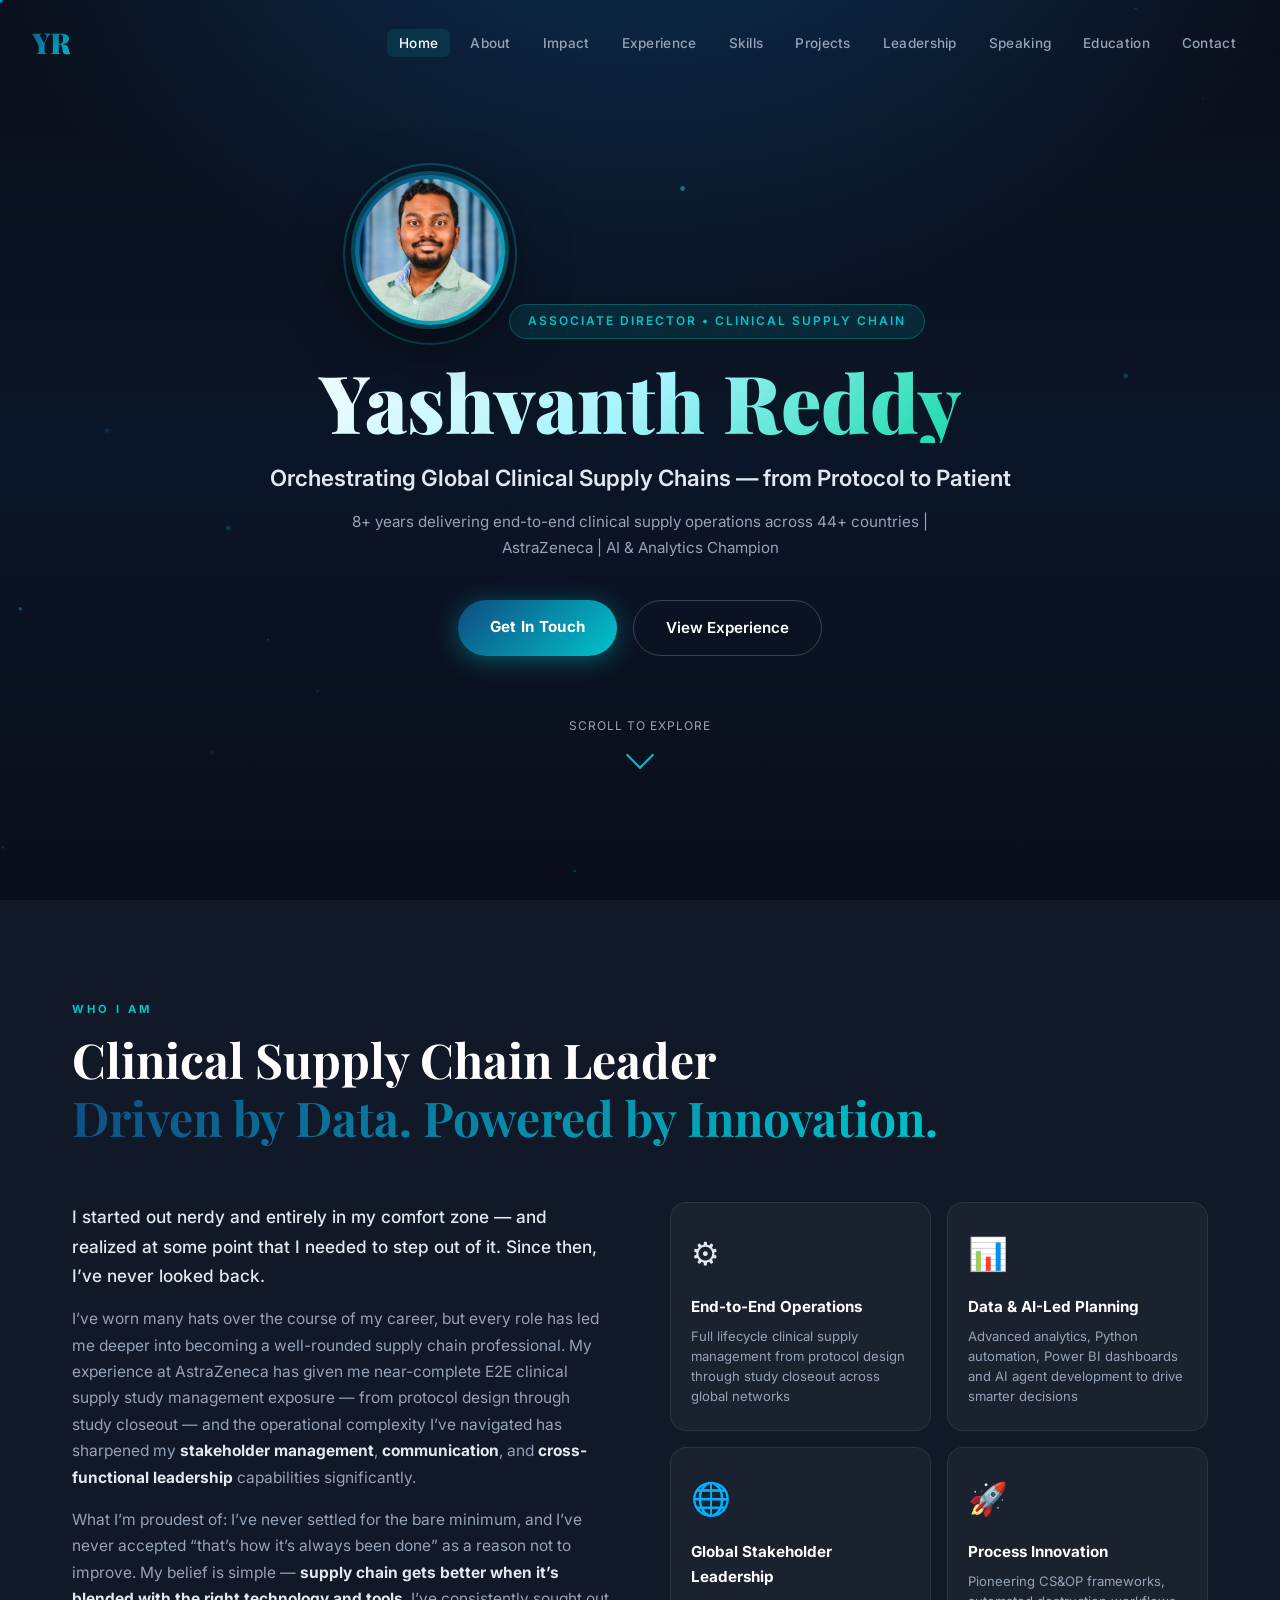
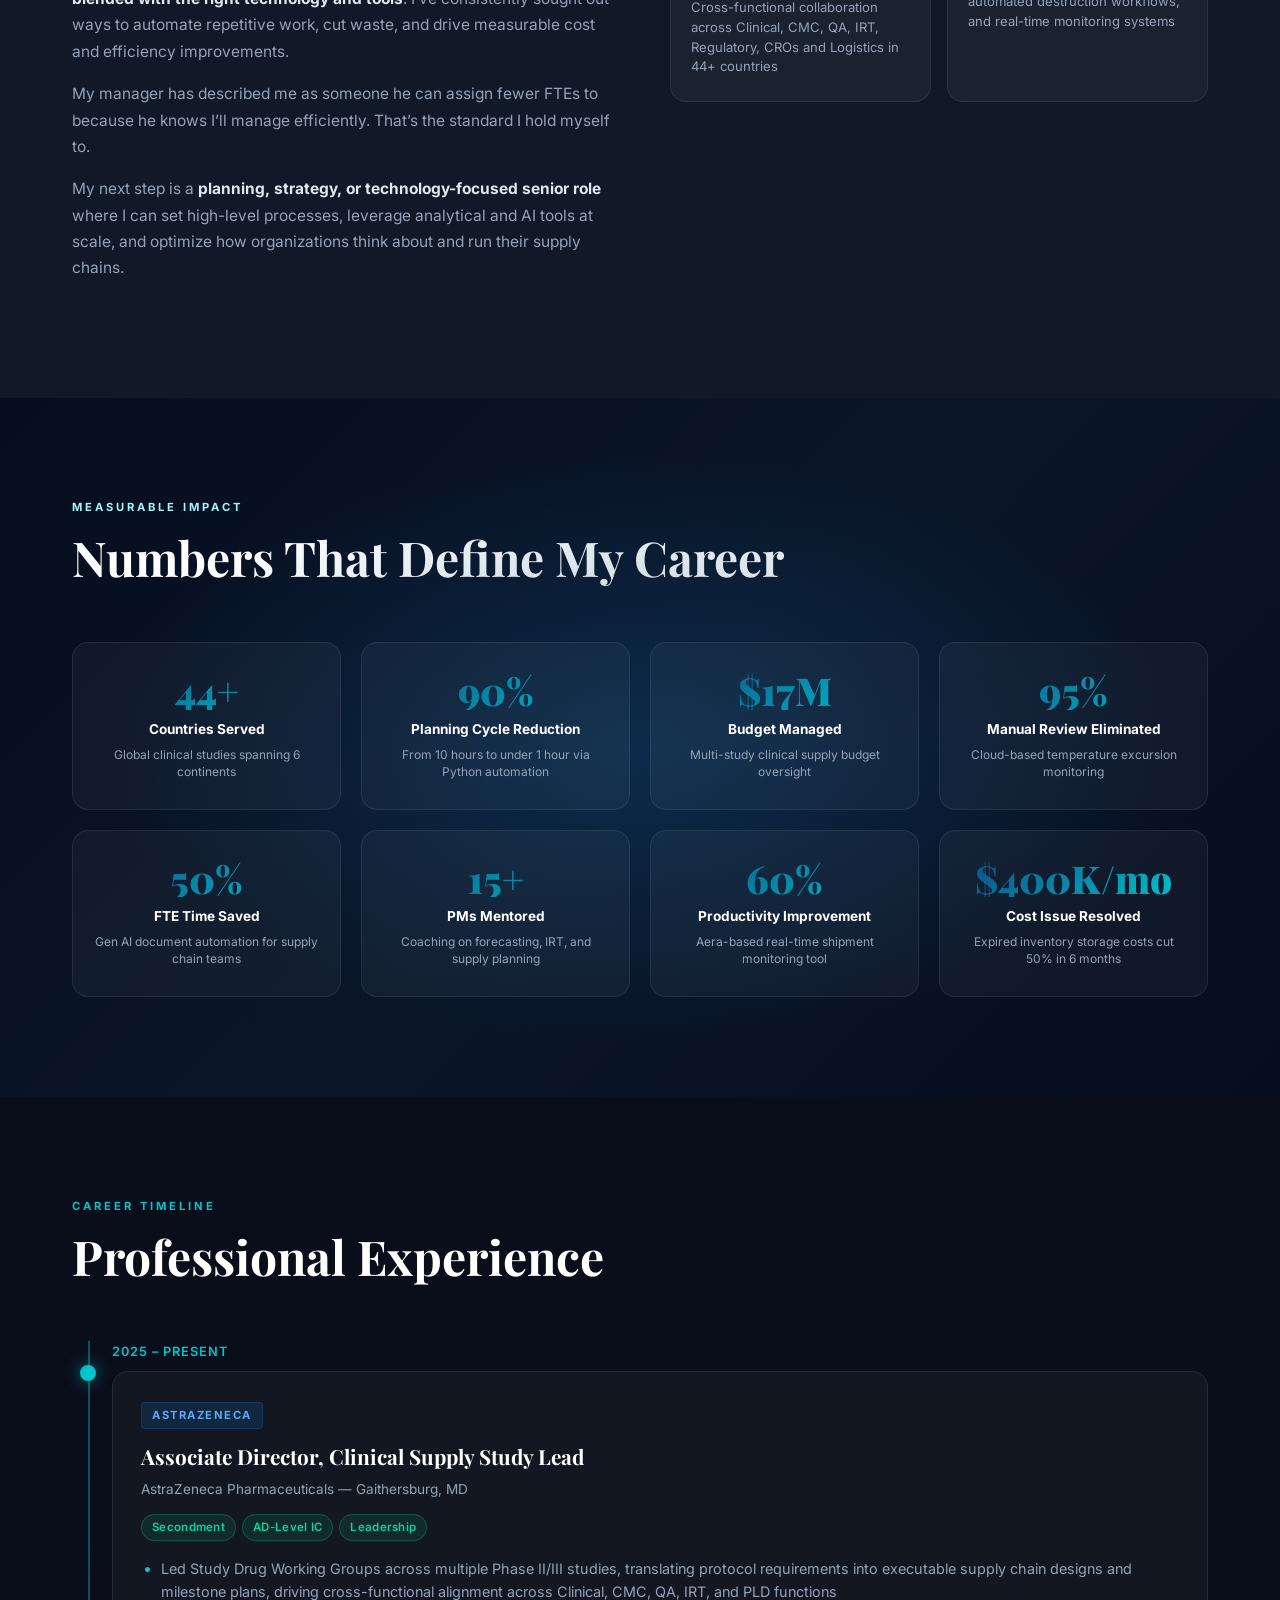
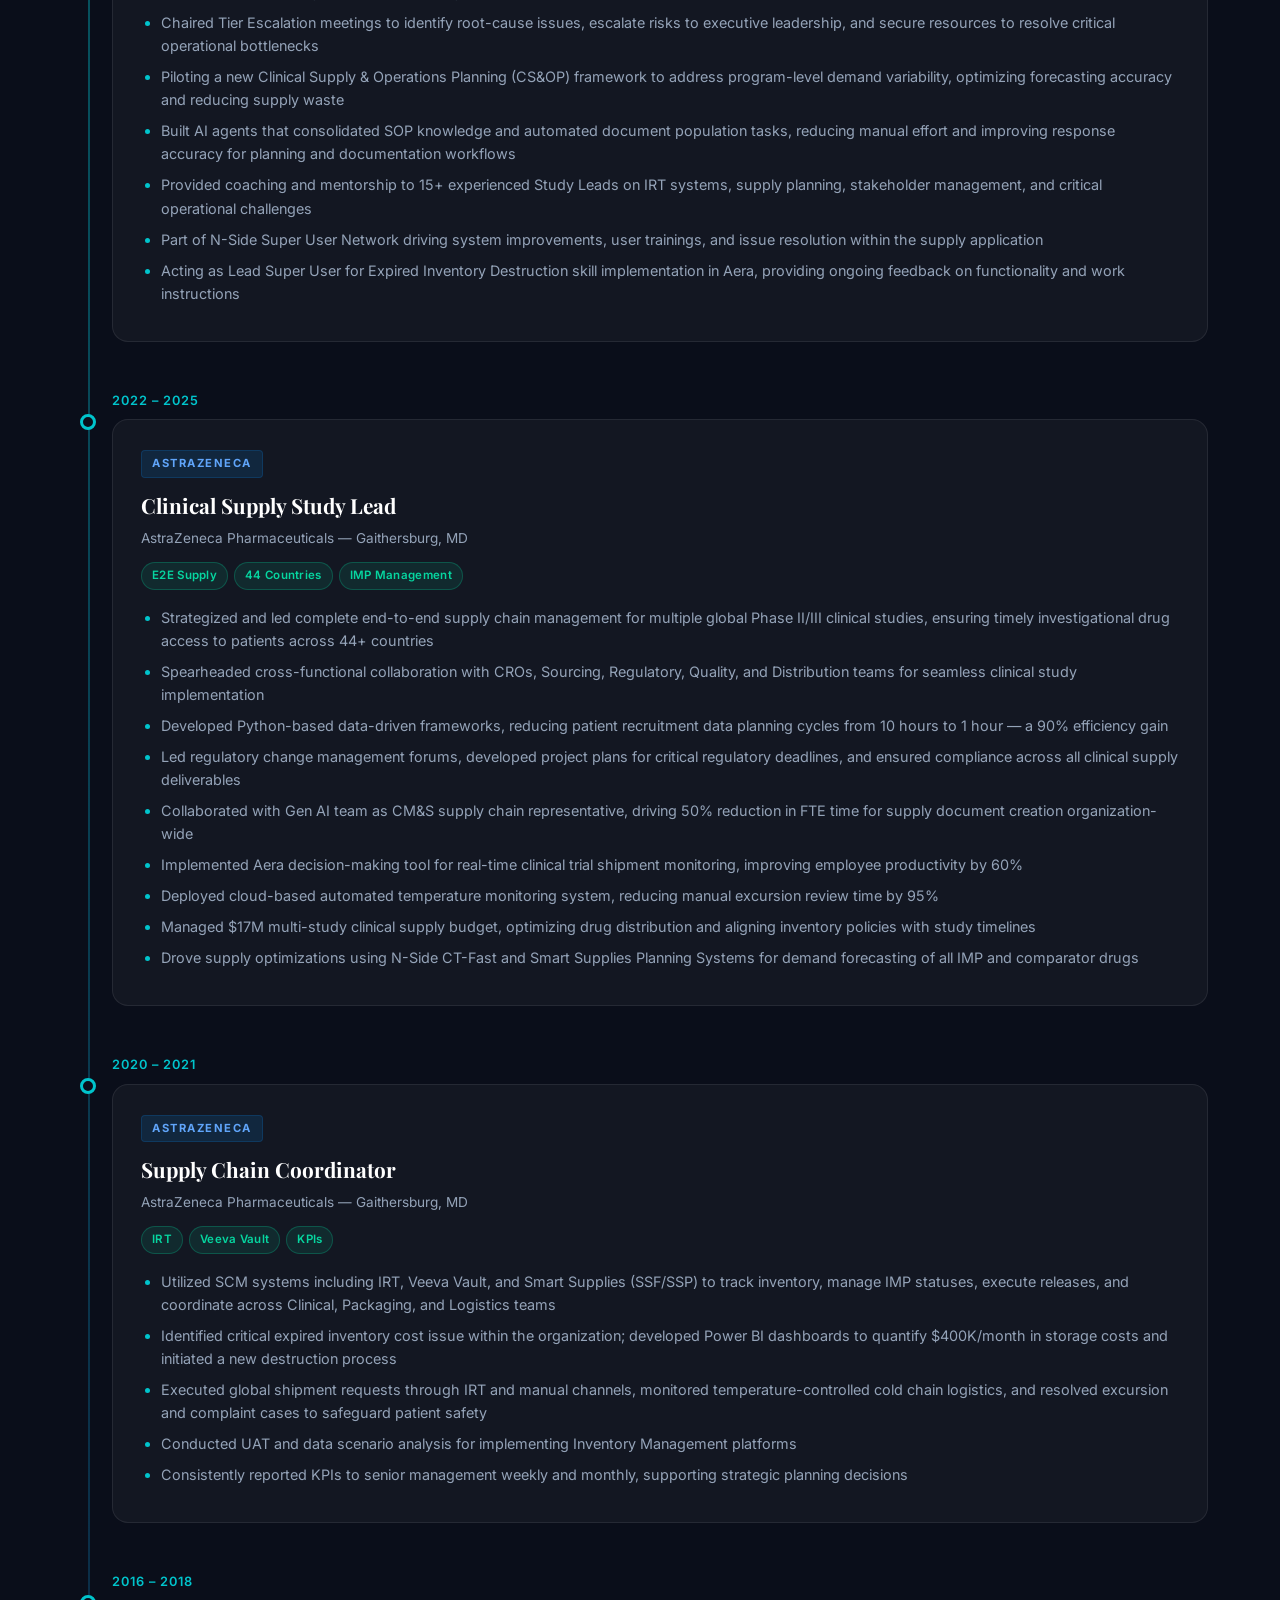
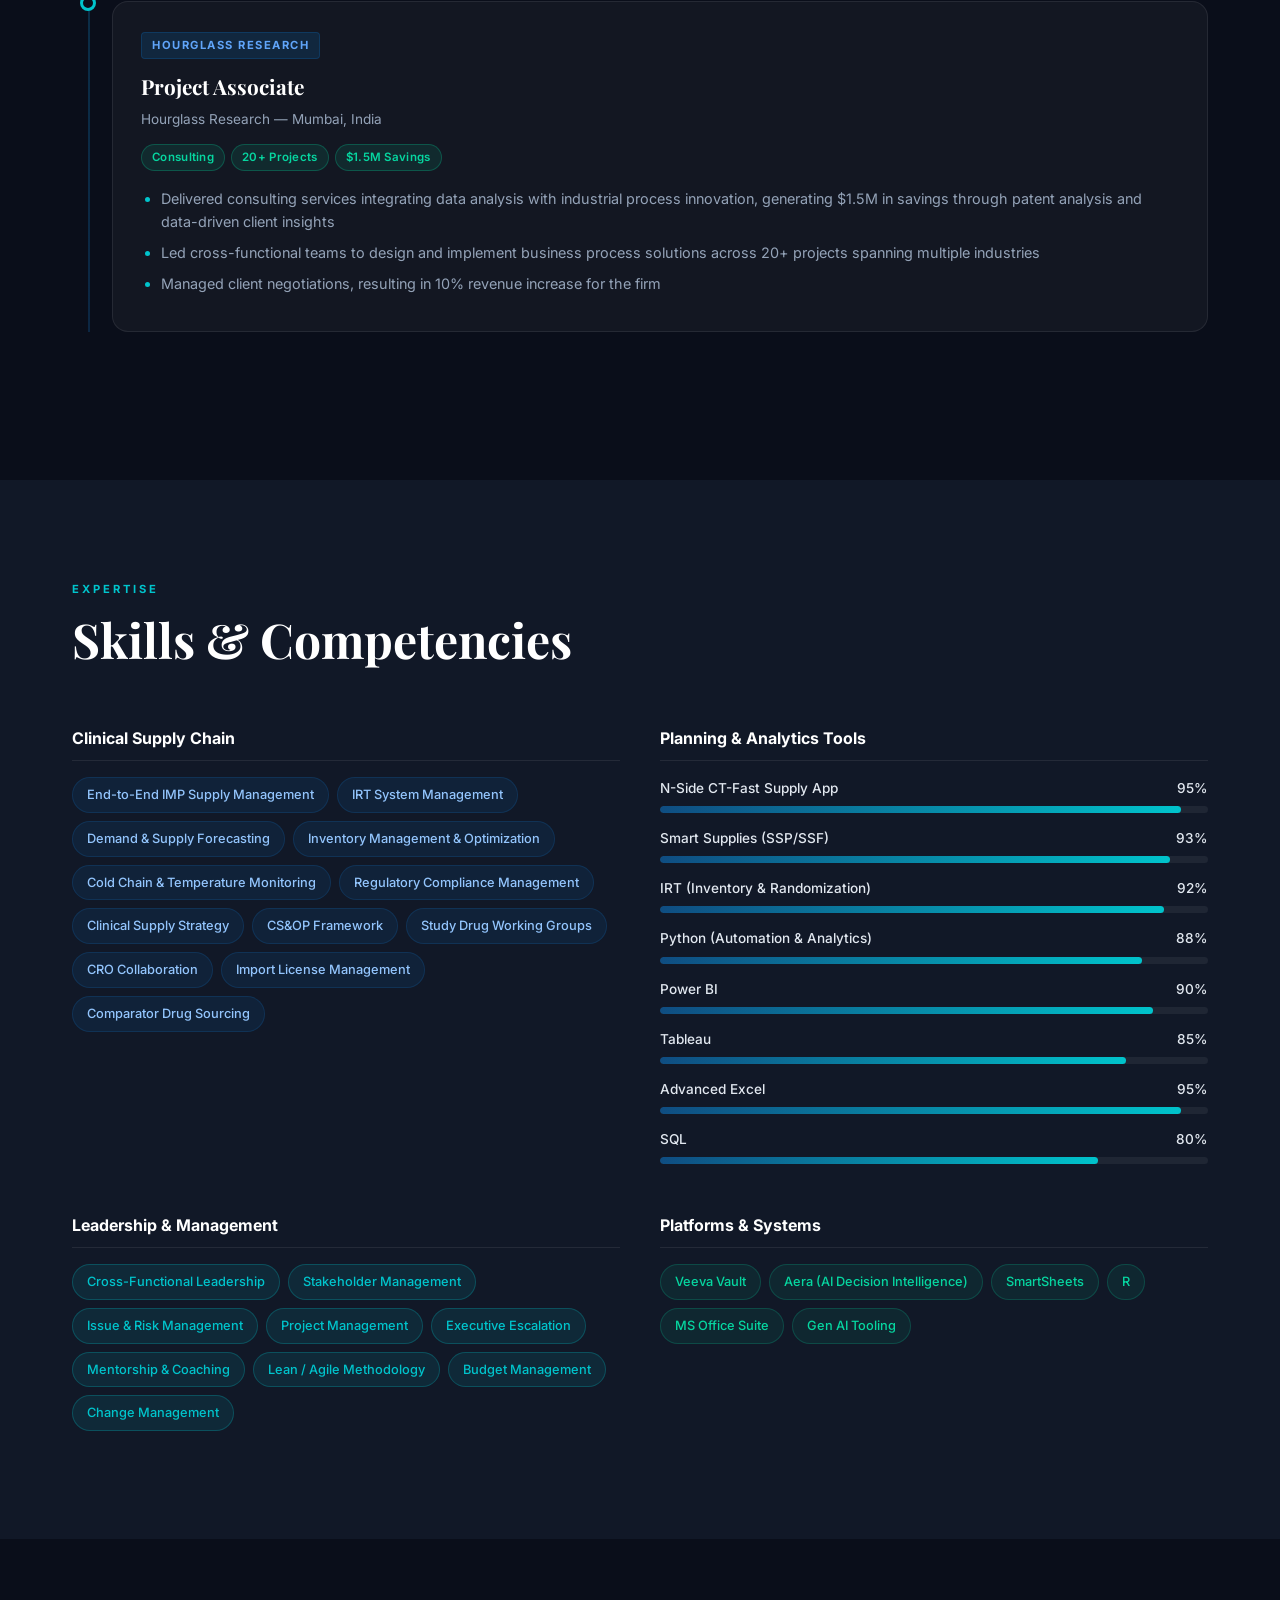
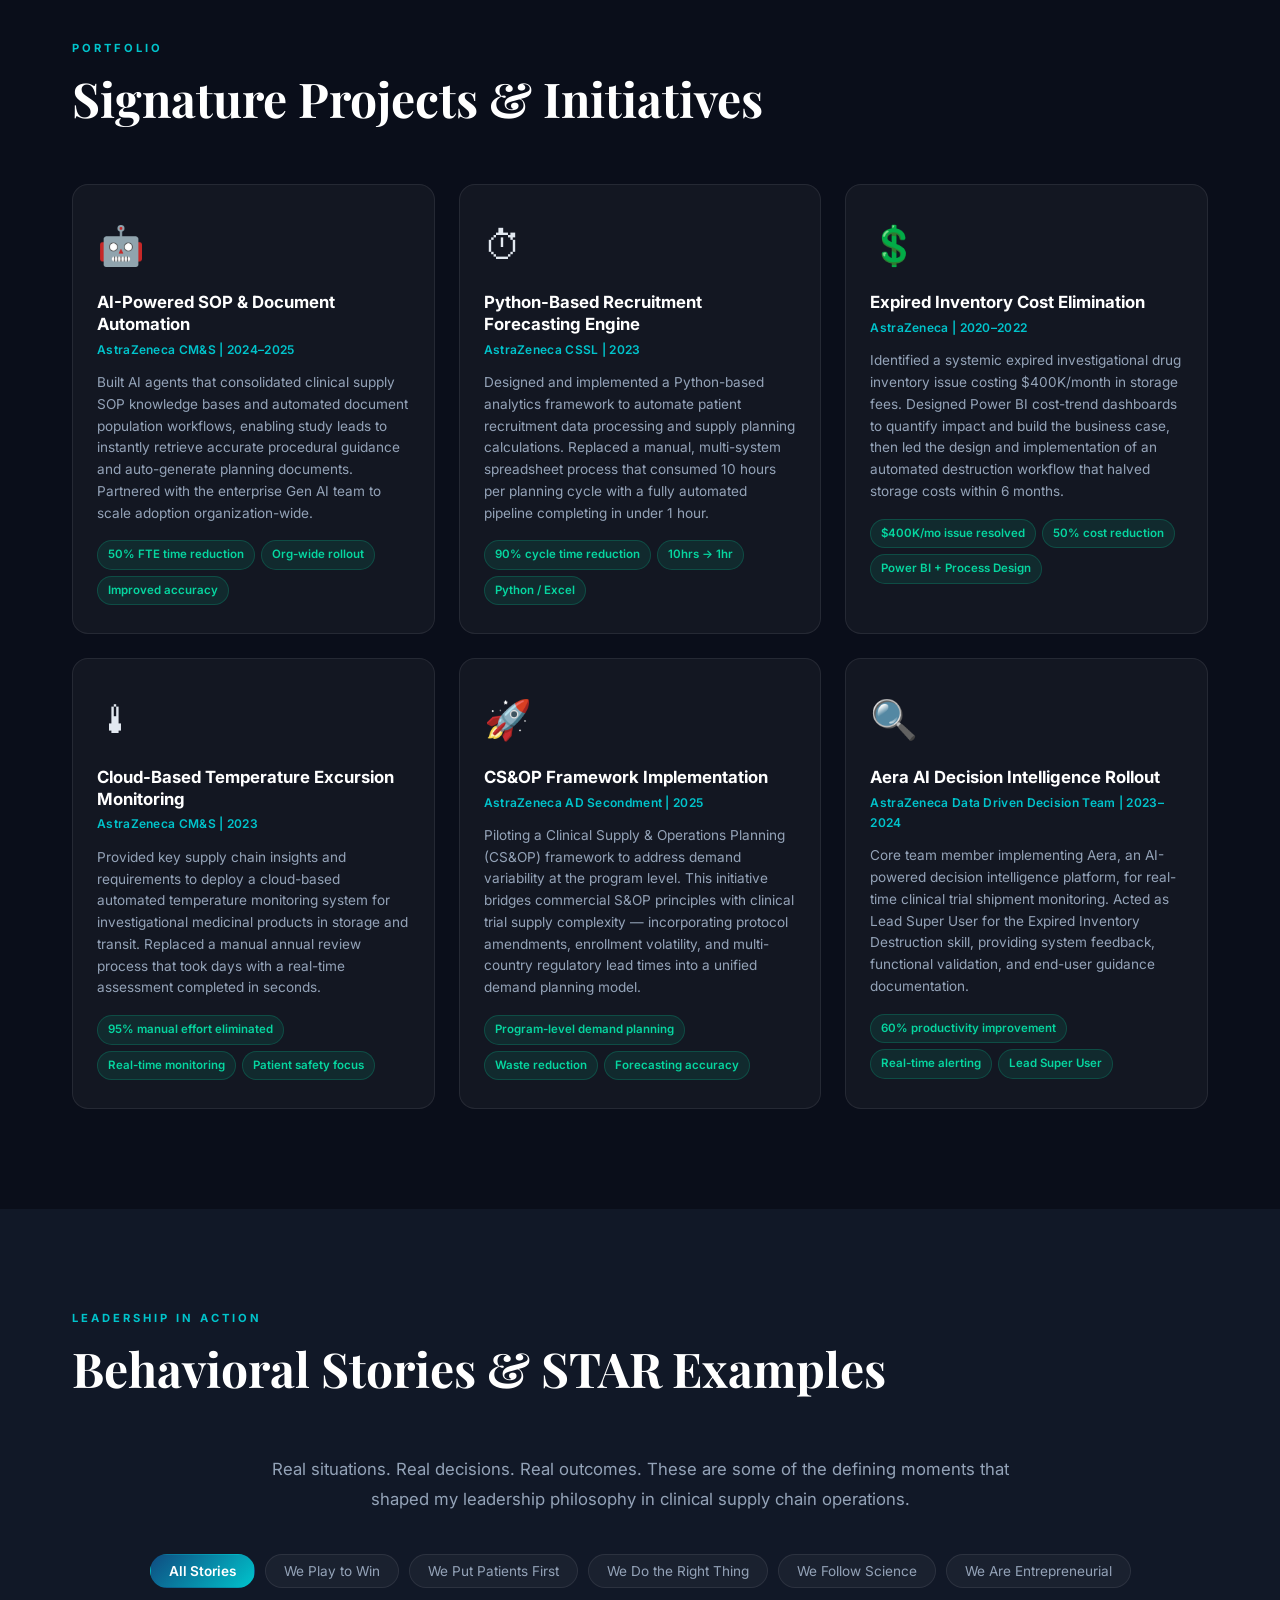
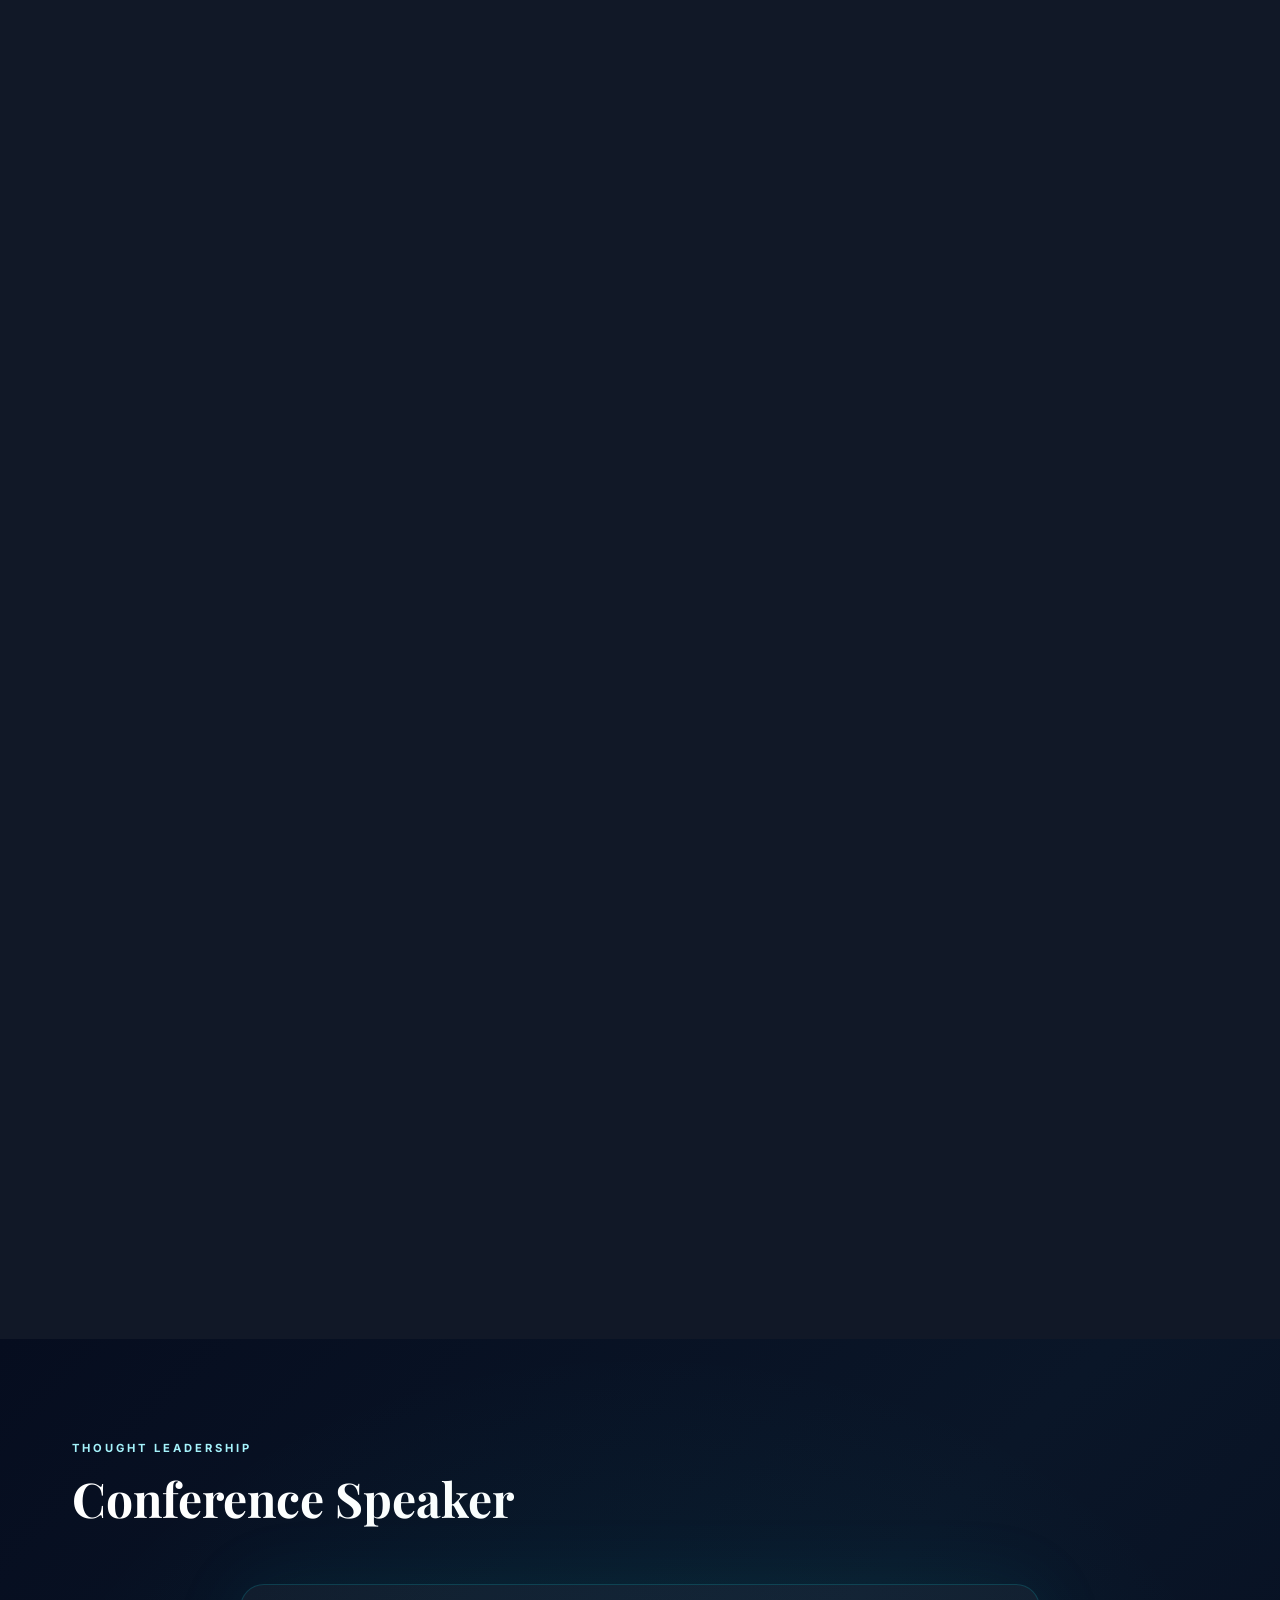
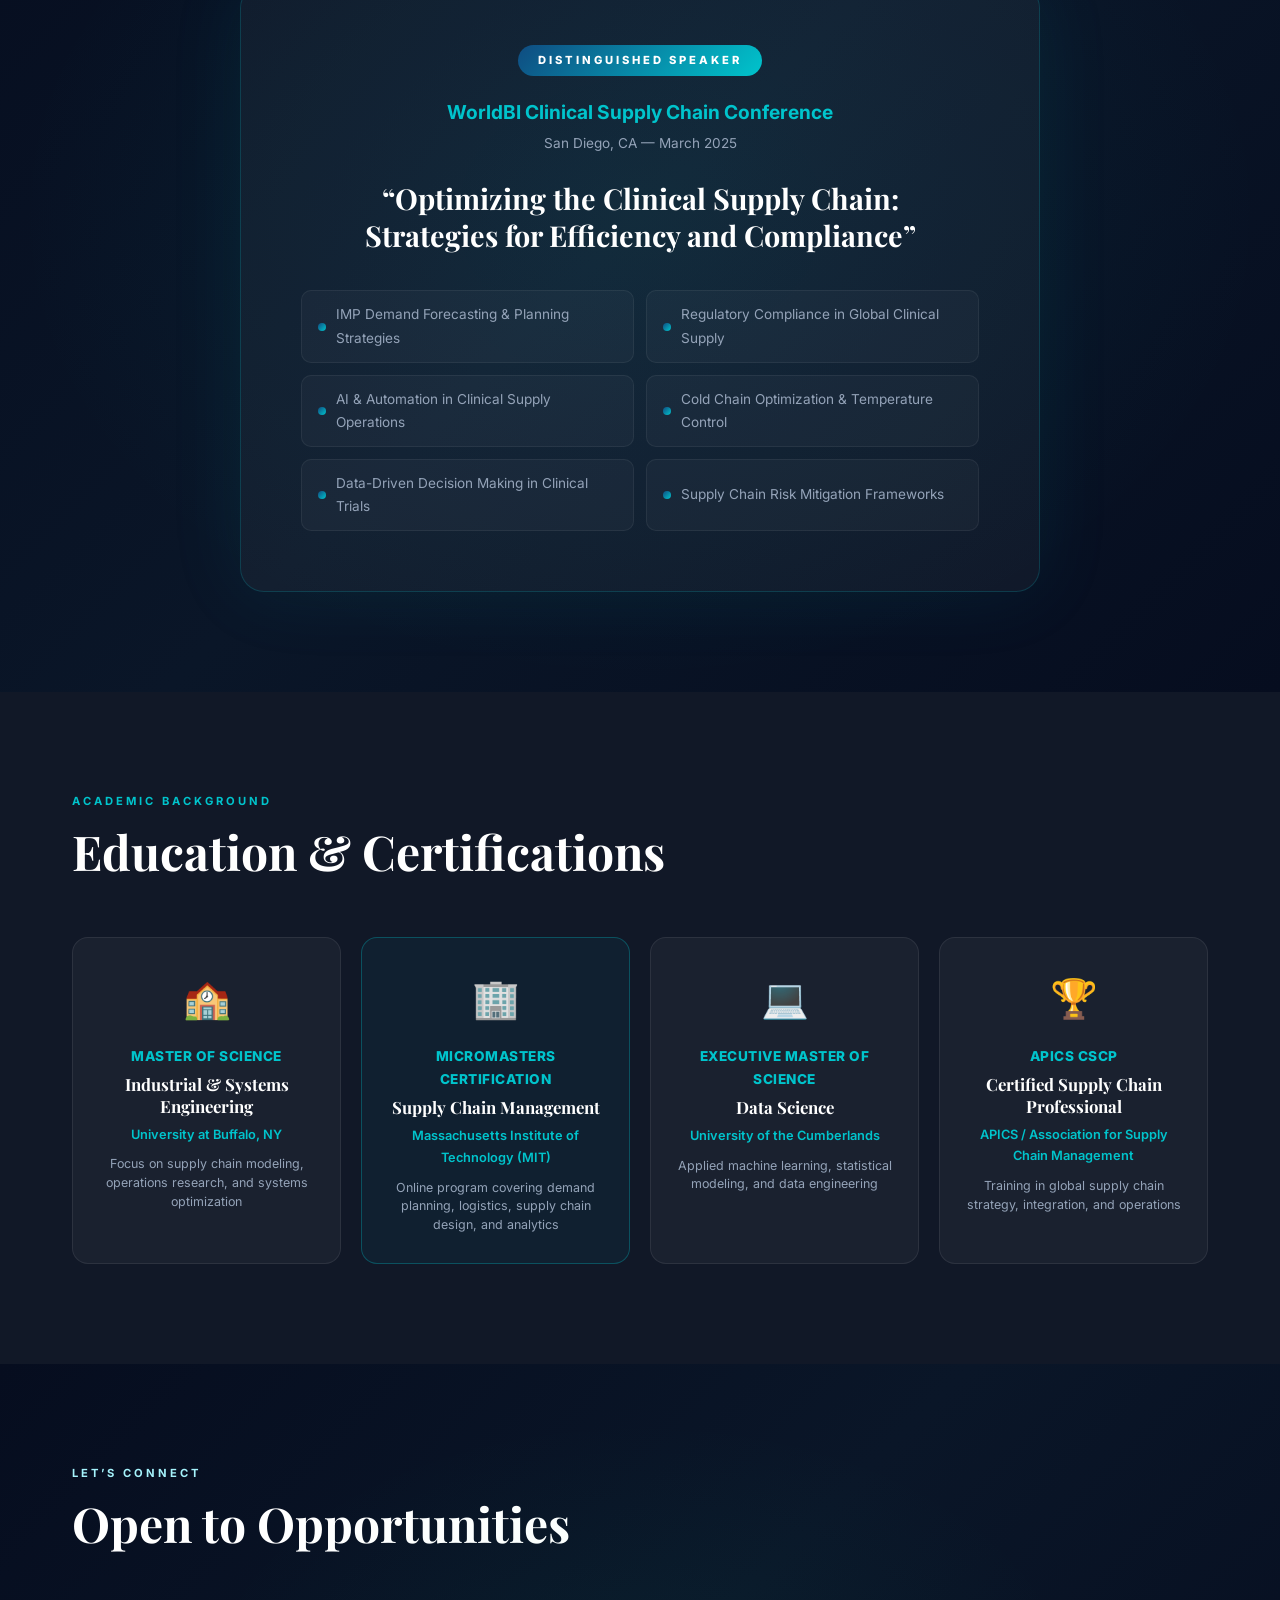
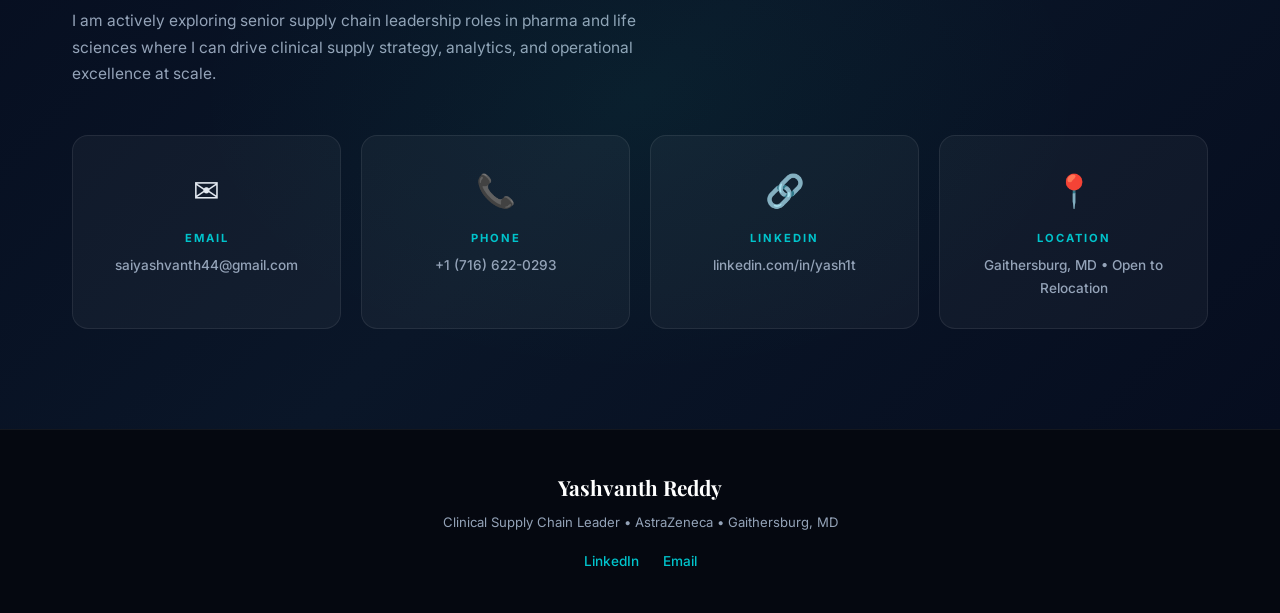
==== index.html @ c94b465d "Initial portfolio deployment" ====
<!DOCTYPE html>
<html lang="en">
<head>
  <meta charset="UTF-8" />
  <meta name="viewport" content="width=device-width, initial-scale=1.0" />
  <title>Yashvanth Reddy | Clinical Supply Chain Leader</title>
  <link rel="preconnect" href="https://fonts.googleapis.com" />
  <link href="https://fonts.googleapis.com/css2?family=Inter:wght@300;400;500;600;700;800;900&family=Playfair+Display:wght@700;900&display=swap" rel="stylesheet" />
  <link rel="stylesheet" href="style.css" />
  <link rel="stylesheet" href="stories_extra.css" />
</head>
<body>

<!-- ===================== NAVIGATION ===================== -->
<nav id="navbar">
  <div class="nav-container">
    <div class="nav-logo">YR</div>
    <ul class="nav-links">
      <li><a href="#hero">Home</a></li>
      <li><a href="#about">About</a></li>
      <li><a href="#impact">Impact</a></li>
      <li><a href="#experience">Experience</a></li>
      <li><a href="#skills">Skills</a></li>
      <li><a href="#projects">Projects</a></li>
      <li><a href="#stories">Leadership</a></li>
      <li><a href="#speaking">Speaking</a></li>
      <li><a href="#education">Education</a></li>
      <li><a href="#contact">Contact</a></li>
    </ul>
    <div class="nav-toggle" id="navToggle">
      <span></span><span></span><span></span>
    </div>
  </div>
</nav>

<!-- ===================== HERO ===================== -->
<section id="hero">
  <div class="hero-particles" id="particles"></div>
  <div class="hero-content">
    <div class="hero-photo-wrap">
      <img src="profile.jpg" alt="Yashvanth Reddy" class="hero-photo" />
      <div class="hero-photo-ring"></div>
    </div>
    <div class="hero-badge">Associate Director &bull; Clinical Supply Chain</div>
    <h1 class="hero-name">Yashvanth Reddy</h1>
    <p class="hero-tagline">Orchestrating Global Clinical Supply Chains &mdash; from Protocol to Patient</p>
    <p class="hero-sub">8+ years delivering end-to-end clinical supply operations across 44+ countries | AstraZeneca | AI &amp; Analytics Champion</p>
    <div class="hero-cta-wrap">
      <a href="#contact" class="btn-primary">Get In Touch</a>
      <a href="#experience" class="btn-outline">View Experience</a>
    </div>
    <div class="hero-scroll-hint">
      <span>Scroll to explore</span>
      <div class="scroll-arrow"></div>
    </div>
  </div>
</section>

<!-- ===================== ABOUT ===================== -->
<section id="about">
  <div class="section-container">
    <div class="section-label">Who I Am</div>
    <h2 class="section-title">Clinical Supply Chain Leader<br/><span class="gradient-text">Driven by Data. Powered by Innovation.</span></h2>
    <div class="about-grid">
      <div class="about-text">
        <p class="about-intro">I started out nerdy and entirely in my comfort zone &mdash; and realized at some point that I needed to step out of it. Since then, I&rsquo;ve never looked back.</p>
        <p>I&rsquo;ve worn many hats over the course of my career, but every role has led me deeper into becoming a well-rounded supply chain professional. My experience at AstraZeneca has given me near-complete E2E clinical supply study management exposure &mdash; from protocol design through study closeout &mdash; and the operational complexity I&rsquo;ve navigated has sharpened my <strong>stakeholder management</strong>, <strong>communication</strong>, and <strong>cross-functional leadership</strong> capabilities significantly.</p>
        <p>What I&rsquo;m proudest of: I&rsquo;ve never settled for the bare minimum, and I&rsquo;ve never accepted &ldquo;that&rsquo;s how it&rsquo;s always been done&rdquo; as a reason not to improve. My belief is simple &mdash; <strong>supply chain gets better when it&rsquo;s blended with the right technology and tools</strong>. I&rsquo;ve consistently sought out ways to automate repetitive work, cut waste, and drive measurable cost and efficiency improvements.</p>
        <p>My manager has described me as someone he can assign fewer FTEs to because he knows I&rsquo;ll manage efficiently. That&rsquo;s the standard I hold myself to.</p>
        <p>My next step is a <strong>planning, strategy, or technology-focused senior role</strong> where I can set high-level processes, leverage analytical and AI tools at scale, and optimize how organizations think about and run their supply chains.</p>
      </div>
      <div class="about-pillars">
        <div class="pillar-card">
          <div class="pillar-icon">&#9881;</div>
          <div class="pillar-title">End-to-End Operations</div>
          <div class="pillar-desc">Full lifecycle clinical supply management from protocol design through study closeout across global networks</div>
        </div>
        <div class="pillar-card">
          <div class="pillar-icon">&#128202;</div>
          <div class="pillar-title">Data &amp; AI-Led Planning</div>
          <div class="pillar-desc">Advanced analytics, Python automation, Power BI dashboards and AI agent development to drive smarter decisions</div>
        </div>
        <div class="pillar-card">
          <div class="pillar-icon">&#127760;</div>
          <div class="pillar-title">Global Stakeholder Leadership</div>
          <div class="pillar-desc">Cross-functional collaboration across Clinical, CMC, QA, IRT, Regulatory, CROs and Logistics in 44+ countries</div>
        </div>
        <div class="pillar-card">
          <div class="pillar-icon">&#128640;</div>
          <div class="pillar-title">Process Innovation</div>
          <div class="pillar-desc">Pioneering CS&amp;OP frameworks, automated destruction workflows, and real-time monitoring systems</div>
        </div>
      </div>
    </div>
  </div>
</section>

<!-- ===================== IMPACT METRICS ===================== -->
<section id="impact">
  <div class="impact-bg"></div>
  <div class="section-container">
    <div class="section-label" style="color:#a5f3fc;">Measurable Impact</div>
    <h2 class="section-title" style="color:#fff;">Numbers That Define My Career</h2>
    <div class="metrics-grid">
      <div class="metric-card">
        <div class="metric-number" data-target="44" data-suffix="+">0</div>
        <div class="metric-label">Countries Served</div>
        <div class="metric-desc">Global clinical studies spanning 6 continents</div>
      </div>
      <div class="metric-card">
        <div class="metric-number" data-target="90" data-suffix="%">0</div>
        <div class="metric-label">Planning Cycle Reduction</div>
        <div class="metric-desc">From 10 hours to under 1 hour via Python automation</div>
      </div>
      <div class="metric-card">
        <div class="metric-number" data-prefix="$" data-target="17" data-suffix="M">0</div>
        <div class="metric-label">Budget Managed</div>
        <div class="metric-desc">Multi-study clinical supply budget oversight</div>
      </div>
      <div class="metric-card">
        <div class="metric-number" data-target="95" data-suffix="%">0</div>
        <div class="metric-label">Manual Review Eliminated</div>
        <div class="metric-desc">Cloud-based temperature excursion monitoring</div>
      </div>
      <div class="metric-card">
        <div class="metric-number" data-target="50" data-suffix="%">0</div>
        <div class="metric-label">FTE Time Saved</div>
        <div class="metric-desc">Gen AI document automation for supply chain teams</div>
      </div>
      <div class="metric-card">
        <div class="metric-number" data-target="15" data-suffix="+">0</div>
        <div class="metric-label">PMs Mentored</div>
        <div class="metric-desc">Coaching on forecasting, IRT, and supply planning</div>
      </div>
      <div class="metric-card">
        <div class="metric-number" data-target="60" data-suffix="%">0</div>
        <div class="metric-label">Productivity Improvement</div>
        <div class="metric-desc">Aera-based real-time shipment monitoring tool</div>
      </div>
      <div class="metric-card">
        <div class="metric-number" data-prefix="$" data-target="400" data-suffix="K/mo">0</div>
        <div class="metric-label">Cost Issue Resolved</div>
        <div class="metric-desc">Expired inventory storage costs cut 50% in 6 months</div>
      </div>
    </div>
  </div>
</section>

<!-- ===================== EXPERIENCE ===================== -->
<section id="experience">
  <div class="section-container">
    <div class="section-label">Career Timeline</div>
    <h2 class="section-title">Professional Experience</h2>
    <div class="timeline">

      <div class="timeline-item active">
        <div class="timeline-dot"></div>
        <div class="timeline-date">2025 &ndash; Present</div>
        <div class="timeline-card">
          <div class="timeline-company-badge">AstraZeneca</div>
          <div class="timeline-role">Associate Director, Clinical Supply Study Lead</div>
          <div class="timeline-company">AstraZeneca Pharmaceuticals &mdash; Gaithersburg, MD</div>
          <div class="timeline-tag-row">
            <span class="tag">Secondment</span>
            <span class="tag">AD-Level IC</span>
            <span class="tag">Leadership</span>
          </div>
          <ul class="timeline-bullets">
            <li>Led Study Drug Working Groups across multiple Phase II/III studies, translating protocol requirements into executable supply chain designs and milestone plans, driving cross-functional alignment across Clinical, CMC, QA, IRT, and PLD functions</li>
            <li>Chaired Tier Escalation meetings to identify root-cause issues, escalate risks to executive leadership, and secure resources to resolve critical operational bottlenecks</li>
            <li>Piloting a new Clinical Supply &amp; Operations Planning (CS&amp;OP) framework to address program-level demand variability, optimizing forecasting accuracy and reducing supply waste</li>
            <li>Built AI agents that consolidated SOP knowledge and automated document population tasks, reducing manual effort and improving response accuracy for planning and documentation workflows</li>
            <li>Provided coaching and mentorship to 15+ experienced Study Leads on IRT systems, supply planning, stakeholder management, and critical operational challenges</li>
            <li>Part of N-Side Super User Network driving system improvements, user trainings, and issue resolution within the supply application</li>
            <li>Acting as Lead Super User for Expired Inventory Destruction skill implementation in Aera, providing ongoing feedback on functionality and work instructions</li>
          </ul>
        </div>
      </div>

      <div class="timeline-item">
        <div class="timeline-dot"></div>
        <div class="timeline-date">2022 &ndash; 2025</div>
        <div class="timeline-card">
          <div class="timeline-company-badge">AstraZeneca</div>
          <div class="timeline-role">Clinical Supply Study Lead</div>
          <div class="timeline-company">AstraZeneca Pharmaceuticals &mdash; Gaithersburg, MD</div>
          <div class="timeline-tag-row">
            <span class="tag">E2E Supply</span>
            <span class="tag">44 Countries</span>
            <span class="tag">IMP Management</span>
          </div>
          <ul class="timeline-bullets">
            <li>Strategized and led complete end-to-end supply chain management for multiple global Phase II/III clinical studies, ensuring timely investigational drug access to patients across 44+ countries</li>
            <li>Spearheaded cross-functional collaboration with CROs, Sourcing, Regulatory, Quality, and Distribution teams for seamless clinical study implementation</li>
            <li>Developed Python-based data-driven frameworks, reducing patient recruitment data planning cycles from 10 hours to 1 hour &mdash; a 90% efficiency gain</li>
            <li>Led regulatory change management forums, developed project plans for critical regulatory deadlines, and ensured compliance across all clinical supply deliverables</li>
            <li>Collaborated with Gen AI team as CM&S supply chain representative, driving 50% reduction in FTE time for supply document creation organization-wide</li>
            <li>Implemented Aera decision-making tool for real-time clinical trial shipment monitoring, improving employee productivity by 60%</li>
            <li>Deployed cloud-based automated temperature monitoring system, reducing manual excursion review time by 95%</li>
            <li>Managed $17M multi-study clinical supply budget, optimizing drug distribution and aligning inventory policies with study timelines</li>
            <li>Drove supply optimizations using N-Side CT-Fast and Smart Supplies Planning Systems for demand forecasting of all IMP and comparator drugs</li>
          </ul>
        </div>
      </div>

      <div class="timeline-item">
        <div class="timeline-dot"></div>
        <div class="timeline-date">2020 &ndash; 2021</div>
        <div class="timeline-card">
          <div class="timeline-company-badge">AstraZeneca</div>
          <div class="timeline-role">Supply Chain Coordinator</div>
          <div class="timeline-company">AstraZeneca Pharmaceuticals &mdash; Gaithersburg, MD</div>
          <div class="timeline-tag-row">
            <span class="tag">IRT</span>
            <span class="tag">Veeva Vault</span>
            <span class="tag">KPIs</span>
          </div>
          <ul class="timeline-bullets">
            <li>Utilized SCM systems including IRT, Veeva Vault, and Smart Supplies (SSF/SSP) to track inventory, manage IMP statuses, execute releases, and coordinate across Clinical, Packaging, and Logistics teams</li>
            <li>Identified critical expired inventory cost issue within the organization; developed Power BI dashboards to quantify $400K/month in storage costs and initiated a new destruction process</li>
            <li>Executed global shipment requests through IRT and manual channels, monitored temperature-controlled cold chain logistics, and resolved excursion and complaint cases to safeguard patient safety</li>
            <li>Conducted UAT and data scenario analysis for implementing Inventory Management platforms</li>
            <li>Consistently reported KPIs to senior management weekly and monthly, supporting strategic planning decisions</li>
          </ul>
        </div>
      </div>

      <div class="timeline-item">
        <div class="timeline-dot"></div>
        <div class="timeline-date">2016 &ndash; 2018</div>
        <div class="timeline-card">
          <div class="timeline-company-badge">Hourglass Research</div>
          <div class="timeline-role">Project Associate</div>
          <div class="timeline-company">Hourglass Research &mdash; Mumbai, India</div>
          <div class="timeline-tag-row">
            <span class="tag">Consulting</span>
            <span class="tag">20+ Projects</span>
            <span class="tag">$1.5M Savings</span>
          </div>
          <ul class="timeline-bullets">
            <li>Delivered consulting services integrating data analysis with industrial process innovation, generating $1.5M in savings through patent analysis and data-driven client insights</li>
            <li>Led cross-functional teams to design and implement business process solutions across 20+ projects spanning multiple industries</li>
            <li>Managed client negotiations, resulting in 10% revenue increase for the firm</li>
          </ul>
        </div>
      </div>

    </div>
  </div>
</section>

<!-- ===================== SKILLS ===================== -->
<section id="skills">
  <div class="section-container">
    <div class="section-label">Expertise</div>
    <h2 class="section-title">Skills &amp; Competencies</h2>
    <div class="skills-layout">

      <div class="skill-category">
        <h3 class="skill-cat-title">Clinical Supply Chain</h3>
        <div class="skill-tags">
          <span class="stag stag-primary">End-to-End IMP Supply Management</span>
          <span class="stag stag-primary">IRT System Management</span>
          <span class="stag stag-primary">Demand &amp; Supply Forecasting</span>
          <span class="stag stag-primary">Inventory Management &amp; Optimization</span>
          <span class="stag stag-primary">Cold Chain &amp; Temperature Monitoring</span>
          <span class="stag stag-primary">Regulatory Compliance Management</span>
          <span class="stag stag-primary">Clinical Supply Strategy</span>
          <span class="stag stag-primary">CS&amp;OP Framework</span>
          <span class="stag stag-primary">Study Drug Working Groups</span>
          <span class="stag stag-primary">CRO Collaboration</span>
          <span class="stag stag-primary">Import License Management</span>
          <span class="stag stag-primary">Comparator Drug Sourcing</span>
        </div>
      </div>

      <div class="skill-category">
        <h3 class="skill-cat-title">Planning &amp; Analytics Tools</h3>
        <div class="skill-bars">
          <div class="skill-bar-item">
            <div class="skill-bar-label"><span>N-Side CT-Fast Supply App</span><span>95%</span></div>
            <div class="skill-bar-track"><div class="skill-bar-fill" data-width="95"></div></div>
          </div>
          <div class="skill-bar-item">
            <div class="skill-bar-label"><span>Smart Supplies (SSP/SSF)</span><span>93%</span></div>
            <div class="skill-bar-track"><div class="skill-bar-fill" data-width="93"></div></div>
          </div>
          <div class="skill-bar-item">
            <div class="skill-bar-label"><span>IRT (Inventory &amp; Randomization)</span><span>92%</span></div>
            <div class="skill-bar-track"><div class="skill-bar-fill" data-width="92"></div></div>
          </div>
          <div class="skill-bar-item">
            <div class="skill-bar-label"><span>Python (Automation &amp; Analytics)</span><span>88%</span></div>
            <div class="skill-bar-track"><div class="skill-bar-fill" data-width="88"></div></div>
          </div>
          <div class="skill-bar-item">
            <div class="skill-bar-label"><span>Power BI</span><span>90%</span></div>
            <div class="skill-bar-track"><div class="skill-bar-fill" data-width="90"></div></div>
          </div>
          <div class="skill-bar-item">
            <div class="skill-bar-label"><span>Tableau</span><span>85%</span></div>
            <div class="skill-bar-track"><div class="skill-bar-fill" data-width="85"></div></div>
          </div>
          <div class="skill-bar-item">
            <div class="skill-bar-label"><span>Advanced Excel</span><span>95%</span></div>
            <div class="skill-bar-track"><div class="skill-bar-fill" data-width="95"></div></div>
          </div>
          <div class="skill-bar-item">
            <div class="skill-bar-label"><span>SQL</span><span>80%</span></div>
            <div class="skill-bar-track"><div class="skill-bar-fill" data-width="80"></div></div>
          </div>
        </div>
      </div>

      <div class="skill-category">
        <h3 class="skill-cat-title">Leadership &amp; Management</h3>
        <div class="skill-tags">
          <span class="stag stag-secondary">Cross-Functional Leadership</span>
          <span class="stag stag-secondary">Stakeholder Management</span>
          <span class="stag stag-secondary">Issue &amp; Risk Management</span>
          <span class="stag stag-secondary">Project Management</span>
          <span class="stag stag-secondary">Executive Escalation</span>
          <span class="stag stag-secondary">Mentorship &amp; Coaching</span>
          <span class="stag stag-secondary">Lean / Agile Methodology</span>
          <span class="stag stag-secondary">Budget Management</span>
          <span class="stag stag-secondary">Change Management</span>
        </div>
      </div>

      <div class="skill-category">
        <h3 class="skill-cat-title">Platforms &amp; Systems</h3>
        <div class="skill-tags">
          <span class="stag stag-tertiary">Veeva Vault</span>
          <span class="stag stag-tertiary">Aera (AI Decision Intelligence)</span>
          <span class="stag stag-tertiary">SmartSheets</span>
          <span class="stag stag-tertiary">R</span>
          <span class="stag stag-tertiary">MS Office Suite</span>
          <span class="stag stag-tertiary">Gen AI Tooling</span>
        </div>
      </div>

    </div>
  </div>
</section>

<!-- ===================== KEY PROJECTS ===================== -->
<section id="projects">
  <div class="section-container">
    <div class="section-label">Portfolio</div>
    <h2 class="section-title">Signature Projects &amp; Initiatives</h2>
    <div class="projects-grid">

      <div class="proj-card">
        <div class="proj-icon">&#129302;</div>
        <div class="proj-title">AI-Powered SOP &amp; Document Automation</div>
        <div class="proj-context">AstraZeneca CM&S | 2024&ndash;2025</div>
        <p class="proj-desc">Built AI agents that consolidated clinical supply SOP knowledge bases and automated document population workflows, enabling study leads to instantly retrieve accurate procedural guidance and auto-generate planning documents. Partnered with the enterprise Gen AI team to scale adoption organization-wide.</p>
        <div class="proj-outcomes">
          <span class="outcome-chip">50% FTE time reduction</span>
          <span class="outcome-chip">Org-wide rollout</span>
          <span class="outcome-chip">Improved accuracy</span>
        </div>
      </div>

      <div class="proj-card">
        <div class="proj-icon">&#9201;</div>
        <div class="proj-title">Python-Based Recruitment Forecasting Engine</div>
        <div class="proj-context">AstraZeneca CSSL | 2023</div>
        <p class="proj-desc">Designed and implemented a Python-based analytics framework to automate patient recruitment data processing and supply planning calculations. Replaced a manual, multi-system spreadsheet process that consumed 10 hours per planning cycle with a fully automated pipeline completing in under 1 hour.</p>
        <div class="proj-outcomes">
          <span class="outcome-chip">90% cycle time reduction</span>
          <span class="outcome-chip">10hrs &rarr; 1hr</span>
          <span class="outcome-chip">Python / Excel</span>
        </div>
      </div>

      <div class="proj-card">
        <div class="proj-icon">&#128178;</div>
        <div class="proj-title">Expired Inventory Cost Elimination</div>
        <div class="proj-context">AstraZeneca | 2020&ndash;2022</div>
        <p class="proj-desc">Identified a systemic expired investigational drug inventory issue costing $400K/month in storage fees. Designed Power BI cost-trend dashboards to quantify impact and build the business case, then led the design and implementation of an automated destruction workflow that halved storage costs within 6 months.</p>
        <div class="proj-outcomes">
          <span class="outcome-chip">$400K/mo issue resolved</span>
          <span class="outcome-chip">50% cost reduction</span>
          <span class="outcome-chip">Power BI + Process Design</span>
        </div>
      </div>

      <div class="proj-card">
        <div class="proj-icon">&#127777;</div>
        <div class="proj-title">Cloud-Based Temperature Excursion Monitoring</div>
        <div class="proj-context">AstraZeneca CM&S | 2023</div>
        <p class="proj-desc">Provided key supply chain insights and requirements to deploy a cloud-based automated temperature monitoring system for investigational medicinal products in storage and transit. Replaced a manual annual review process that took days with a real-time assessment completed in seconds.</p>
        <div class="proj-outcomes">
          <span class="outcome-chip">95% manual effort eliminated</span>
          <span class="outcome-chip">Real-time monitoring</span>
          <span class="outcome-chip">Patient safety focus</span>
        </div>
      </div>

      <div class="proj-card">
        <div class="proj-icon">&#128640;</div>
        <div class="proj-title">CS&amp;OP Framework Implementation</div>
        <div class="proj-context">AstraZeneca AD Secondment | 2025</div>
        <p class="proj-desc">Piloting a Clinical Supply &amp; Operations Planning (CS&amp;OP) framework to address demand variability at the program level. This initiative bridges commercial S&amp;OP principles with clinical trial supply complexity &mdash; incorporating protocol amendments, enrollment volatility, and multi-country regulatory lead times into a unified demand planning model.</p>
        <div class="proj-outcomes">
          <span class="outcome-chip">Program-level demand planning</span>
          <span class="outcome-chip">Waste reduction</span>
          <span class="outcome-chip">Forecasting accuracy</span>
        </div>
      </div>

      <div class="proj-card">
        <div class="proj-icon">&#128269;</div>
        <div class="proj-title">Aera AI Decision Intelligence Rollout</div>
        <div class="proj-context">AstraZeneca Data Driven Decision Team | 2023&ndash;2024</div>
        <p class="proj-desc">Core team member implementing Aera, an AI-powered decision intelligence platform, for real-time clinical trial shipment monitoring. Acted as Lead Super User for the Expired Inventory Destruction skill, providing system feedback, functional validation, and end-user guidance documentation.</p>
        <div class="proj-outcomes">
          <span class="outcome-chip">60% productivity improvement</span>
          <span class="outcome-chip">Real-time alerting</span>
          <span class="outcome-chip">Lead Super User</span>
        </div>
      </div>

    </div>
  </div>
</section>


<!-- ===================== LEADERSHIP IN ACTION ===================== -->
<section id="stories">
  <div class="section-container">
    <div class="section-label">Leadership in Action</div>
    <h2 class="section-title">Behavioral Stories &amp; STAR Examples</h2>
    <p class="stories-intro">Real situations. Real decisions. Real outcomes. These are some of the defining moments that shaped my leadership philosophy in clinical supply chain operations.</p>

    <div class="stories-filter-row">
      <button class="story-filter-btn active" data-filter="all">All Stories</button>
      <button class="story-filter-btn" data-filter="win">We Play to Win</button>
      <button class="story-filter-btn" data-filter="patients">We Put Patients First</button>
      <button class="story-filter-btn" data-filter="right">We Do the Right Thing</button>
      <button class="story-filter-btn" data-filter="science">We Follow Science</button>
      <button class="story-filter-btn" data-filter="entrepreneurial">We Are Entrepreneurial</button>
    </div>

    <div class="stories-grid" id="storiesGrid">

      <!-- Story 1 -->
      <div class="story-card fade-in" data-value="win">
        <div class="story-value-badge badge-win">We Play to Win</div>
        <div class="story-title">Kalos Labelling Crisis &mdash; Hot Country Emergency</div>
        <div class="story-context">Clinical Supply Study Lead &bull; AstraZeneca</div>
        <div class="story-body">
          <div class="story-section"><span class="story-label">Situation</span>A serious labelling error in the Kalos study: packs with a 30-month shelf life were labelled with a 36-month expiry. Discovered only 8 weeks before distribution was needed, against a standard 16&ndash;20 week timeline.</div>
          <div class="story-section"><span class="story-label">Action</span>Immediately took ownership &mdash; escalated to clinical team and program leads simultaneously. Identified QA and invoice approval bottlenecks and fast-tracked them. Coordinated packing and distribution teams in parallel to recover maximum time.</div>
          <div class="story-section"><span class="story-label">Result</span>Completed packing in 4 weeks and distribution in a further 4 weeks &mdash; all materials delivered within 7.5 weeks. Zero impact on patient dosing schedules. Learnings applied to future study risk frameworks.</div>
        </div>
        <div class="story-expand-btn">Read full story <span>&#9660;</span></div>
      </div>

      <!-- Story 2 -->
      <div class="story-card fade-in" data-value="patients">
        <div class="story-value-badge badge-patients">We Put Patients First</div>
        <div class="story-title">Vietnam Import License Delay &mdash; IRT DND Risk</div>
        <div class="story-context">Clinical Supply Study Lead &bull; Kalos Study</div>
        <div class="story-body">
          <div class="story-section"><span class="story-label">Situation</span>Vietnam Import License delay in the Kalos study threatened drug shortages at clinical sites. Existing stock was nearing expiry and the IRT system&rsquo;s Do Not Dispense (DND) period &mdash; blocking dispensing within 30 days of expiry &mdash; compounded the risk.</div>
          <div class="story-section"><span class="story-label">Action</span>Explored two options with the IRT team: manually extending kit expiry dates vs. reducing the DND period. Carefully weighed that reducing DND would affect all countries. Advocated strongly for the kit extension option, providing clinical and regulatory rationale to reassure the team it posed no patient safety risk.</div>
          <div class="story-section"><span class="story-label">Result</span>Team agreed with the approach. Drug availability was maintained across sites until the IL was secured. Patient continuity was never disrupted. Principles applied to future high-stakes supply decisions.</div>
        </div>
        <div class="story-expand-btn">Read full story <span>&#9660;</span></div>
      </div>

      <!-- Story 3 -->
      <div class="story-card fade-in" data-value="">
        <div class="story-value-badge badge-default">Proactive Logistics Planning</div>
        <div class="story-title">Vietnam Shipment Pre-Staging Under Regulatory Constraint</div>
        <div class="story-context">Clinical Supply Study Lead &bull; Kalos Study</div>
        <div class="story-body">
          <div class="story-section"><span class="story-label">Situation</span>With the Vietnam Import License still pending, distribution timelines were critically tight. Every day of processing delay after IL approval would risk patient access to medication.</div>
          <div class="story-section"><span class="story-label">Action</span>Proactively coordinated with the local depot to pre-pack the full shipment and generate all invoices ahead of IL approval &mdash; operating right up to the limit of what was permissible without crossing the regulatory line.</div>
          <div class="story-section"><span class="story-label">Result</span>Saved the standard 3&ndash;4 day post-approval processing window. Materials reached clinical sites without delay, with zero impact on patient care. This forward-planning approach is now embedded in my standard playbook for regulatory-constrained scenarios.</div>
        </div>
        <div class="story-expand-btn">Read full story <span>&#9660;</span></div>
      </div>

      <!-- Story 4 -->
      <div class="story-card fade-in" data-value="win">
        <div class="story-value-badge badge-win">We Play to Win</div>
        <div class="story-title">Hiring a CSA with Automation Skills Beyond the Role</div>
        <div class="story-context">Clinical Supply Associate Recruitment &bull; AstraZeneca</div>
        <div class="story-body">
          <div class="story-section"><span class="story-label">Situation</span>During a CSA recruitment process, a bioengineering candidate stood out for technical coding and automation skills that went beyond the role requirements &mdash; and beyond my own technical expertise.</div>
          <div class="story-section"><span class="story-label">Action</span>Recognized the latent value this candidate could bring to team efficiency. Advocated for the hire based on long-term team impact rather than immediate role fit. Demonstrated leadership humility by championing skills that exceeded my own.</div>
          <div class="story-section"><span class="story-label">Result</span>After joining, the candidate implemented several automation processes that significantly improved team workflow. Reinforced my belief in hiring for broader team impact, and that strong teams are built on complementary, diverse skill sets.</div>
        </div>
        <div class="story-expand-btn">Read full story <span>&#9660;</span></div>
      </div>

      <!-- Story 5 -->
      <div class="story-card fade-in" data-value="right">
        <div class="story-value-badge badge-right">We Do the Right Thing</div>
        <div class="story-title">Standing Firm in a Supply Chain Lead Hiring Decision</div>
        <div class="story-context">Supply Chain Lead Recruitment &bull; AstraZeneca</div>
        <div class="story-body">
          <div class="story-section"><span class="story-label">Situation</span>Interviewing candidates for a Supply Chain Lead role. A candidate with an impressive resume packed with buzzwords received strong support from other panel members, but my interview questioning revealed a significant gap between stated experience and practical knowledge.</div>
          <div class="story-section"><span class="story-label">Action</span>Presented my observations clearly and systematically to the panel &mdash; walking through specific interview questions and the responses that revealed knowledge gaps. Advocated for the alternative candidate with solid site-level operational experience.</div>
          <div class="story-section"><span class="story-label">Result</span>Panel agreed after reviewing the evidence. The recommended candidate was hired and has since made significant contributions to the team&rsquo;s success. Lesson applied to all subsequent hiring: always dig deeper before forming recommendations.</div>
        </div>
        <div class="story-expand-btn">Read full story <span>&#9660;</span></div>
      </div>

      <!-- Story 6 -->
      <div class="story-card fade-in" data-value="science">
        <div class="story-value-badge badge-science">We Follow Science</div>
        <div class="story-title">Prospero Study &mdash; Multi-Country CMC Submission Management</div>
        <div class="story-context">Clinical Supply Study Lead &bull; Prospero Study</div>
        <div class="story-body">
          <div class="story-section"><span class="story-label">Situation</span>Managing Chemistry, Manufacturing &amp; Controls (CMC) submissions across multiple countries in the Prospero study, each with different regulatory requirements, approval timelines, and additional shelf life extension needs.</div>
          <div class="story-section"><span class="story-label">Action</span>Brought together CMC and regulatory teams and created a detailed country-level tracker capturing each country&rsquo;s specific requirements and submission timelines. Built structured communication cadences to keep all parties aligned.</div>
          <div class="story-section"><span class="story-label">Result</span>Streamlined submission process, improved team communication, and all regulatory deadlines met. Organizational framework became a template applied to subsequent multi-country studies.</div>
        </div>
        <div class="story-expand-btn">Read full story <span>&#9660;</span></div>
      </div>

      <!-- Story 7 -->
      <div class="story-card fade-in" data-value="entrepreneurial">
        <div class="story-value-badge badge-entrepreneurial">We Are Entrepreneurial</div>
        <div class="story-title">Expired Inventory Data Reconciliation &mdash; Power BI Investigation</div>
        <div class="story-context">Supply Chain Coordinator / Study Lead &bull; AstraZeneca</div>
        <div class="story-body">
          <div class="story-section"><span class="story-label">Situation</span>Working on an expired inventory destruction project, supplier data sets contained significant inconsistencies &mdash; mismatched inventory costs, conflicting storage records, and blank entries making reconciliation impossible.</div>
          <div class="story-section"><span class="story-label">Action</span>Built a Power BI dashboard to systematically analyze and surface the discrepancies. Escalated findings to stakeholders with evidence and worked directly with the supplier to correct the data at source.</div>
          <div class="story-section"><span class="story-label">Result</span>Improved data accuracy and reporting reliability across the destruction program. Principles of data integrity before decision-making now applied rigorously to all supplier-provided datasets.</div>
        </div>
        <div class="story-expand-btn">Read full story <span>&#9660;</span></div>
      </div>

      <!-- Story 8 -->
      <div class="story-card fade-in" data-value="entrepreneurial">
        <div class="story-value-badge badge-entrepreneurial">We Are Entrepreneurial</div>
        <div class="story-title">Prospero Study &mdash; Python Automation of Recruitment Data Clean-Up</div>
        <div class="story-context">Clinical Supply Study Lead &bull; Prospero Study</div>
        <div class="story-body">
          <div class="story-section"><span class="story-label">Situation</span>The Prospero study required recruitment data from two predecessor studies with different patient populations to be cleaned and uploaded into the N-Side supply planning app. This manual process was taking 10 hours each cycle and was error-prone.</div>
          <div class="story-section"><span class="story-label">Action</span>Designed and implemented a Python automation framework combined with advanced Excel formulas to fully automate the data cleaning and transformation pipeline.</div>
          <div class="story-section"><span class="story-label">Result</span>Reduced the 10-hour manual cycle to 1 hour &mdash; a 90% efficiency gain. Improved data accuracy, freed the team to focus on higher-value work, and established the approach as a reusable template for subsequent studies.</div>
        </div>
        <div class="story-expand-btn">Read full story <span>&#9660;</span></div>
      </div>

      <!-- Story 9 -->
      <div class="story-card fade-in" data-value="">
        <div class="story-value-badge badge-default">Process Creation Under Ambiguity</div>
        <div class="story-title">Post-Trial Access (PTA) Process Development</div>
        <div class="story-context">Clinical Supply Study Lead &bull; Prospero &amp; Crossing Studies</div>
        <div class="story-body">
          <div class="story-section"><span class="story-label">Situation</span>Prospero and Crossing studies required Post-Trial Access (PTA) supply for patients while studies were still ongoing &mdash; a scenario with no existing SOP or process framework at the time.</div>
          <div class="story-section"><span class="story-label">Action</span>Reviewed all relevant SOPs, consulted process experts, and gathered fragmented guidance across the organization. Worked cross-functionally with QA and labelling teams to develop a comprehensive PTA framework.</div>
          <div class="story-section"><span class="story-label">Result</span>Developed a reusable PTA process that could be applied across other ongoing studies. When the LRA specialist initially declined label creation requests, escalated to leadership, explained the gap clearly, and secured commitment for a formal process to be established. Now multiple studies benefit from this framework.</div>
        </div>
        <div class="story-expand-btn">Read full story <span>&#9660;</span></div>
      </div>

      <!-- Story 10 -->
      <div class="story-card fade-in" data-value="right">
        <div class="story-value-badge badge-right">We Do the Right Thing</div>
        <div class="story-title">PTA Label Creation Escalation &mdash; LRA Gap</div>
        <div class="story-context">Clinical Supply Study Lead &bull; Prospero Study</div>
        <div class="story-body">
          <div class="story-section"><span class="story-label">Situation</span>A sudden request to supply IP for PTA emerged in Prospero. LRA had no process for this type of label creation, and the LRA specialist initially refused, stating it was the CSSL&rsquo;s responsibility. There was no non-LRA process and no clear path forward.</div>
          <div class="story-section"><span class="story-label">Action</span>Flagged the gap directly to Marcus and clearly articulated the structural problem: without LRA involvement, no labels could be created. Also engaged SMEs Sean, Sara, and Melissa, providing inputs based on review of closely related SOPs.</div>
          <div class="story-section"><span class="story-label">Result</span>Marcus committed to establishing a formal process. Melissa confirmed she would fill in the missing framework. As a result, other studies with PTA requests now have a clear, repeatable process in place.</div>
        </div>
        <div class="story-expand-btn">Read full story <span>&#9660;</span></div>
      </div>

      <!-- Story 11 -->
      <div class="story-card fade-in" data-value="entrepreneurial">
        <div class="story-value-badge badge-entrepreneurial">We Are Entrepreneurial</div>
        <div class="story-title">PSF Automation &mdash; Pivoting Under System Constraints</div>
        <div class="story-context">Clinical Supply Initiative &bull; AstraZeneca</div>
        <div class="story-body">
          <div class="story-section"><span class="story-label">Situation</span>A project to automate the Product Supply Form (PSF) process encountered a critical setback: data sources from EQV and ERV had significant system limitations that made the original automation scope technically unviable.</div>
          <div class="story-section"><span class="story-label">Action</span>Instead of abandoning the initiative, reviewed the constraints directly with business process owners and redesigned the project scope around what was achievable with the available data. Pivoted to building a master data repository for trials using readily pullable system data.</div>
          <div class="story-section"><span class="story-label">Result</span>Delivered a master data framework that actively supports PMs in their day-to-day clinical trial management work &mdash; a practical, high-value outcome despite the original scope change. Demonstrated that pragmatic scoping beats ambitious but undeliverable plans.</div>
        </div>
        <div class="story-expand-btn">Read full story <span>&#9660;</span></div>
      </div>

      <!-- Story 12 -->
      <div class="story-card fade-in" data-value="science">
        <div class="story-value-badge badge-science">We Follow Science</div>
        <div class="story-title">Prospero &amp; Miranda &mdash; Predictive Window Value Adjustment</div>
        <div class="story-context">Clinical Supply Study Lead &bull; AstraZeneca</div>
        <div class="story-body">
          <div class="story-section"><span class="story-label">Situation</span>At the late stage of the Prospero and Miranda studies, it became necessary to adjust the predictive window values that had been governing supply forecasting throughout the study lifecycle.</div>
          <div class="story-section"><span class="story-label">Action</span>Analyzed the data and rationale behind the required change. Engaged the relevant scientific and planning stakeholders to validate the adjustment. Ensured the change was evidence-based and thoroughly documented.</div>
          <div class="story-section"><span class="story-label">Result</span>Successfully implemented the predictive window change, ensuring study closeout planning was grounded in accurate, science-aligned supply projections. Applied learnings to end-of-study planning frameworks going forward.</div>
        </div>
        <div class="story-expand-btn">Read full story <span>&#9660;</span></div>
      </div>

      <!-- Story 13 -->
      <div class="story-card fade-in" data-value="right">
        <div class="story-value-badge badge-right">We Do the Right Thing</div>
        <div class="story-title">Aera Tool &mdash; Raising Honest Feedback on AI Platform Gaps</div>
        <div class="story-context">Lead Super User &bull; Aera AI Decision Intelligence</div>
        <div class="story-body">
          <div class="story-section"><span class="story-label">Situation</span>Aera was marketed as an automated digital coworker but delivered far short of that promise in practice. As Lead Super User, I saw first-hand the gap between the platform&rsquo;s marketed capability and its real-world functionality.</div>
          <div class="story-section"><span class="story-label">Action</span>Compiled detailed, structured feedback documenting every pain point and functional gap. Raised findings across relevant stakeholders and multiple Team Managers. Escalated within Tier 2 to ensure the right people were aware and driving accountability. Pushed for concrete improvements, not just acknowledgment.</div>
          <div class="story-section"><span class="story-label">Result</span>A major platform update is now underway to address the documented issues. The willingness to hold a high-profile tool accountable &mdash; rather than working around its shortcomings in silence &mdash; directly drove product improvement for the entire organization.</div>
        </div>
        <div class="story-expand-btn">Read full story <span>&#9660;</span></div>
      </div>

    </div>
  </div>
</section>


<!-- ===================== SPEAKING ===================== -->
<section id="speaking">
  <div class="speaking-bg"></div>
  <div class="section-container">
    <div class="section-label" style="color:#a5f3fc;">Thought Leadership</div>
    <h2 class="section-title" style="color:#fff;">Conference Speaker</h2>
    <div class="speaking-card">
      <div class="speaking-badge">DISTINGUISHED SPEAKER</div>
      <div class="speaking-event">WorldBI Clinical Supply Chain Conference</div>
      <div class="speaking-location">San Diego, CA &mdash; March 2025</div>
      <div class="speaking-title">&ldquo;Optimizing the Clinical Supply Chain:<br/>Strategies for Efficiency and Compliance&rdquo;</div>
      <div class="speaking-topics">
        <div class="speaking-topic"><span class="topic-dot"></span>IMP Demand Forecasting &amp; Planning Strategies</div>
        <div class="speaking-topic"><span class="topic-dot"></span>Regulatory Compliance in Global Clinical Supply</div>
        <div class="speaking-topic"><span class="topic-dot"></span>AI &amp; Automation in Clinical Supply Operations</div>
        <div class="speaking-topic"><span class="topic-dot"></span>Cold Chain Optimization &amp; Temperature Control</div>
        <div class="speaking-topic"><span class="topic-dot"></span>Data-Driven Decision Making in Clinical Trials</div>
        <div class="speaking-topic"><span class="topic-dot"></span>Supply Chain Risk Mitigation Frameworks</div>
      </div>
    </div>
  </div>
</section>

<!-- ===================== EDUCATION ===================== -->
<section id="education">
  <div class="section-container">
    <div class="section-label">Academic Background</div>
    <h2 class="section-title">Education &amp; Certifications</h2>
    <div class="edu-grid">
      <div class="edu-card">
        <div class="edu-icon">&#127979;</div>
        <div class="edu-degree">Master of Science</div>
        <div class="edu-field">Industrial &amp; Systems Engineering</div>
        <div class="edu-school">University at Buffalo, NY</div>
        <div class="edu-desc">Focus on supply chain modeling, operations research, and systems optimization</div>
      </div>
      <div class="edu-card edu-card-featured">
        <div class="edu-icon">&#127970;</div>
        <div class="edu-degree">MicroMasters Certification</div>
        <div class="edu-field">Supply Chain Management</div>
        <div class="edu-school">Massachusetts Institute of Technology (MIT)</div>
        <div class="edu-desc">Online program covering demand planning, logistics, supply chain design, and analytics</div>
      </div>
      <div class="edu-card">
        <div class="edu-icon">&#128187;</div>
        <div class="edu-degree">Executive Master of Science</div>
        <div class="edu-field">Data Science</div>
        <div class="edu-school">University of the Cumberlands</div>
        <div class="edu-desc">Applied machine learning, statistical modeling, and data engineering</div>
      </div>
      <div class="edu-card">
        <div class="edu-icon">&#127942;</div>
        <div class="edu-degree">APICS CSCP</div>
        <div class="edu-field">Certified Supply Chain Professional</div>
        <div class="edu-school">APICS / Association for Supply Chain Management</div>
        <div class="edu-desc">Training in global supply chain strategy, integration, and operations</div>
      </div>
    </div>
  </div>
</section>

<!-- ===================== CONTACT ===================== -->
<section id="contact">
  <div class="contact-bg"></div>
  <div class="section-container">
    <div class="section-label" style="color:#a5f3fc;">Let&rsquo;s Connect</div>
    <h2 class="section-title" style="color:#fff;">Open to Opportunities</h2>
    <p class="contact-sub">I am actively exploring senior supply chain leadership roles in pharma and life sciences where I can drive clinical supply strategy, analytics, and operational excellence at scale.</p>
    <div class="contact-cards">
      <a href="mailto:saiyashvanth44@gmail.com" class="contact-card">
        <div class="contact-icon">&#9993;</div>
        <div class="contact-label">Email</div>
        <div class="contact-value">saiyashvanth44@gmail.com</div>
      </a>
      <a href="tel:+17166220293" class="contact-card">
        <div class="contact-icon">&#128222;</div>
        <div class="contact-label">Phone</div>
        <div class="contact-value">+1 (716) 622-0293</div>
      </a>
      <a href="https://www.linkedin.com/in/yash1t/" target="_blank" class="contact-card">
        <div class="contact-icon">&#128279;</div>
        <div class="contact-label">LinkedIn</div>
        <div class="contact-value">linkedin.com/in/yash1t</div>
      </a>
      <div class="contact-card">
        <div class="contact-icon">&#128205;</div>
        <div class="contact-label">Location</div>
        <div class="contact-value">Gaithersburg, MD &bull; Open to Relocation</div>
      </div>
    </div>
  </div>
</section>

<!-- ===================== FOOTER ===================== -->
<footer>
  <div class="footer-content">
    <div class="footer-name">Yashvanth Reddy</div>
    <div class="footer-tagline">Clinical Supply Chain Leader &bull; AstraZeneca &bull; Gaithersburg, MD</div>
    <div class="footer-links">
      <a href="https://www.linkedin.com/in/yash1t/" target="_blank">LinkedIn</a>
      <a href="mailto:saiyashvanth44@gmail.com">Email</a>
    </div>
  </div>
</footer>

<script src="script.js"></script>
</body>
</html>
---- style.css ----
/* =============================================
   YASHVANTH REDDY - CLINICAL SUPPLY CHAIN
   Premium Portfolio CSS
   ============================================= */

:root {
  --primary: #0f4c81;
  --primary-light: #1a6bbf;
  --accent: #00c4cc;
  --accent2: #06d6a0;
  --dark: #0a0e1a;
  --dark2: #111827;
  --dark3: #1f2937;
  --text: #e2e8f0;
  --text-muted: #94a3b8;
  --card-bg: rgba(255,255,255,0.04);
  --card-border: rgba(255,255,255,0.08);
  --gradient: linear-gradient(135deg, #0f4c81 0%, #00c4cc 100%);
  --gradient2: linear-gradient(135deg, #06d6a0 0%, #0f4c81 100%);
  --font-body: 'Inter', sans-serif;
  --font-display: 'Playfair Display', serif;
  --radius: 16px;
  --shadow: 0 8px 32px rgba(0,0,0,0.4);
  --shadow-lg: 0 20px 60px rgba(0,0,0,0.5);
}

*, *::before, *::after { box-sizing: border-box; margin: 0; padding: 0; }

html { scroll-behavior: smooth; }

body {
  font-family: var(--font-body);
  background: var(--dark);
  color: var(--text);
  overflow-x: hidden;
  line-height: 1.7;
}

/* ===================== SCROLLBAR ===================== */
::-webkit-scrollbar { width: 6px; }
::-webkit-scrollbar-track { background: var(--dark); }
::-webkit-scrollbar-thumb { background: var(--accent); border-radius: 3px; }

/* ===================== NAVBAR ===================== */
#navbar {
  position: fixed;
  top: 0; left: 0; right: 0;
  z-index: 1000;
  padding: 0;
  transition: all 0.3s ease;
}
#navbar.scrolled {
  background: rgba(10,14,26,0.95);
  backdrop-filter: blur(20px);
  border-bottom: 1px solid var(--card-border);
  padding: 0;
}
.nav-container {
  max-width: 1300px;
  margin: 0 auto;
  padding: 18px 32px;
  display: flex;
  align-items: center;
  justify-content: space-between;
}
.nav-logo {
  font-family: var(--font-display);
  font-size: 1.8rem;
  font-weight: 900;
  background: var(--gradient);
  -webkit-background-clip: text;
  -webkit-text-fill-color: transparent;
  background-clip: text;
  letter-spacing: -1px;
}
.nav-links {
  display: flex;
  list-style: none;
  gap: 8px;
}
.nav-links a {
  color: var(--text-muted);
  text-decoration: none;
  font-size: 0.85rem;
  font-weight: 500;
  padding: 6px 12px;
  border-radius: 6px;
  transition: all 0.2s;
  letter-spacing: 0.3px;
}
.nav-links a:hover, .nav-links a.active {
  color: #fff;
  background: rgba(0,196,204,0.12);
}
.nav-toggle {
  display: none;
  flex-direction: column;
  gap: 5px;
  cursor: pointer;
}
.nav-toggle span {
  display: block;
  width: 24px;
  height: 2px;
  background: var(--text);
  border-radius: 2px;
  transition: all 0.3s;
}

/* ===================== HERO ===================== */
#hero {
  min-height: 100vh;
  display: flex;
  align-items: center;
  justify-content: center;
  position: relative;
  overflow: hidden;
  background: radial-gradient(ellipse 80% 80% at 50% -20%, rgba(15,76,129,0.6) 0%, transparent 70%),
              linear-gradient(180deg, #0a0e1a 0%, #0a1628 50%, #0a0e1a 100%);
}
.hero-particles {
  position: absolute;
  inset: 0;
  pointer-events: none;
}
.hero-content {
  text-align: center;
  position: relative;
  z-index: 2;
  padding: 120px 24px 80px;
  max-width: 900px;
}
.hero-photo-wrap {
  position: relative;
  display: inline-block;
  margin-bottom: 24px;
}
.hero-photo {
  width: 150px;
  height: 150px;
  border-radius: 50%;
  object-fit: cover;
  object-position: center top;
  border: 4px solid transparent;
  background: var(--gradient) border-box;
  box-shadow: 0 0 0 4px rgba(0,196,204,0.3), var(--shadow-lg);
  position: relative;
  z-index: 1;
}
.hero-photo-ring {
  position: absolute;
  inset: -12px;
  border-radius: 50%;
  border: 2px solid rgba(0,196,204,0.3);
  animation: ringPulse 3s ease-in-out infinite;
}
@keyframes ringPulse {
  0%, 100% { transform: scale(1); opacity: 0.3; }
  50% { transform: scale(1.06); opacity: 0.7; }
}
.hero-badge {
  display: inline-block;
  background: rgba(0,196,204,0.12);
  border: 1px solid rgba(0,196,204,0.3);
  color: var(--accent);
  font-size: 0.75rem;
  font-weight: 600;
  letter-spacing: 2px;
  text-transform: uppercase;
  padding: 6px 18px;
  border-radius: 100px;
  margin-bottom: 20px;
}
.hero-name {
  font-family: var(--font-display);
  font-size: clamp(2.8rem, 7vw, 5rem);
  font-weight: 900;
  line-height: 1.05;
  margin-bottom: 16px;
  background: linear-gradient(135deg, #fff 0%, #a5f3fc 50%, #06d6a0 100%);
  -webkit-background-clip: text;
  -webkit-text-fill-color: transparent;
  background-clip: text;
}
.hero-tagline {
  font-size: clamp(1.1rem, 2.5vw, 1.4rem);
  font-weight: 600;
  color: #e2e8f0;
  margin-bottom: 12px;
}
.hero-sub {
  font-size: 0.95rem;
  color: var(--text-muted);
  margin-bottom: 40px;
  max-width: 640px;
  margin-left: auto;
  margin-right: auto;
}
.hero-cta-wrap {
  display: flex;
  gap: 16px;
  justify-content: center;
  flex-wrap: wrap;
  margin-bottom: 60px;
}
.btn-primary {
  background: var(--gradient);
  color: #fff;
  padding: 14px 32px;
  border-radius: 100px;
  font-weight: 700;
  font-size: 0.95rem;
  text-decoration: none;
  transition: all 0.3s;
  box-shadow: 0 4px 24px rgba(0,196,204,0.4);
  letter-spacing: 0.3px;
}
.btn-primary:hover {
  transform: translateY(-2px);
  box-shadow: 0 8px 32px rgba(0,196,204,0.6);
}
.btn-outline {
  background: transparent;
  color: #fff;
  padding: 14px 32px;
  border-radius: 100px;
  font-weight: 600;
  font-size: 0.95rem;
  text-decoration: none;
  border: 1.5px solid rgba(255,255,255,0.2);
  transition: all 0.3s;
}
.btn-outline:hover {
  background: rgba(255,255,255,0.08);
  border-color: rgba(255,255,255,0.4);
  transform: translateY(-2px);
}
.hero-scroll-hint {
  display: flex;
  flex-direction: column;
  align-items: center;
  gap: 8px;
  color: var(--text-muted);
  font-size: 0.75rem;
  letter-spacing: 1px;
  text-transform: uppercase;
}
.scroll-arrow {
  width: 20px;
  height: 20px;
  border-right: 2px solid var(--accent);
  border-bottom: 2px solid var(--accent);
  transform: rotate(45deg);
  animation: bounce 2s infinite;
}
@keyframes bounce {
  0%, 100% { transform: rotate(45deg) translateY(0); }
  50% { transform: rotate(45deg) translateY(6px); }
}

/* ===================== SECTIONS ===================== */
.section-container {
  max-width: 1200px;
  margin: 0 auto;
  padding: 100px 32px;
}
section { position: relative; }
.section-label {
  font-size: 0.7rem;
  font-weight: 700;
  letter-spacing: 3px;
  text-transform: uppercase;
  color: var(--accent);
  margin-bottom: 12px;
}
.section-title {
  font-family: var(--font-display);
  font-size: clamp(2rem, 4vw, 3rem);
  font-weight: 700;
  line-height: 1.2;
  margin-bottom: 56px;
  color: #fff;
}
.gradient-text {
  background: var(--gradient);
  -webkit-background-clip: text;
  -webkit-text-fill-color: transparent;
  background-clip: text;
}

/* ===================== ABOUT ===================== */
#about { background: var(--dark2); }
.about-grid {
  display: grid;
  grid-template-columns: 1fr 1fr;
  gap: 60px;
  align-items: start;
}
.about-text p {
  margin-bottom: 16px;
  color: var(--text-muted);
  font-size: 0.97rem;
}
.about-text p strong { color: var(--text); }
.about-intro {
  font-size: 1.08rem !important;
  color: var(--text) !important;
  font-weight: 500;
}
.about-pillars {
  display: grid;
  grid-template-columns: 1fr 1fr;
  gap: 16px;
}
.pillar-card {
  background: var(--card-bg);
  border: 1px solid var(--card-border);
  border-radius: var(--radius);
  padding: 24px 20px;
  transition: all 0.3s;
}
.pillar-card:hover {
  border-color: rgba(0,196,204,0.3);
  transform: translateY(-4px);
  box-shadow: 0 12px 40px rgba(0,196,204,0.1);
}
.pillar-icon { font-size: 2rem; margin-bottom: 12px; }
.pillar-title {
  font-weight: 700;
  font-size: 0.95rem;
  color: #fff;
  margin-bottom: 8px;
}
.pillar-desc { font-size: 0.82rem; color: var(--text-muted); line-height: 1.5; }

/* ===================== IMPACT ===================== */
#impact {
  background: linear-gradient(135deg, #060d1f 0%, #0a1628 50%, #060d1f 100%);
  overflow: hidden;
}
.impact-bg {
  position: absolute;
  inset: 0;
  background: radial-gradient(ellipse 60% 60% at 50% 50%, rgba(15,76,129,0.4) 0%, transparent 70%);
  pointer-events: none;
}
.metrics-grid {
  display: grid;
  grid-template-columns: repeat(4, 1fr);
  gap: 20px;
}
.metric-card {
  background: rgba(255,255,255,0.04);
  border: 1px solid rgba(255,255,255,0.08);
  border-radius: var(--radius);
  padding: 28px 20px;
  text-align: center;
  transition: all 0.3s;
  position: relative;
  overflow: hidden;
}
.metric-card::before {
  content: '';
  position: absolute;
  top: 0; left: 0; right: 0;
  height: 3px;
  background: var(--gradient);
  opacity: 0;
  transition: opacity 0.3s;
}
.metric-card:hover {
  border-color: rgba(0,196,204,0.3);
  transform: translateY(-6px);
  box-shadow: 0 16px 48px rgba(0,196,204,0.15);
}
.metric-card:hover::before { opacity: 1; }
.metric-number {
  font-family: var(--font-display);
  font-size: 2.4rem;
  font-weight: 900;
  background: var(--gradient);
  -webkit-background-clip: text;
  -webkit-text-fill-color: transparent;
  background-clip: text;
  line-height: 1;
  margin-bottom: 8px;
}
.metric-label {
  font-weight: 700;
  font-size: 0.85rem;
  color: #fff;
  margin-bottom: 6px;
}
.metric-desc { font-size: 0.75rem; color: var(--text-muted); line-height: 1.4; }

/* ===================== TIMELINE ===================== */
#experience { background: var(--dark); }
.timeline {
  position: relative;
  padding-left: 40px;
}
.timeline::before {
  content: '';
  position: absolute;
  left: 16px;
  top: 0; bottom: 0;
  width: 2px;
  background: linear-gradient(180deg, var(--accent) 0%, var(--primary) 100%);
  opacity: 0.4;
}
.timeline-item {
  position: relative;
  margin-bottom: 48px;
}
.timeline-dot {
  position: absolute;
  left: -32px;
  top: 24px;
  width: 16px;
  height: 16px;
  border-radius: 50%;
  background: var(--dark);
  border: 3px solid var(--accent);
  transition: all 0.3s;
}
.timeline-item.active .timeline-dot {
  background: var(--accent);
  box-shadow: 0 0 16px rgba(0,196,204,0.6);
}
.timeline-date {
  font-size: 0.8rem;
  font-weight: 600;
  color: var(--accent);
  letter-spacing: 1px;
  text-transform: uppercase;
  margin-bottom: 8px;
}
.timeline-card {
  background: var(--card-bg);
  border: 1px solid var(--card-border);
  border-radius: var(--radius);
  padding: 28px;
  transition: all 0.3s;
}
.timeline-card:hover {
  border-color: rgba(0,196,204,0.25);
  box-shadow: 0 8px 32px rgba(0,196,204,0.08);
}
.timeline-company-badge {
  display: inline-block;
  background: rgba(15,76,129,0.3);
  border: 1px solid rgba(15,76,129,0.5);
  color: #60a5fa;
  font-size: 0.7rem;
  font-weight: 700;
  letter-spacing: 1.5px;
  text-transform: uppercase;
  padding: 3px 10px;
  border-radius: 4px;
  margin-bottom: 10px;
}
.timeline-role {
  font-family: var(--font-display);
  font-size: 1.3rem;
  font-weight: 700;
  color: #fff;
  margin-bottom: 4px;
}
.timeline-company {
  font-size: 0.85rem;
  color: var(--text-muted);
  margin-bottom: 12px;
}
.timeline-tag-row { display: flex; flex-wrap: wrap; gap: 6px; margin-bottom: 16px; }
.tag {
  background: rgba(6,214,160,0.1);
  border: 1px solid rgba(6,214,160,0.25);
  color: var(--accent2);
  font-size: 0.72rem;
  font-weight: 600;
  padding: 3px 10px;
  border-radius: 100px;
  letter-spacing: 0.3px;
}
.timeline-bullets {
  padding-left: 20px;
  color: var(--text-muted);
  font-size: 0.9rem;
}
.timeline-bullets li {
  margin-bottom: 8px;
  line-height: 1.6;
}
.timeline-bullets li::marker { color: var(--accent); }

/* ===================== SKILLS ===================== */
#skills { background: var(--dark2); }
.skills-layout {
  display: grid;
  grid-template-columns: 1fr 1fr;
  gap: 40px;
}
.skill-category { margin-bottom: 8px; }
.skill-cat-title {
  font-size: 1rem;
  font-weight: 700;
  color: #fff;
  margin-bottom: 16px;
  padding-bottom: 8px;
  border-bottom: 1px solid var(--card-border);
}
.skill-tags { display: flex; flex-wrap: wrap; gap: 8px; }
.stag {
  font-size: 0.8rem;
  font-weight: 500;
  padding: 6px 14px;
  border-radius: 100px;
  transition: all 0.2s;
  cursor: default;
}
.stag:hover { transform: translateY(-2px); }
.stag-primary {
  background: rgba(15,76,129,0.2);
  border: 1px solid rgba(15,76,129,0.4);
  color: #93c5fd;
}
.stag-primary:hover { background: rgba(15,76,129,0.35); }
.stag-secondary {
  background: rgba(0,196,204,0.1);
  border: 1px solid rgba(0,196,204,0.25);
  color: var(--accent);
}
.stag-secondary:hover { background: rgba(0,196,204,0.2); }
.stag-tertiary {
  background: rgba(6,214,160,0.08);
  border: 1px solid rgba(6,214,160,0.2);
  color: var(--accent2);
}
.stag-tertiary:hover { background: rgba(6,214,160,0.15); }
.skill-bars { display: flex; flex-direction: column; gap: 14px; }
.skill-bar-item {}
.skill-bar-label {
  display: flex;
  justify-content: space-between;
  font-size: 0.85rem;
  color: var(--text);
  margin-bottom: 6px;
  font-weight: 500;
}
.skill-bar-track {
  background: rgba(255,255,255,0.06);
  border-radius: 100px;
  height: 7px;
  overflow: hidden;
}
.skill-bar-fill {
  height: 100%;
  border-radius: 100px;
  background: var(--gradient);
  width: 0;
  transition: width 1.5s ease;
}

/* ===================== PROJECTS ===================== */
#projects { background: var(--dark); }
.projects-grid {
  display: grid;
  grid-template-columns: repeat(3, 1fr);
  gap: 24px;
}
.proj-card {
  background: var(--card-bg);
  border: 1px solid var(--card-border);
  border-radius: var(--radius);
  padding: 28px 24px;
  transition: all 0.3s;
  position: relative;
  overflow: hidden;
}
.proj-card::after {
  content: '';
  position: absolute;
  bottom: 0; left: 0; right: 0;
  height: 3px;
  background: var(--gradient);
  transform: scaleX(0);
  transition: transform 0.3s;
}
.proj-card:hover {
  border-color: rgba(0,196,204,0.25);
  transform: translateY(-6px);
  box-shadow: 0 20px 60px rgba(0,196,204,0.1);
}
.proj-card:hover::after { transform: scaleX(1); }
.proj-icon { font-size: 2.4rem; margin-bottom: 14px; }
.proj-title {
  font-weight: 700;
  font-size: 1.05rem;
  color: #fff;
  margin-bottom: 4px;
  line-height: 1.3;
}
.proj-context {
  font-size: 0.75rem;
  color: var(--accent);
  font-weight: 600;
  margin-bottom: 12px;
  letter-spacing: 0.3px;
}
.proj-desc {
  font-size: 0.85rem;
  color: var(--text-muted);
  line-height: 1.6;
  margin-bottom: 16px;
}
.proj-outcomes { display: flex; flex-wrap: wrap; gap: 6px; }
.outcome-chip {
  background: rgba(6,214,160,0.1);
  border: 1px solid rgba(6,214,160,0.2);
  color: var(--accent2);
  font-size: 0.72rem;
  font-weight: 600;
  padding: 4px 10px;
  border-radius: 100px;
}

/* ===================== SPEAKING ===================== */
#speaking {
  background: linear-gradient(135deg, #060d1f 0%, #0a1628 50%, #060d1f 100%);
}
.speaking-bg {
  position: absolute;
  inset: 0;
  background: radial-gradient(ellipse 70% 70% at 50% 50%, rgba(0,196,204,0.08) 0%, transparent 70%);
  pointer-events: none;
}
.speaking-card {
  max-width: 800px;
  margin: 0 auto;
  background: rgba(255,255,255,0.04);
  border: 1px solid rgba(0,196,204,0.2);
  border-radius: 24px;
  padding: 60px;
  text-align: center;
  position: relative;
  box-shadow: 0 0 80px rgba(0,196,204,0.08);
}
.speaking-badge {
  display: inline-block;
  background: var(--gradient);
  color: #fff;
  font-size: 0.7rem;
  font-weight: 800;
  letter-spacing: 3px;
  text-transform: uppercase;
  padding: 6px 20px;
  border-radius: 100px;
  margin-bottom: 20px;
}
.speaking-event {
  font-size: 1.2rem;
  font-weight: 700;
  color: var(--accent);
  margin-bottom: 4px;
}
.speaking-location {
  font-size: 0.85rem;
  color: var(--text-muted);
  margin-bottom: 24px;
}
.speaking-title {
  font-family: var(--font-display);
  font-size: clamp(1.3rem, 2.5vw, 1.8rem);
  font-weight: 700;
  color: #fff;
  line-height: 1.3;
  margin-bottom: 36px;
}
.speaking-topics {
  display: grid;
  grid-template-columns: 1fr 1fr;
  gap: 12px;
  text-align: left;
}
.speaking-topic {
  display: flex;
  align-items: center;
  gap: 10px;
  font-size: 0.85rem;
  color: var(--text-muted);
  background: rgba(255,255,255,0.03);
  border: 1px solid rgba(255,255,255,0.06);
  border-radius: 10px;
  padding: 12px 16px;
}
.topic-dot {
  width: 8px;
  height: 8px;
  border-radius: 50%;
  background: var(--gradient);
  flex-shrink: 0;
}

/* ===================== EDUCATION ===================== */
#education { background: var(--dark2); }
.edu-grid {
  display: grid;
  grid-template-columns: repeat(4, 1fr);
  gap: 20px;
}
.edu-card {
  background: var(--card-bg);
  border: 1px solid var(--card-border);
  border-radius: var(--radius);
  padding: 28px 22px;
  transition: all 0.3s;
  text-align: center;
}
.edu-card:hover {
  border-color: rgba(0,196,204,0.3);
  transform: translateY(-4px);
  box-shadow: 0 12px 40px rgba(0,196,204,0.1);
}
.edu-card-featured {
  border-color: rgba(0,196,204,0.3);
  background: rgba(0,196,204,0.05);
}
.edu-icon { font-size: 2.4rem; margin-bottom: 14px; }
.edu-degree {
  font-weight: 800;
  font-size: 0.85rem;
  color: var(--accent);
  text-transform: uppercase;
  letter-spacing: 0.5px;
  margin-bottom: 6px;
}
.edu-field {
  font-family: var(--font-display);
  font-size: 1.05rem;
  font-weight: 700;
  color: #fff;
  line-height: 1.3;
  margin-bottom: 6px;
}
.edu-school {
  font-size: 0.8rem;
  color: var(--accent);
  font-weight: 600;
  margin-bottom: 10px;
}
.edu-desc { font-size: 0.78rem; color: var(--text-muted); line-height: 1.5; }

/* ===================== CONTACT ===================== */
#contact {
  background: linear-gradient(135deg, #060d1f 0%, #0a1628 50%, #060d1f 100%);
}
.contact-bg {
  position: absolute;
  inset: 0;
  background: radial-gradient(ellipse 50% 60% at 50% 50%, rgba(6,214,160,0.05) 0%, transparent 70%);
  pointer-events: none;
}
.contact-sub {
  max-width: 600px;
  color: var(--text-muted);
  font-size: 0.97rem;
  margin-bottom: 48px;
  line-height: 1.7;
}
.contact-cards {
  display: grid;
  grid-template-columns: repeat(4, 1fr);
  gap: 20px;
}
.contact-card {
  background: rgba(255,255,255,0.04);
  border: 1px solid rgba(255,255,255,0.08);
  border-radius: var(--radius);
  padding: 28px 20px;
  text-align: center;
  text-decoration: none;
  color: var(--text);
  transition: all 0.3s;
  display: block;
}
.contact-card:hover {
  border-color: rgba(0,196,204,0.3);
  transform: translateY(-4px);
  box-shadow: 0 12px 40px rgba(0,196,204,0.12);
  color: var(--text);
}
.contact-icon { font-size: 2rem; margin-bottom: 10px; }
.contact-label {
  font-size: 0.7rem;
  font-weight: 700;
  letter-spacing: 2px;
  text-transform: uppercase;
  color: var(--accent);
  margin-bottom: 6px;
}
.contact-value { font-size: 0.85rem; color: var(--text-muted); font-weight: 500; }

/* ===================== FOOTER ===================== */
footer {
  background: #050810;
  padding: 40px 32px;
  border-top: 1px solid rgba(255,255,255,0.06);
}
.footer-content { max-width: 1200px; margin: 0 auto; text-align: center; }
.footer-name {
  font-family: var(--font-display);
  font-size: 1.3rem;
  font-weight: 700;
  color: #fff;
  margin-bottom: 6px;
}
.footer-tagline { font-size: 0.82rem; color: var(--text-muted); margin-bottom: 16px; }
.footer-links { display: flex; gap: 24px; justify-content: center; }
.footer-links a {
  font-size: 0.85rem;
  color: var(--accent);
  text-decoration: none;
  font-weight: 500;
  transition: opacity 0.2s;
}
.footer-links a:hover { opacity: 0.7; }

/* ===================== ANIMATIONS ===================== */
.fade-in {
  opacity: 0;
  transform: translateY(30px);
  transition: all 0.7s ease;
}
.fade-in.visible {
  opacity: 1;
  transform: translateY(0);
}

/* ===================== RESPONSIVE ===================== */
@media (max-width: 1100px) {
  .metrics-grid { grid-template-columns: repeat(4, 1fr); }
  .edu-grid { grid-template-columns: repeat(2, 1fr); }
  .projects-grid { grid-template-columns: repeat(2, 1fr); }
}
@media (max-width: 900px) {
  .about-grid { grid-template-columns: 1fr; }
  .about-pillars { grid-template-columns: 1fr 1fr; }
  .metrics-grid { grid-template-columns: repeat(2, 1fr); }
  .skills-layout { grid-template-columns: 1fr; }
  .speaking-card { padding: 36px 28px; }
  .speaking-topics { grid-template-columns: 1fr; }
  .contact-cards { grid-template-columns: repeat(2, 1fr); }
}
@media (max-width: 640px) {
  .nav-links { display: none; }
  .nav-toggle { display: flex; }
  .projects-grid { grid-template-columns: 1fr; }
  .edu-grid { grid-template-columns: 1fr; }
  .metrics-grid { grid-template-columns: repeat(2, 1fr); }
  .contact-cards { grid-template-columns: 1fr; }
  .section-container { padding: 70px 20px; }
  .hero-photo { width: 120px; height: 120px; }
}
---- stories_extra.css ----
/* ===================== STORIES / LEADERSHIP IN ACTION ===================== */
#stories {
  background: var(--dark2);
}
.stories-intro {
  max-width: 760px;
  margin: 0 auto 40px;
  text-align: center;
  color: var(--text-muted);
  font-size: 1.05rem;
  line-height: 1.8;
}
.stories-filter-row {
  display: flex;
  flex-wrap: wrap;
  gap: 10px;
  justify-content: center;
  margin-bottom: 40px;
}
.story-filter-btn {
  background: var(--card-bg);
  border: 1px solid var(--card-border);
  color: var(--text-muted);
  padding: 8px 18px;
  border-radius: 50px;
  cursor: pointer;
  font-size: 0.85rem;
  font-family: var(--font-body);
  transition: all 0.25s ease;
}
.story-filter-btn:hover,
.story-filter-btn.active {
  background: var(--gradient);
  border-color: transparent;
  color: #fff;
  font-weight: 600;
}
.stories-grid {
  display: grid;
  grid-template-columns: repeat(auto-fill, minmax(360px, 1fr));
  gap: 24px;
}
.story-card {
  background: var(--card-bg);
  border: 1px solid var(--card-border);
  border-radius: var(--radius);
  padding: 28px 28px 22px;
  transition: transform 0.3s ease, box-shadow 0.3s ease, border-color 0.3s ease;
  display: flex;
  flex-direction: column;
  gap: 12px;
}
.story-card:hover {
  transform: translateY(-4px);
  box-shadow: 0 16px 40px rgba(0,0,0,0.4);
  border-color: var(--accent);
}
.story-card.hidden {
  display: none;
}
.story-value-badge {
  display: inline-block;
  padding: 4px 14px;
  border-radius: 50px;
  font-size: 0.75rem;
  font-weight: 700;
  letter-spacing: 0.04em;
  text-transform: uppercase;
  width: fit-content;
}
.badge-win { background: rgba(251,191,36,0.15); color: #fbbf24; border: 1px solid rgba(251,191,36,0.3); }
.badge-patients { background: rgba(239,68,68,0.12); color: #f87171; border: 1px solid rgba(239,68,68,0.25); }
.badge-right { background: rgba(6,214,160,0.12); color: #06d6a0; border: 1px solid rgba(6,214,160,0.25); }
.badge-science { background: rgba(139,92,246,0.12); color: #a78bfa; border: 1px solid rgba(139,92,246,0.25); }
.badge-entrepreneurial { background: rgba(0,196,204,0.12); color: #00c4cc; border: 1px solid rgba(0,196,204,0.25); }
.badge-default { background: rgba(148,163,184,0.1); color: #94a3b8; border: 1px solid rgba(148,163,184,0.2); }
.story-title {
  font-size: 1.05rem;
  font-weight: 700;
  color: var(--text);
  line-height: 1.4;
}
.story-context {
  font-size: 0.82rem;
  color: var(--text-muted);
  font-style: italic;
}
.story-body {
  display: none;
  flex-direction: column;
  gap: 12px;
  margin-top: 4px;
}
.story-body.expanded {
  display: flex;
}
.story-section {
  font-size: 0.88rem;
  color: var(--text-muted);
  line-height: 1.7;
}
.story-label {
  display: inline-block;
  font-weight: 700;
  font-size: 0.75rem;
  text-transform: uppercase;
  letter-spacing: 0.06em;
  color: var(--accent);
  margin-right: 6px;
}
.story-expand-btn {
  font-size: 0.82rem;
  color: var(--accent);
  cursor: pointer;
  font-weight: 600;
  margin-top: 4px;
  display: flex;
  align-items: center;
  gap: 4px;
  user-select: none;
  transition: opacity 0.2s;
}
.story-expand-btn:hover { opacity: 0.75; }
.story-expand-btn span { transition: transform 0.25s ease; font-size: 0.7rem; }
.story-expand-btn.open span { transform: rotate(180deg); }
@media (max-width: 700px) {
  .stories-grid { grid-template-columns: 1fr; }
}
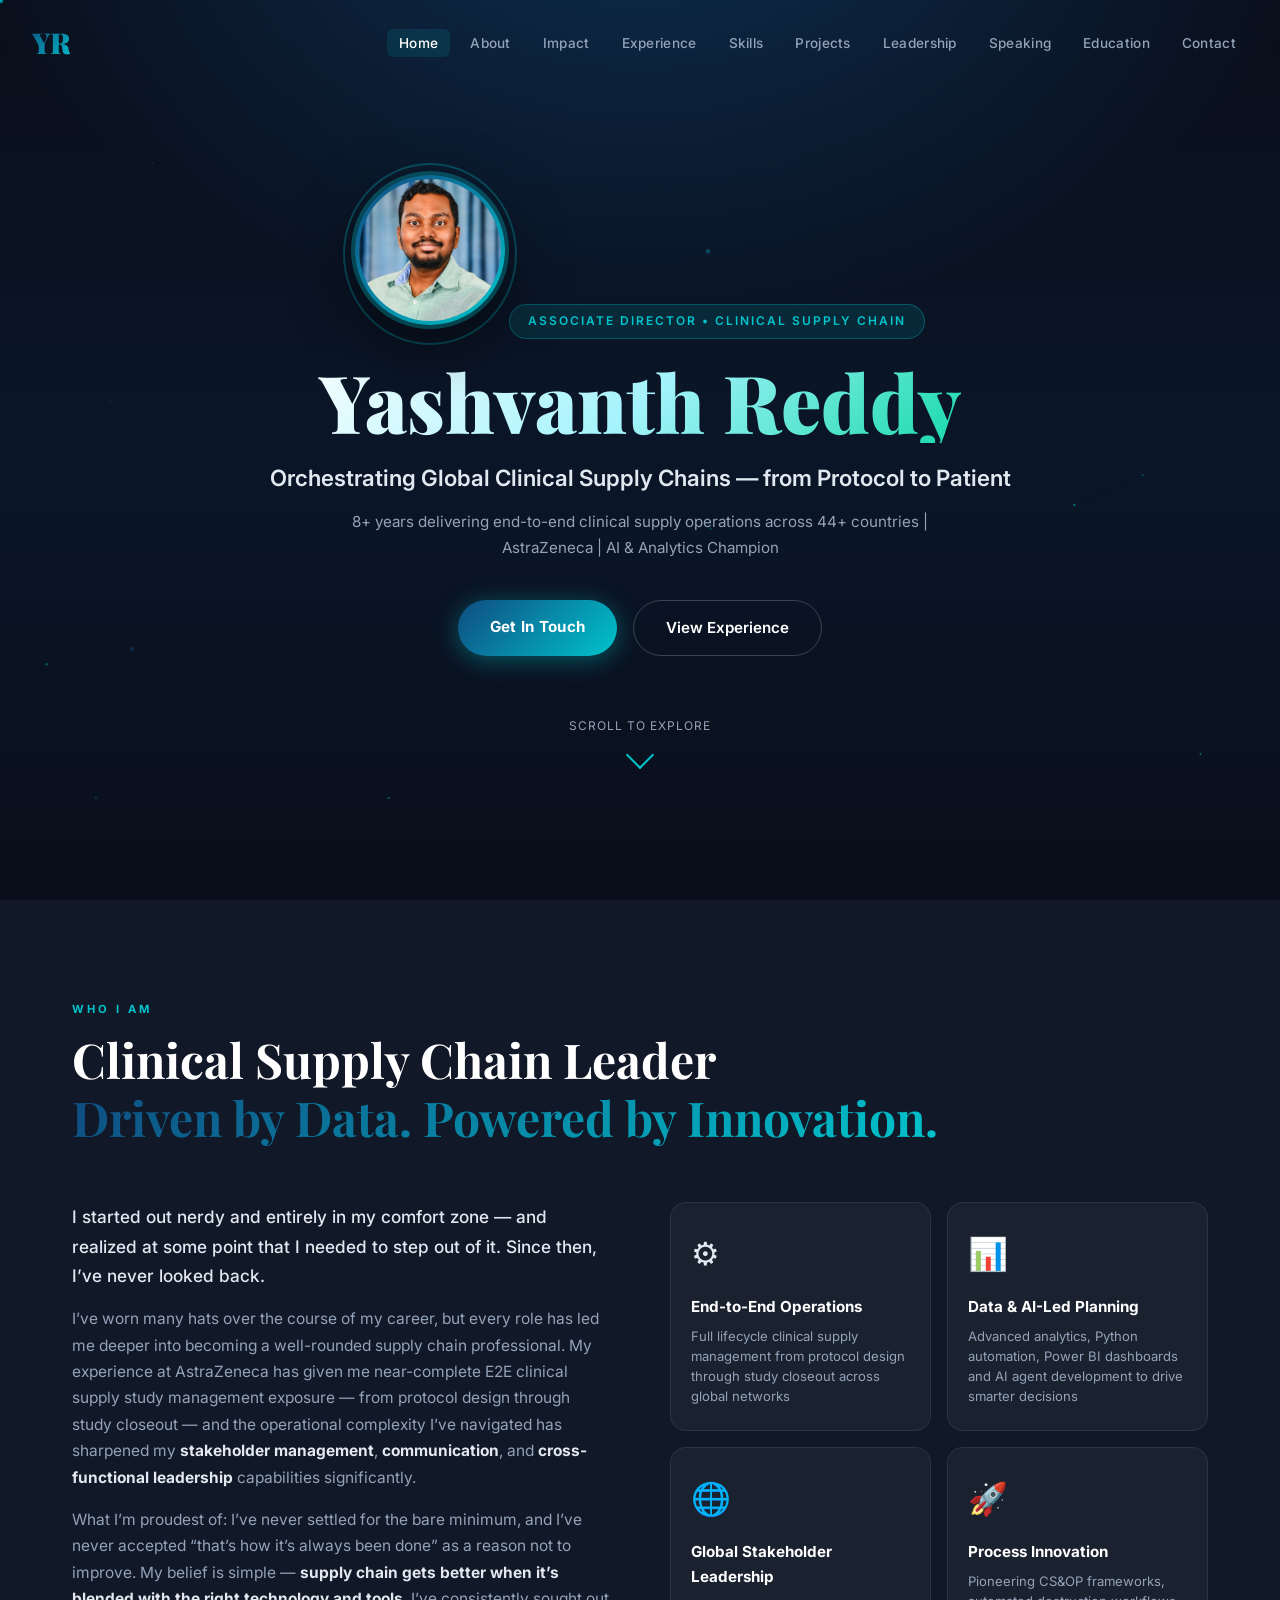
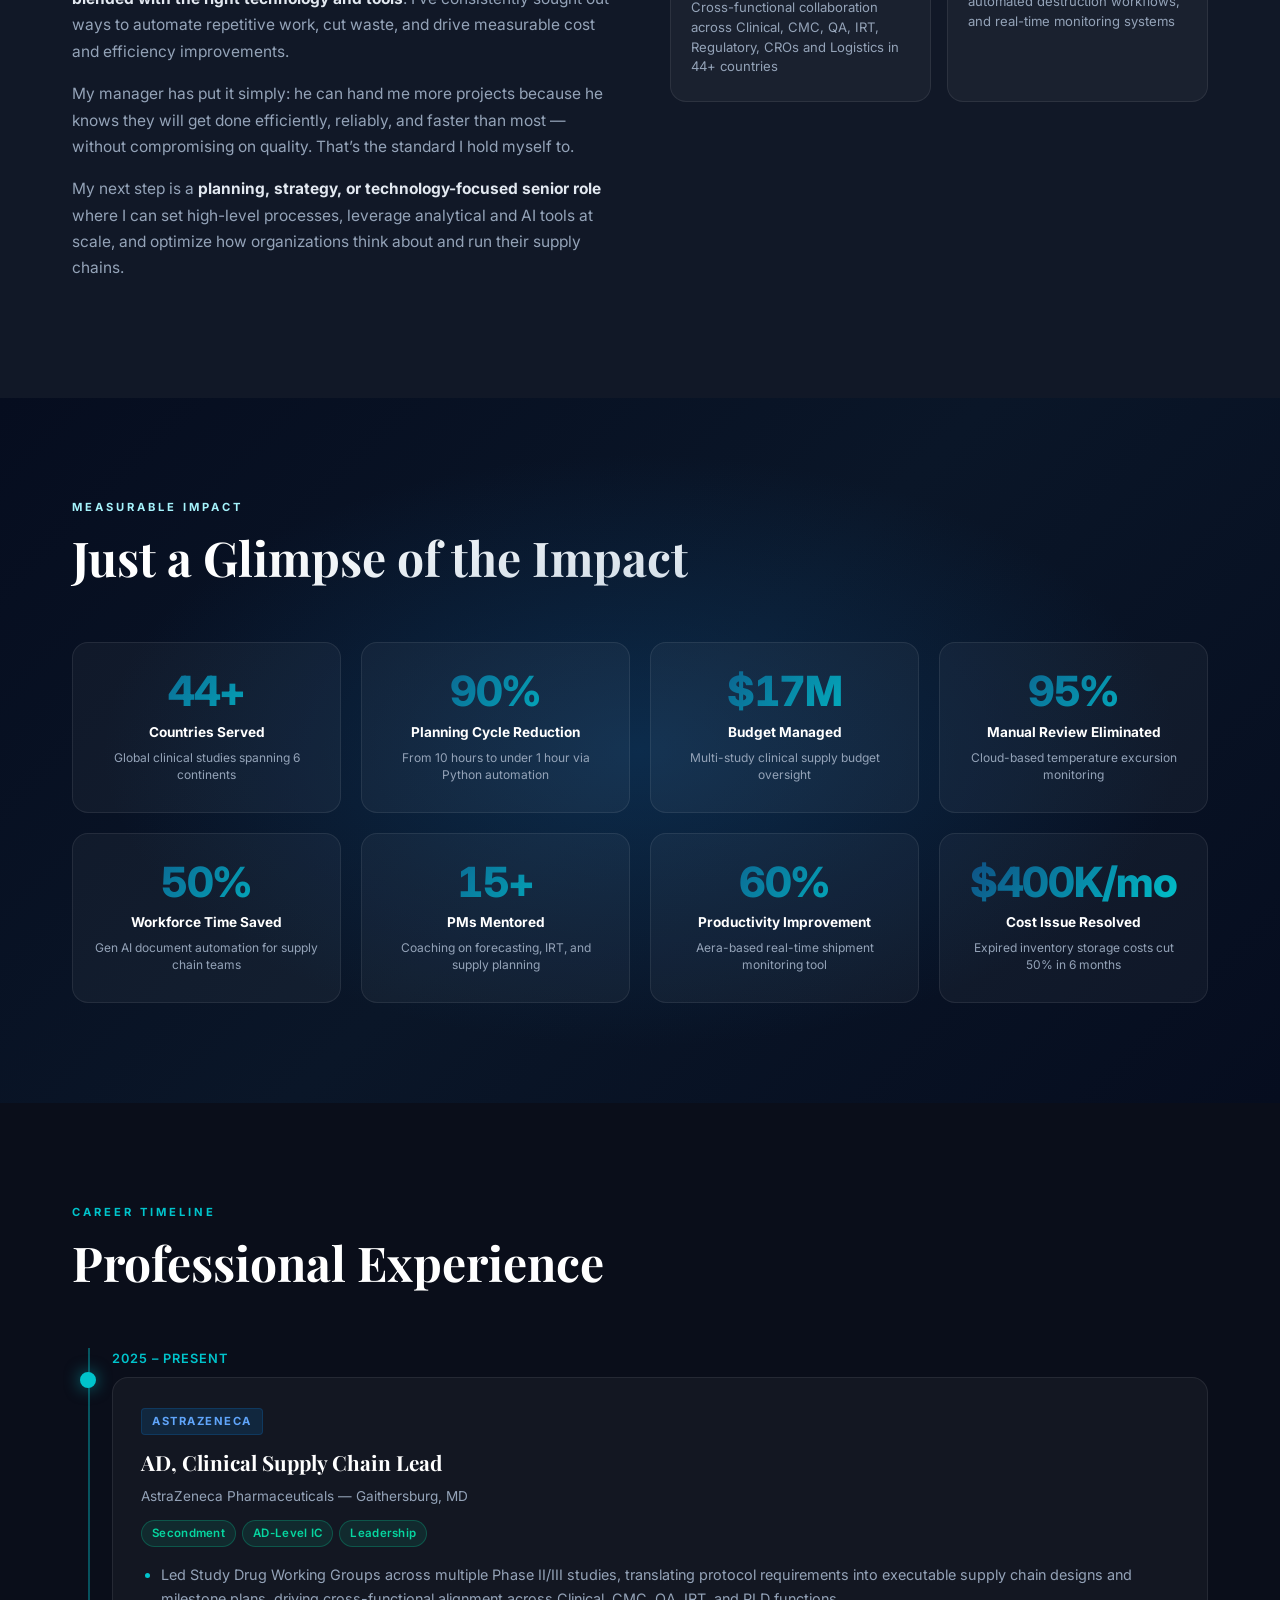
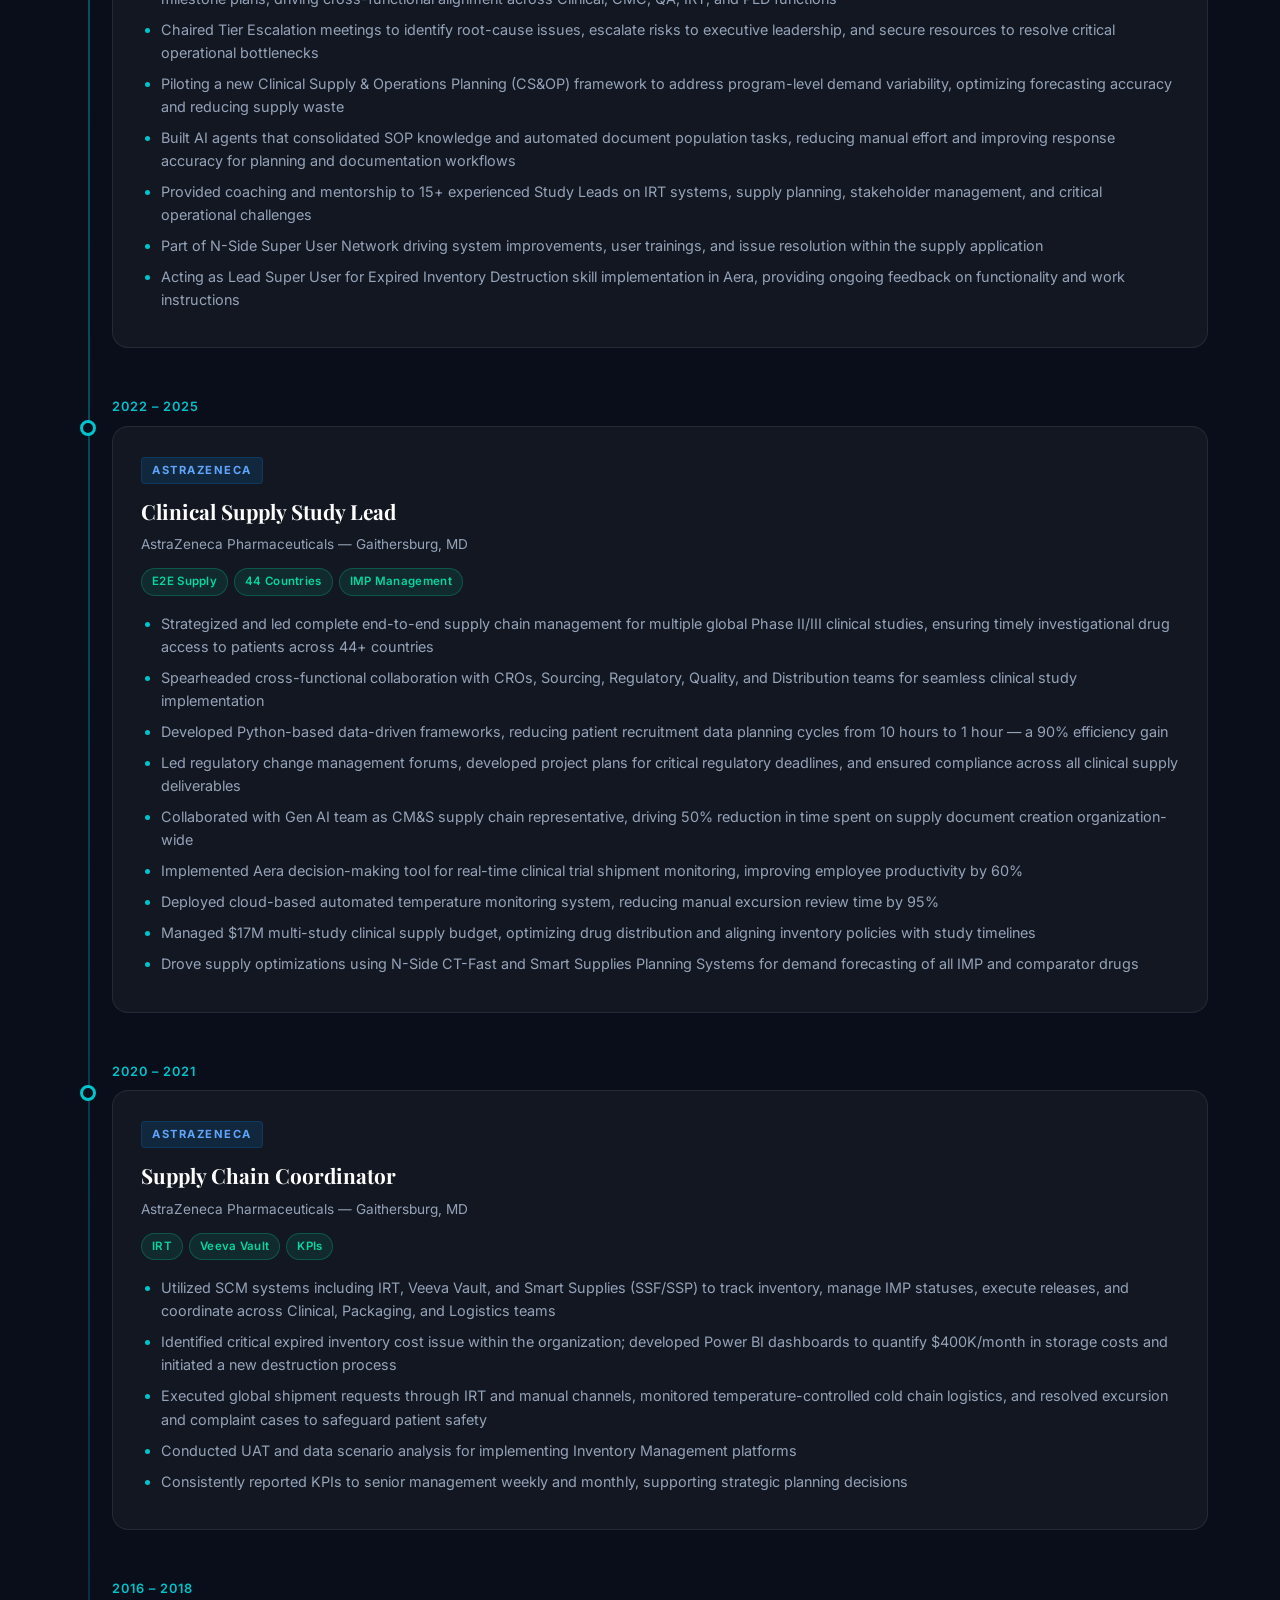
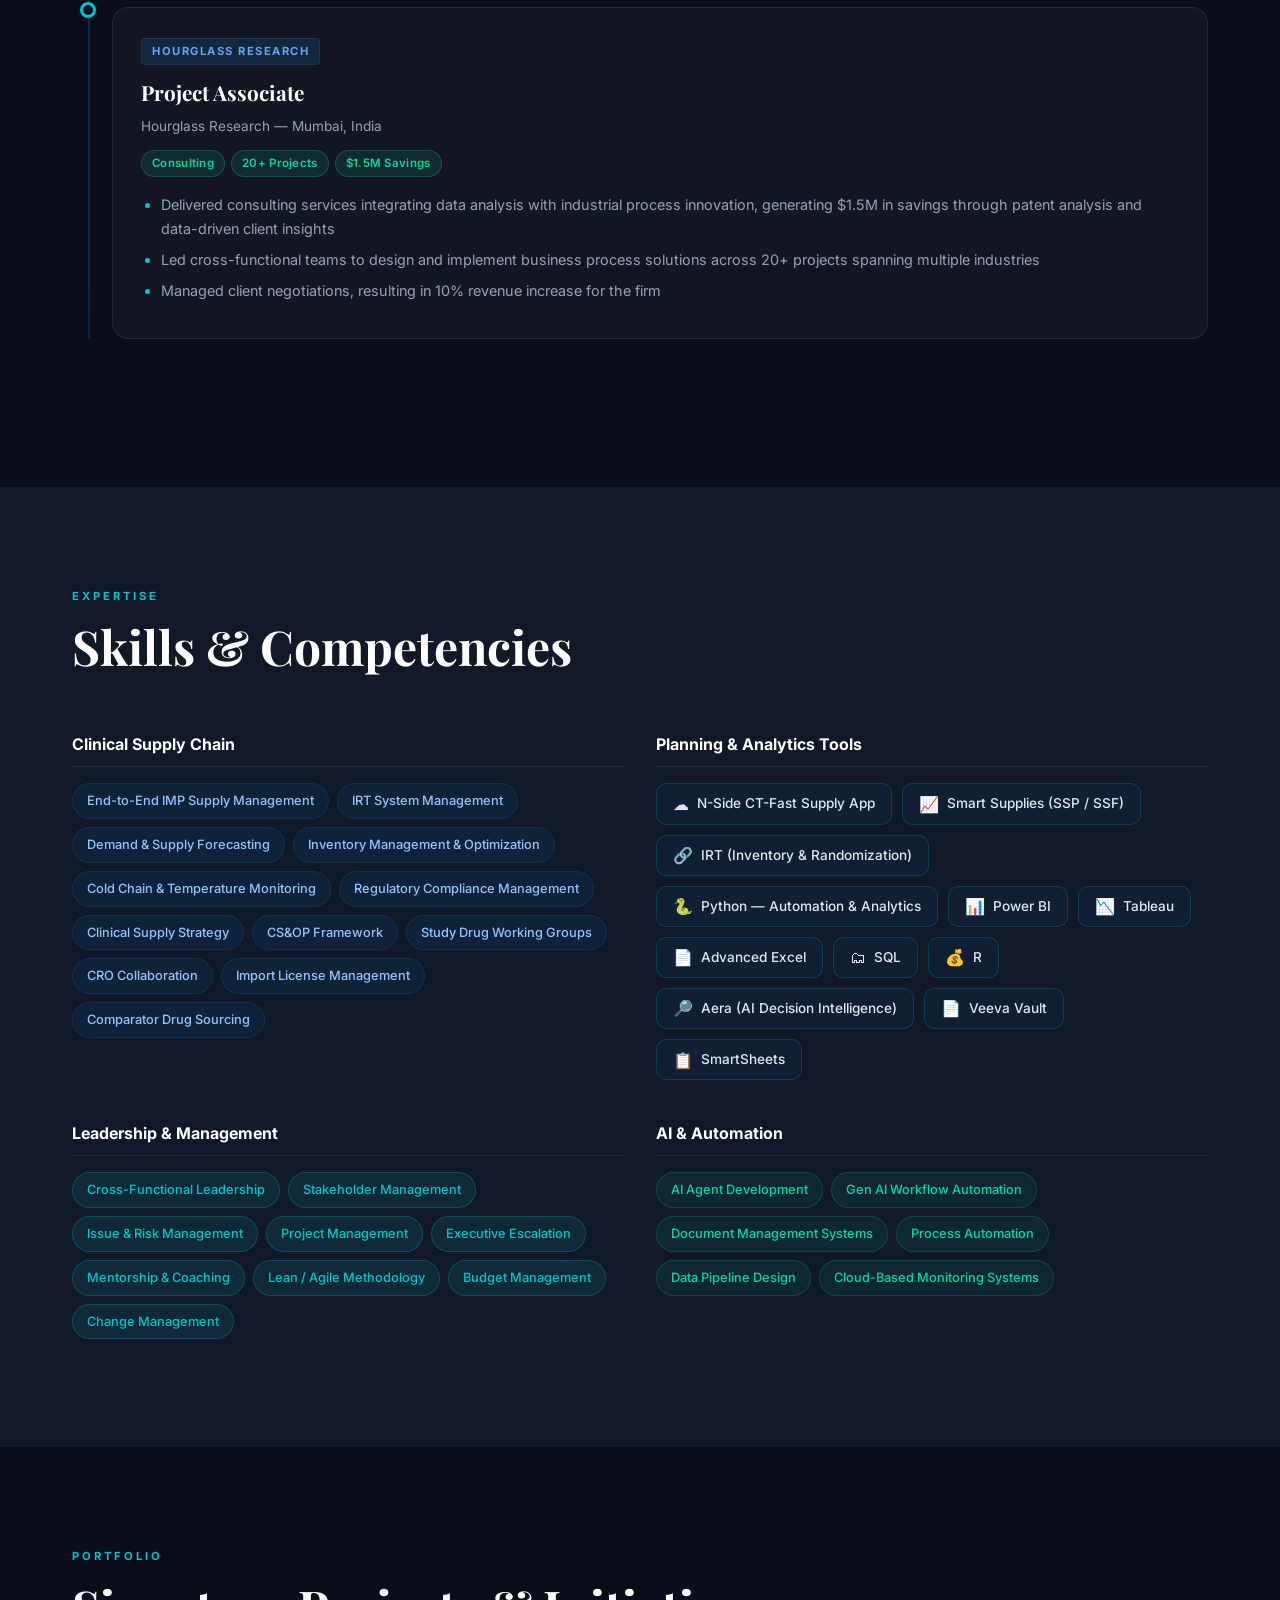
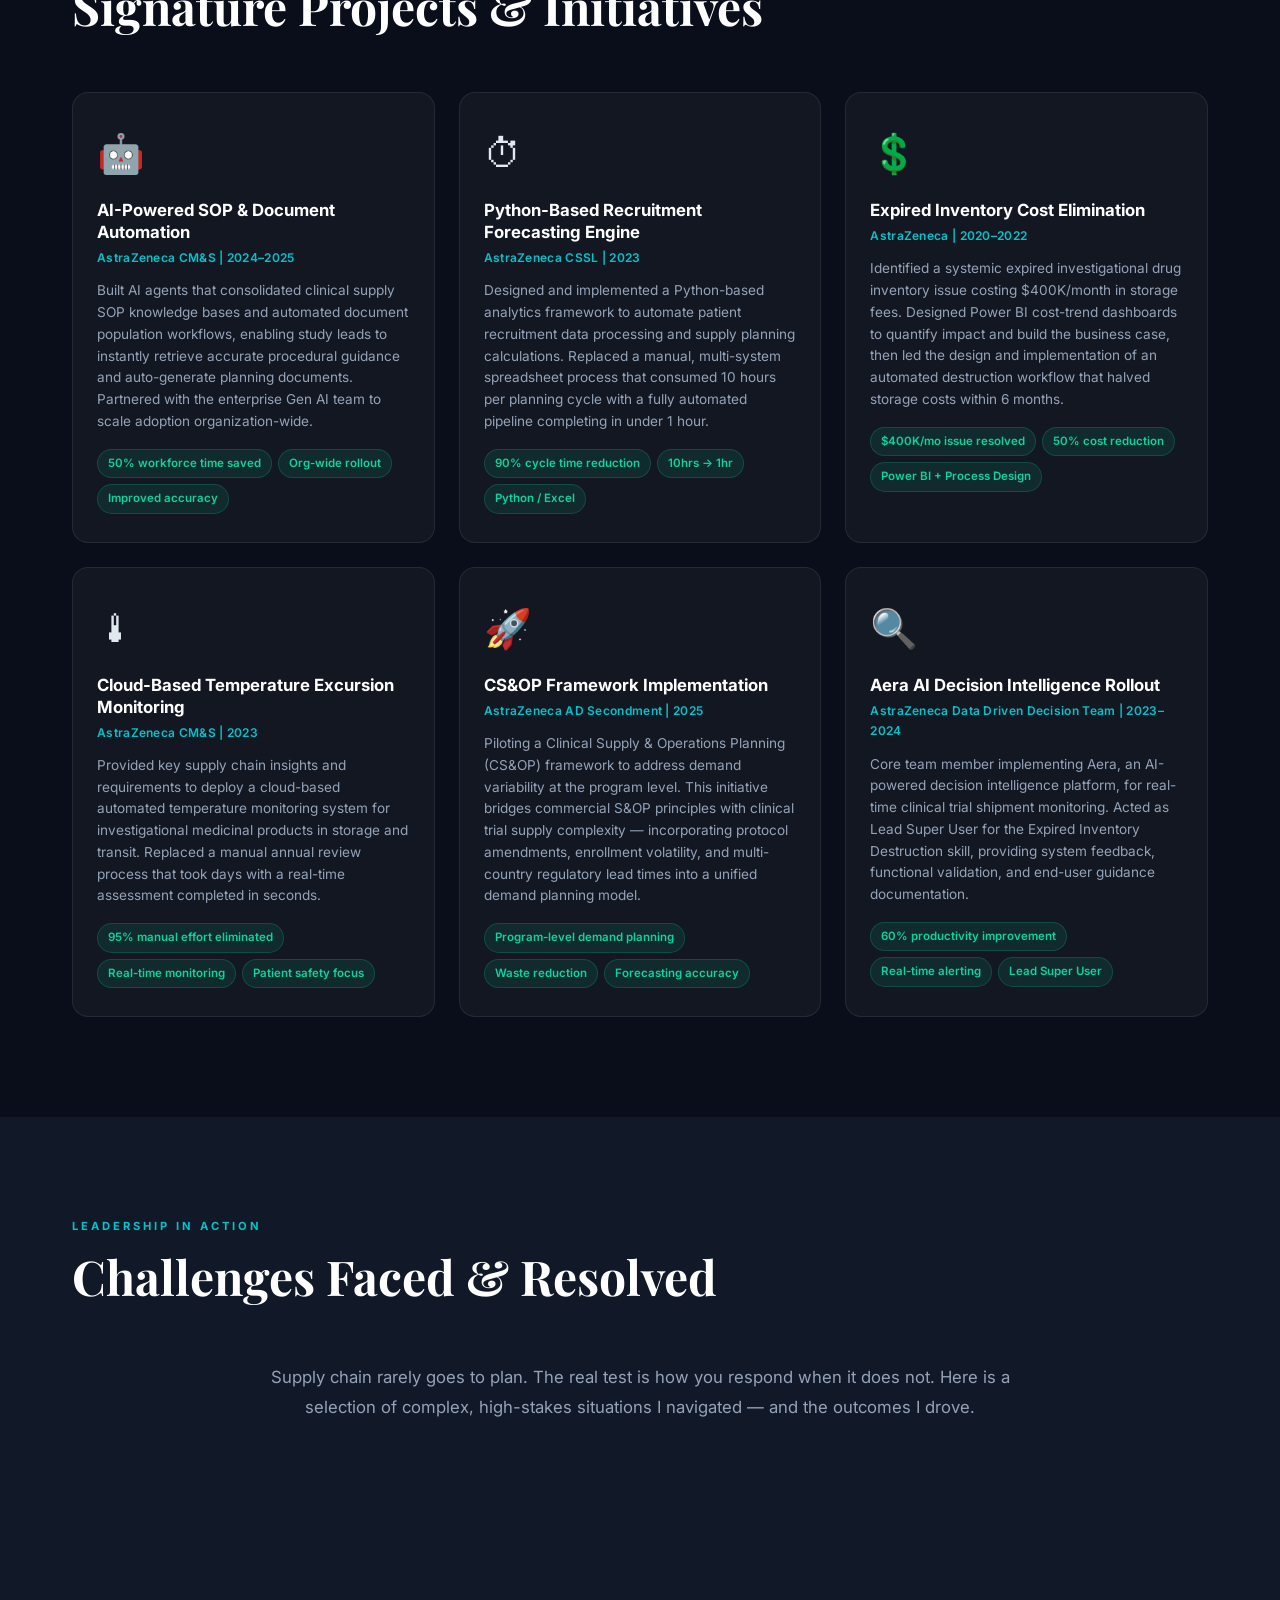
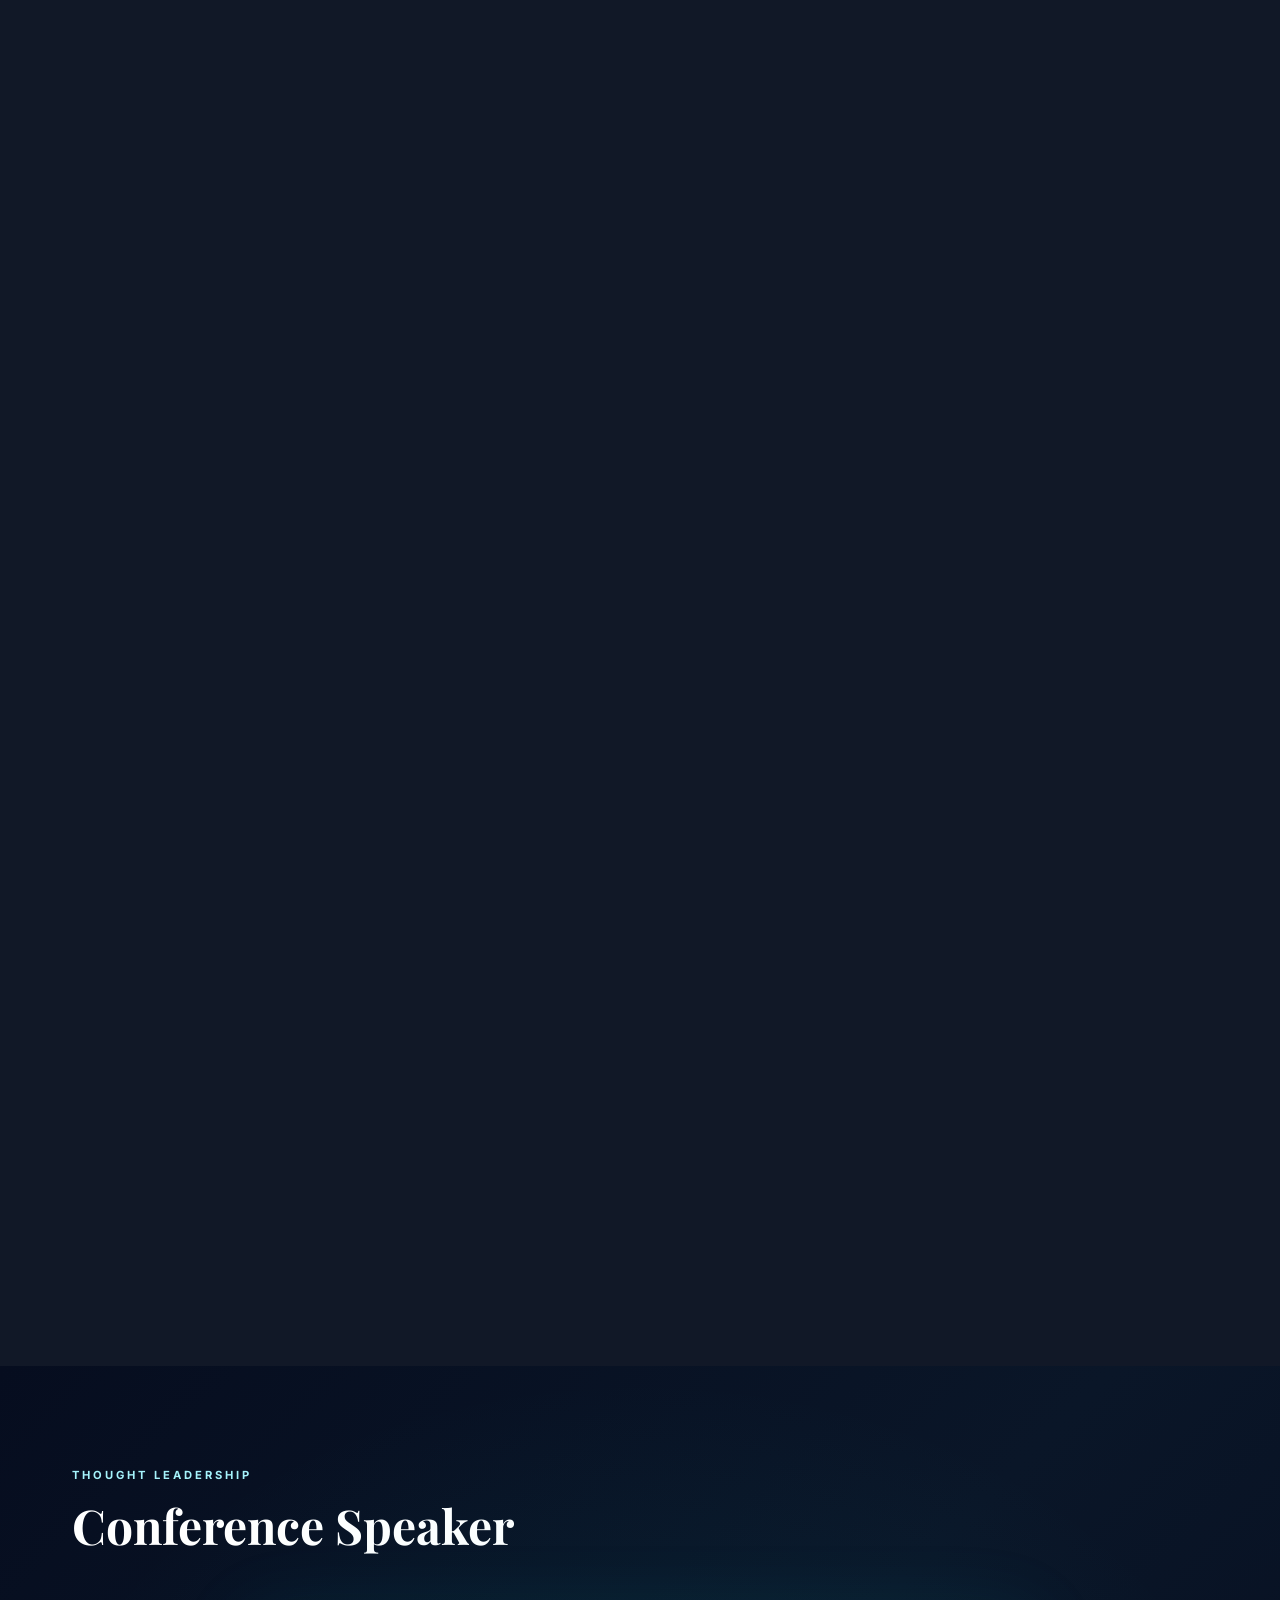
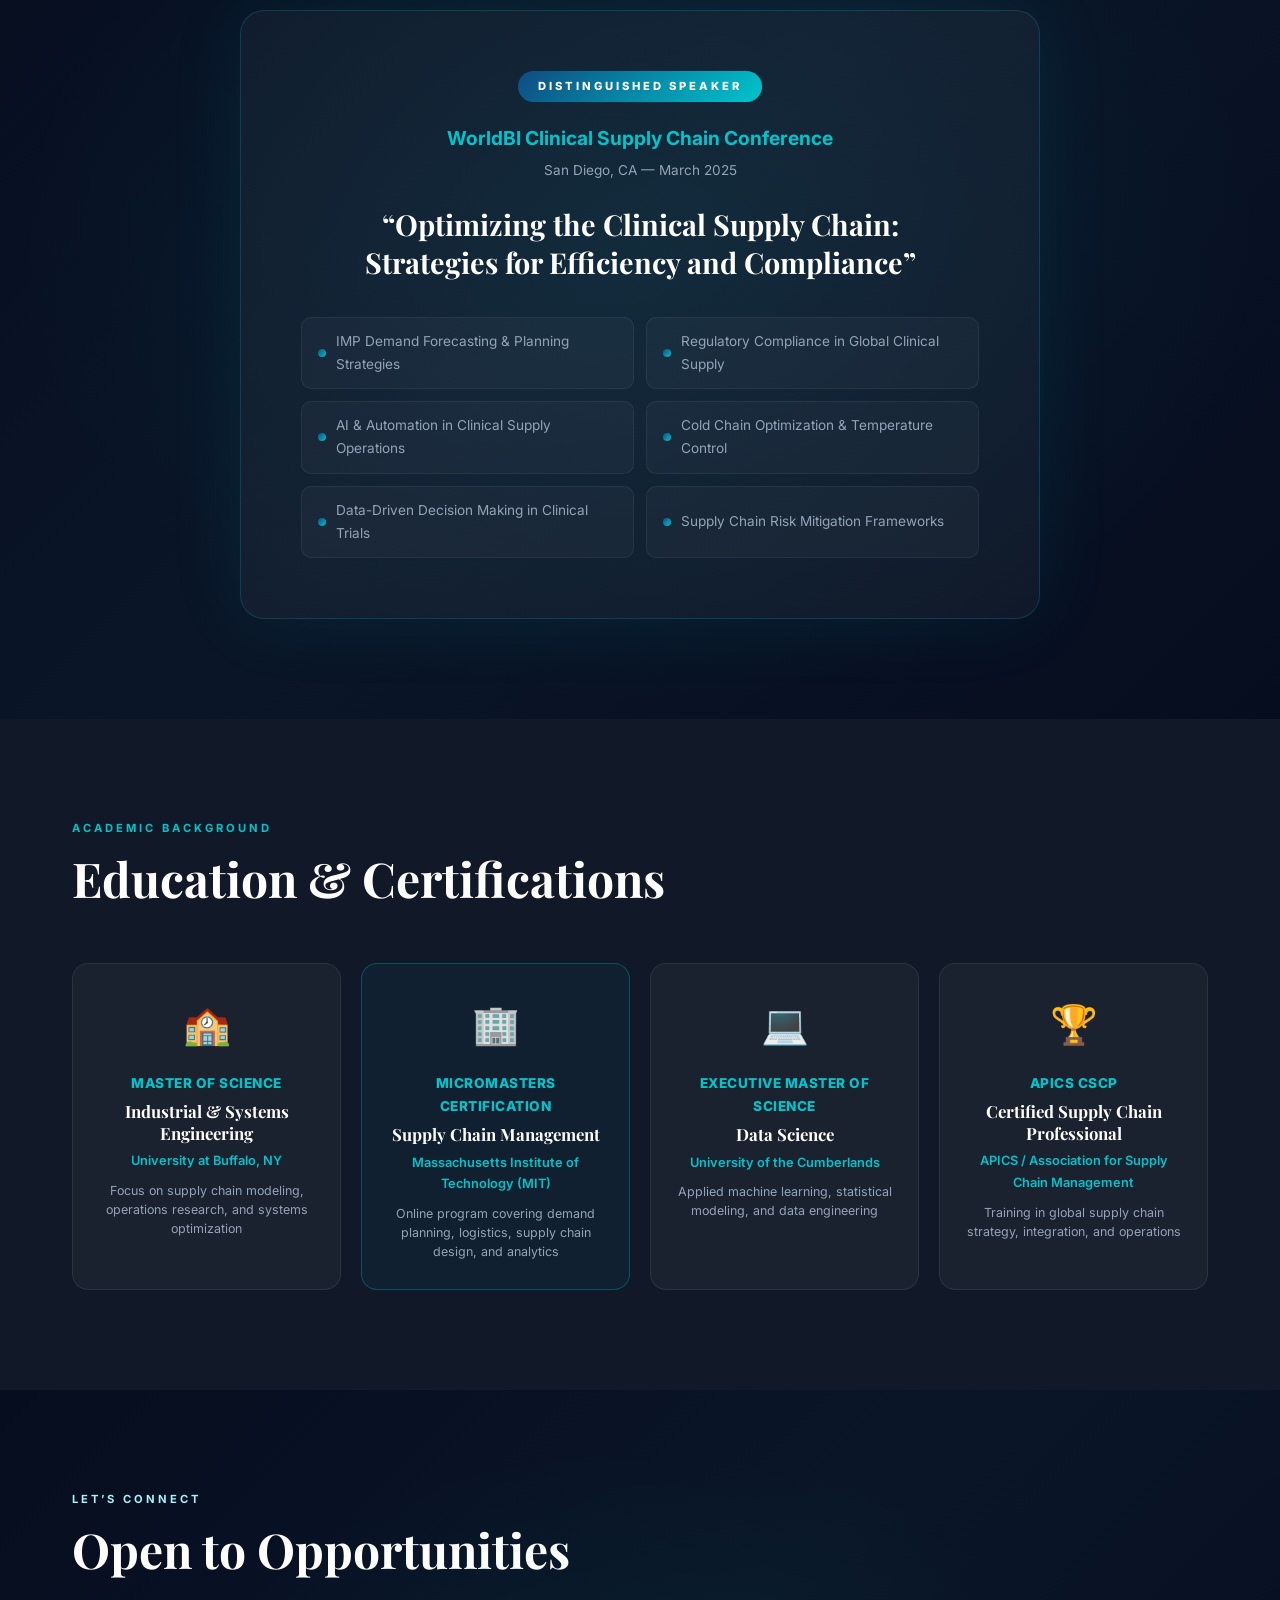
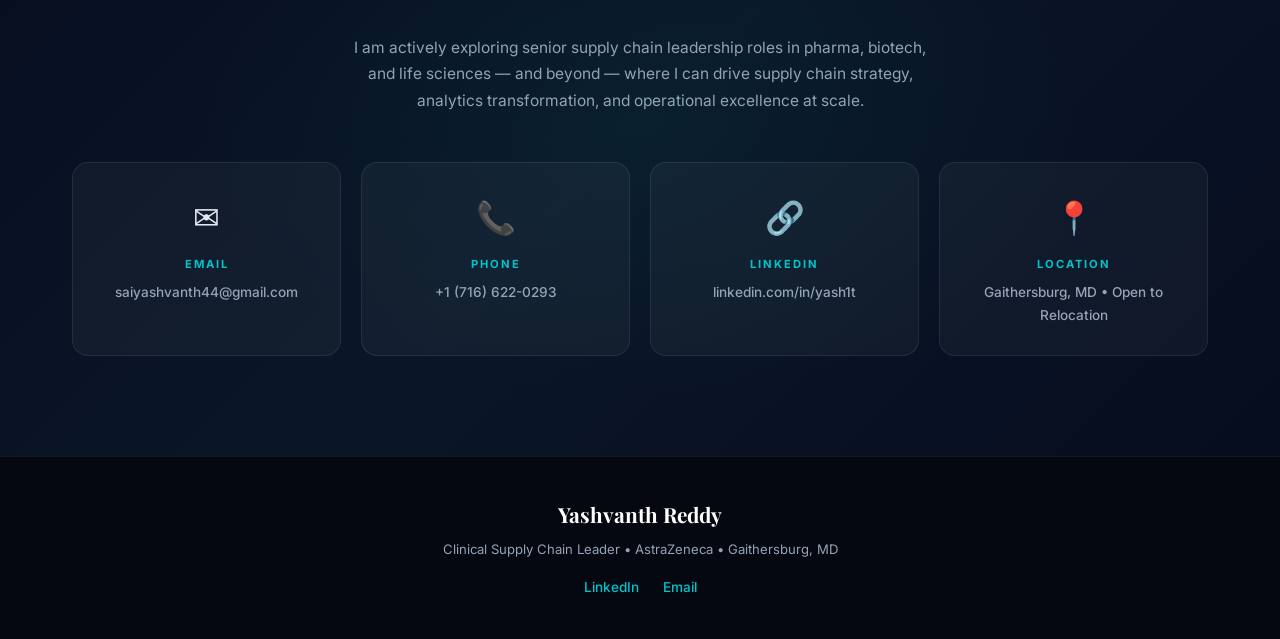
==== commit 477d8b1c: "7 updates: metric font, section titles, job titles, skills redesign, stories rewrite, contact alignm" ====
--- a/index.html
+++ b/index.html
@@ -66,7 +66,7 @@
         <p class="about-intro">I started out nerdy and entirely in my comfort zone &mdash; and realized at some point that I needed to step out of it. Since then, I&rsquo;ve never looked back.</p>
         <p>I&rsquo;ve worn many hats over the course of my career, but every role has led me deeper into becoming a well-rounded supply chain professional. My experience at AstraZeneca has given me near-complete E2E clinical supply study management exposure &mdash; from protocol design through study closeout &mdash; and the operational complexity I&rsquo;ve navigated has sharpened my <strong>stakeholder management</strong>, <strong>communication</strong>, and <strong>cross-functional leadership</strong> capabilities significantly.</p>
         <p>What I&rsquo;m proudest of: I&rsquo;ve never settled for the bare minimum, and I&rsquo;ve never accepted &ldquo;that&rsquo;s how it&rsquo;s always been done&rdquo; as a reason not to improve. My belief is simple &mdash; <strong>supply chain gets better when it&rsquo;s blended with the right technology and tools</strong>. I&rsquo;ve consistently sought out ways to automate repetitive work, cut waste, and drive measurable cost and efficiency improvements.</p>
-        <p>My manager has described me as someone he can assign fewer FTEs to because he knows I&rsquo;ll manage efficiently. That&rsquo;s the standard I hold myself to.</p>
+        <p>My manager has put it simply: he can hand me more projects because he knows they will get done efficiently, reliably, and faster than most &mdash; without compromising on quality. That&rsquo;s the standard I hold myself to.</p>
         <p>My next step is a <strong>planning, strategy, or technology-focused senior role</strong> where I can set high-level processes, leverage analytical and AI tools at scale, and optimize how organizations think about and run their supply chains.</p>
       </div>
       <div class="about-pillars">
@@ -100,7 +100,7 @@
   <div class="impact-bg"></div>
   <div class="section-container">
     <div class="section-label" style="color:#a5f3fc;">Measurable Impact</div>
-    <h2 class="section-title" style="color:#fff;">Numbers That Define My Career</h2>
+    <h2 class="section-title" style="color:#fff;">Just a Glimpse of the Impact</h2>
     <div class="metrics-grid">
       <div class="metric-card">
         <div class="metric-number" data-target="44" data-suffix="+">0</div>
@@ -124,7 +124,7 @@
       </div>
       <div class="metric-card">
         <div class="metric-number" data-target="50" data-suffix="%">0</div>
-        <div class="metric-label">FTE Time Saved</div>
+        <div class="metric-label">Workforce Time Saved</div>
         <div class="metric-desc">Gen AI document automation for supply chain teams</div>
       </div>
       <div class="metric-card">
@@ -158,7 +158,7 @@
         <div class="timeline-date">2025 &ndash; Present</div>
         <div class="timeline-card">
           <div class="timeline-company-badge">AstraZeneca</div>
-          <div class="timeline-role">Associate Director, Clinical Supply Study Lead</div>
+          <div class="timeline-role">AD, Clinical Supply Chain Lead</div>
           <div class="timeline-company">AstraZeneca Pharmaceuticals &mdash; Gaithersburg, MD</div>
           <div class="timeline-tag-row">
             <span class="tag">Secondment</span>
@@ -194,7 +194,7 @@
             <li>Spearheaded cross-functional collaboration with CROs, Sourcing, Regulatory, Quality, and Distribution teams for seamless clinical study implementation</li>
             <li>Developed Python-based data-driven frameworks, reducing patient recruitment data planning cycles from 10 hours to 1 hour &mdash; a 90% efficiency gain</li>
             <li>Led regulatory change management forums, developed project plans for critical regulatory deadlines, and ensured compliance across all clinical supply deliverables</li>
-            <li>Collaborated with Gen AI team as CM&S supply chain representative, driving 50% reduction in FTE time for supply document creation organization-wide</li>
+            <li>Collaborated with Gen AI team as CM&S supply chain representative, driving 50% reduction in time spent on supply document creation organization-wide</li>
             <li>Implemented Aera decision-making tool for real-time clinical trial shipment monitoring, improving employee productivity by 60%</li>
             <li>Deployed cloud-based automated temperature monitoring system, reducing manual excursion review time by 95%</li>
             <li>Managed $17M multi-study clinical supply budget, optimizing drug distribution and aligning inventory policies with study timelines</li>
@@ -249,7 +249,7 @@
   </div>
 </section>
 
-<!-- ===================== SKILLS ===================== -->
+
 <section id="skills">
   <div class="section-container">
     <div class="section-label">Expertise</div>
@@ -277,38 +277,18 @@
       <div class="skill-category">
         <h3 class="skill-cat-title">Planning &amp; Analytics Tools</h3>
         <div class="skill-bars">
-          <div class="skill-bar-item">
-            <div class="skill-bar-label"><span>N-Side CT-Fast Supply App</span><span>95%</span></div>
-            <div class="skill-bar-track"><div class="skill-bar-fill" data-width="95"></div></div>
-          </div>
-          <div class="skill-bar-item">
-            <div class="skill-bar-label"><span>Smart Supplies (SSP/SSF)</span><span>93%</span></div>
-            <div class="skill-bar-track"><div class="skill-bar-fill" data-width="93"></div></div>
-          </div>
-          <div class="skill-bar-item">
-            <div class="skill-bar-label"><span>IRT (Inventory &amp; Randomization)</span><span>92%</span></div>
-            <div class="skill-bar-track"><div class="skill-bar-fill" data-width="92"></div></div>
-          </div>
-          <div class="skill-bar-item">
-            <div class="skill-bar-label"><span>Python (Automation &amp; Analytics)</span><span>88%</span></div>
-            <div class="skill-bar-track"><div class="skill-bar-fill" data-width="88"></div></div>
-          </div>
-          <div class="skill-bar-item">
-            <div class="skill-bar-label"><span>Power BI</span><span>90%</span></div>
-            <div class="skill-bar-track"><div class="skill-bar-fill" data-width="90"></div></div>
-          </div>
-          <div class="skill-bar-item">
-            <div class="skill-bar-label"><span>Tableau</span><span>85%</span></div>
-            <div class="skill-bar-track"><div class="skill-bar-fill" data-width="85"></div></div>
-          </div>
-          <div class="skill-bar-item">
-            <div class="skill-bar-label"><span>Advanced Excel</span><span>95%</span></div>
-            <div class="skill-bar-track"><div class="skill-bar-fill" data-width="95"></div></div>
-          </div>
-          <div class="skill-bar-item">
-            <div class="skill-bar-label"><span>SQL</span><span>80%</span></div>
-            <div class="skill-bar-track"><div class="skill-bar-fill" data-width="80"></div></div>
-          </div>
+          <span class="skill-tool-tag"><span class="skill-tool-icon">&#9729;</span> N-Side CT-Fast Supply App</span>
+          <span class="skill-tool-tag"><span class="skill-tool-icon">&#128200;</span> Smart Supplies (SSP / SSF)</span>
+          <span class="skill-tool-tag"><span class="skill-tool-icon">&#128279;</span> IRT (Inventory &amp; Randomization)</span>
+          <span class="skill-tool-tag"><span class="skill-tool-icon">&#128013;</span> Python &mdash; Automation &amp; Analytics</span>
+          <span class="skill-tool-tag"><span class="skill-tool-icon">&#128202;</span> Power BI</span>
+          <span class="skill-tool-tag"><span class="skill-tool-icon">&#128201;</span> Tableau</span>
+          <span class="skill-tool-tag"><span class="skill-tool-icon">&#128196;</span> Advanced Excel</span>
+          <span class="skill-tool-tag"><span class="skill-tool-icon">&#128450;</span> SQL</span>
+          <span class="skill-tool-tag"><span class="skill-tool-icon">&#128176;</span> R</span>
+          <span class="skill-tool-tag"><span class="skill-tool-icon">&#128270;</span> Aera (AI Decision Intelligence)</span>
+          <span class="skill-tool-tag"><span class="skill-tool-icon">&#128196;</span> Veeva Vault</span>
+          <span class="skill-tool-tag"><span class="skill-tool-icon">&#128203;</span> SmartSheets</span>
         </div>
       </div>
 
@@ -328,14 +308,14 @@
       </div>
 
       <div class="skill-category">
-        <h3 class="skill-cat-title">Platforms &amp; Systems</h3>
+        <h3 class="skill-cat-title">AI &amp; Automation</h3>
         <div class="skill-tags">
-          <span class="stag stag-tertiary">Veeva Vault</span>
-          <span class="stag stag-tertiary">Aera (AI Decision Intelligence)</span>
-          <span class="stag stag-tertiary">SmartSheets</span>
-          <span class="stag stag-tertiary">R</span>
-          <span class="stag stag-tertiary">MS Office Suite</span>
-          <span class="stag stag-tertiary">Gen AI Tooling</span>
+          <span class="stag stag-tertiary">AI Agent Development</span>
+          <span class="stag stag-tertiary">Gen AI Workflow Automation</span>
+          <span class="stag stag-tertiary">Document Management Systems</span>
+          <span class="stag stag-tertiary">Process Automation</span>
+          <span class="stag stag-tertiary">Data Pipeline Design</span>
+          <span class="stag stag-tertiary">Cloud-Based Monitoring Systems</span>
         </div>
       </div>
 
@@ -356,7 +336,7 @@
         <div class="proj-context">AstraZeneca CM&S | 2024&ndash;2025</div>
         <p class="proj-desc">Built AI agents that consolidated clinical supply SOP knowledge bases and automated document population workflows, enabling study leads to instantly retrieve accurate procedural guidance and auto-generate planning documents. Partnered with the enterprise Gen AI team to scale adoption organization-wide.</p>
         <div class="proj-outcomes">
-          <span class="outcome-chip">50% FTE time reduction</span>
+          <span class="outcome-chip">50% workforce time saved</span>
           <span class="outcome-chip">Org-wide rollout</span>
           <span class="outcome-chip">Improved accuracy</span>
         </div>
@@ -431,193 +411,156 @@
 <section id="stories">
   <div class="section-container">
     <div class="section-label">Leadership in Action</div>
-    <h2 class="section-title">Behavioral Stories &amp; STAR Examples</h2>
-    <p class="stories-intro">Real situations. Real decisions. Real outcomes. These are some of the defining moments that shaped my leadership philosophy in clinical supply chain operations.</p>
-
-    <div class="stories-filter-row">
-      <button class="story-filter-btn active" data-filter="all">All Stories</button>
-      <button class="story-filter-btn" data-filter="win">We Play to Win</button>
-      <button class="story-filter-btn" data-filter="patients">We Put Patients First</button>
-      <button class="story-filter-btn" data-filter="right">We Do the Right Thing</button>
-      <button class="story-filter-btn" data-filter="science">We Follow Science</button>
-      <button class="story-filter-btn" data-filter="entrepreneurial">We Are Entrepreneurial</button>
-    </div>
-
+    <h2 class="section-title">Challenges Faced &amp; Resolved</h2>
+    <p class="stories-intro">Supply chain rarely goes to plan. The real test is how you respond when it does not. Here is a selection of complex, high-stakes situations I navigated &mdash; and the outcomes I drove.</p>
     <div class="stories-grid" id="storiesGrid">
 
-      <!-- Story 1 -->
-      <div class="story-card fade-in" data-value="win">
-        <div class="story-value-badge badge-win">We Play to Win</div>
-        <div class="story-title">Kalos Labelling Crisis &mdash; Hot Country Emergency</div>
+      <div class="story-card fade-in">
+        <div class="story-type-badge">Crisis Recovery</div>
+        <div class="story-title">Kalos Study &mdash; Critical Labelling Error with 8-Week Recovery Window</div>
         <div class="story-context">Clinical Supply Study Lead &bull; AstraZeneca</div>
-        <div class="story-body">
-          <div class="story-section"><span class="story-label">Situation</span>A serious labelling error in the Kalos study: packs with a 30-month shelf life were labelled with a 36-month expiry. Discovered only 8 weeks before distribution was needed, against a standard 16&ndash;20 week timeline.</div>
-          <div class="story-section"><span class="story-label">Action</span>Immediately took ownership &mdash; escalated to clinical team and program leads simultaneously. Identified QA and invoice approval bottlenecks and fast-tracked them. Coordinated packing and distribution teams in parallel to recover maximum time.</div>
-          <div class="story-section"><span class="story-label">Result</span>Completed packing in 4 weeks and distribution in a further 4 weeks &mdash; all materials delivered within 7.5 weeks. Zero impact on patient dosing schedules. Learnings applied to future study risk frameworks.</div>
-        </div>
-        <div class="story-expand-btn">Read full story <span>&#9660;</span></div>
-      </div>
-
-      <!-- Story 2 -->
-      <div class="story-card fade-in" data-value="patients">
-        <div class="story-value-badge badge-patients">We Put Patients First</div>
-        <div class="story-title">Vietnam Import License Delay &mdash; IRT DND Risk</div>
+        <div class="story-summary">A labelling error discovered just 8 weeks before distribution &mdash; less than half the standard 16&ndash;20 week lead time &mdash; with patient dosing schedules directly at stake.</div>
+        <div class="story-body">
+          <div class="story-section"><span class="story-label">Situation</span>A serious labelling error in the Kalos study: packs with a 30-month shelf life labelled with a 36-month expiry. Discovered only 8 weeks before distribution was needed, against a standard 16&ndash;20 week timeline.</div>
+          <div class="story-section"><span class="story-label">Action</span>Immediately took ownership, escalated simultaneously to clinical and program leads. Identified QA approval and invoicing as the key bottlenecks and fast-tracked both in parallel. Coordinated packing and distribution workstreams concurrently to compress the total timeline.</div>
+          <div class="story-section"><span class="story-label">Result</span>Packing completed in 4 weeks, distribution in a further 4 weeks &mdash; full delivery within 7.5 weeks with zero impact on patient dosing schedules. Learnings codified into risk mitigation frameworks for future studies.</div>
+        </div>
+        <div class="story-expand-btn" onclick="toggleStory(this)">Read full story <span>&#9660;</span></div>
+      </div>
+
+      <div class="story-card fade-in">
+        <div class="story-type-badge">Regulatory &amp; Supply Risk</div>
+        <div class="story-title">Vietnam Import License Delay &mdash; Drug Shortage Risk at Clinical Sites</div>
         <div class="story-context">Clinical Supply Study Lead &bull; Kalos Study</div>
-        <div class="story-body">
-          <div class="story-section"><span class="story-label">Situation</span>Vietnam Import License delay in the Kalos study threatened drug shortages at clinical sites. Existing stock was nearing expiry and the IRT system&rsquo;s Do Not Dispense (DND) period &mdash; blocking dispensing within 30 days of expiry &mdash; compounded the risk.</div>
-          <div class="story-section"><span class="story-label">Action</span>Explored two options with the IRT team: manually extending kit expiry dates vs. reducing the DND period. Carefully weighed that reducing DND would affect all countries. Advocated strongly for the kit extension option, providing clinical and regulatory rationale to reassure the team it posed no patient safety risk.</div>
-          <div class="story-section"><span class="story-label">Result</span>Team agreed with the approach. Drug availability was maintained across sites until the IL was secured. Patient continuity was never disrupted. Principles applied to future high-stakes supply decisions.</div>
-        </div>
-        <div class="story-expand-btn">Read full story <span>&#9660;</span></div>
-      </div>
-
-      <!-- Story 3 -->
-      <div class="story-card fade-in" data-value="">
-        <div class="story-value-badge badge-default">Proactive Logistics Planning</div>
-        <div class="story-title">Vietnam Shipment Pre-Staging Under Regulatory Constraint</div>
+        <div class="story-summary">An Import License delay left existing stock approaching expiry, with IRT DND rules threatening to cut off patient access before replacement stock could arrive.</div>
+        <div class="story-body">
+          <div class="story-section"><span class="story-label">Situation</span>Vietnam IL delay put drug availability at risk. Existing stock neared expiry and IRT DND rules (blocking dispensing within 30 days of expiry) compounded the risk. Two options: extend individual kit expiry dates, or reduce the global DND period.</div>
+          <div class="story-section"><span class="story-label">Action</span>Modelled both options. Reducing DND globally would introduce risk across all countries. Advocated strongly for the targeted kit extension, providing clear clinical and regulatory rationale that it posed no patient safety risk.</div>
+          <div class="story-section"><span class="story-label">Result</span>Team agreed. Drug availability maintained at all sites until the IL was secured. No patient continuity disruption. Risk analysis framework applied to future high-stakes decisions.</div>
+        </div>
+        <div class="story-expand-btn" onclick="toggleStory(this)">Read full story <span>&#9660;</span></div>
+      </div>
+
+      <div class="story-card fade-in">
+        <div class="story-type-badge">Proactive Planning</div>
+        <div class="story-title">Vietnam IL Delay &mdash; Pre-Staging Shipments Before Regulatory Approval</div>
         <div class="story-context">Clinical Supply Study Lead &bull; Kalos Study</div>
-        <div class="story-body">
-          <div class="story-section"><span class="story-label">Situation</span>With the Vietnam Import License still pending, distribution timelines were critically tight. Every day of processing delay after IL approval would risk patient access to medication.</div>
-          <div class="story-section"><span class="story-label">Action</span>Proactively coordinated with the local depot to pre-pack the full shipment and generate all invoices ahead of IL approval &mdash; operating right up to the limit of what was permissible without crossing the regulatory line.</div>
-          <div class="story-section"><span class="story-label">Result</span>Saved the standard 3&ndash;4 day post-approval processing window. Materials reached clinical sites without delay, with zero impact on patient care. This forward-planning approach is now embedded in my standard playbook for regulatory-constrained scenarios.</div>
-        </div>
-        <div class="story-expand-btn">Read full story <span>&#9660;</span></div>
-      </div>
-
-      <!-- Story 4 -->
-      <div class="story-card fade-in" data-value="win">
-        <div class="story-value-badge badge-win">We Play to Win</div>
-        <div class="story-title">Hiring a CSA with Automation Skills Beyond the Role</div>
-        <div class="story-context">Clinical Supply Associate Recruitment &bull; AstraZeneca</div>
-        <div class="story-body">
-          <div class="story-section"><span class="story-label">Situation</span>During a CSA recruitment process, a bioengineering candidate stood out for technical coding and automation skills that went beyond the role requirements &mdash; and beyond my own technical expertise.</div>
-          <div class="story-section"><span class="story-label">Action</span>Recognized the latent value this candidate could bring to team efficiency. Advocated for the hire based on long-term team impact rather than immediate role fit. Demonstrated leadership humility by championing skills that exceeded my own.</div>
-          <div class="story-section"><span class="story-label">Result</span>After joining, the candidate implemented several automation processes that significantly improved team workflow. Reinforced my belief in hiring for broader team impact, and that strong teams are built on complementary, diverse skill sets.</div>
-        </div>
-        <div class="story-expand-btn">Read full story <span>&#9660;</span></div>
-      </div>
-
-      <!-- Story 5 -->
-      <div class="story-card fade-in" data-value="right">
-        <div class="story-value-badge badge-right">We Do the Right Thing</div>
-        <div class="story-title">Standing Firm in a Supply Chain Lead Hiring Decision</div>
-        <div class="story-context">Supply Chain Lead Recruitment &bull; AstraZeneca</div>
-        <div class="story-body">
-          <div class="story-section"><span class="story-label">Situation</span>Interviewing candidates for a Supply Chain Lead role. A candidate with an impressive resume packed with buzzwords received strong support from other panel members, but my interview questioning revealed a significant gap between stated experience and practical knowledge.</div>
-          <div class="story-section"><span class="story-label">Action</span>Presented my observations clearly and systematically to the panel &mdash; walking through specific interview questions and the responses that revealed knowledge gaps. Advocated for the alternative candidate with solid site-level operational experience.</div>
-          <div class="story-section"><span class="story-label">Result</span>Panel agreed after reviewing the evidence. The recommended candidate was hired and has since made significant contributions to the team&rsquo;s success. Lesson applied to all subsequent hiring: always dig deeper before forming recommendations.</div>
-        </div>
-        <div class="story-expand-btn">Read full story <span>&#9660;</span></div>
-      </div>
-
-      <!-- Story 6 -->
-      <div class="story-card fade-in" data-value="science">
-        <div class="story-value-badge badge-science">We Follow Science</div>
-        <div class="story-title">Prospero Study &mdash; Multi-Country CMC Submission Management</div>
+        <div class="story-summary">With the Import License still pending, every day of standard post-approval processing time would increase patient risk. Proactive logistics staging saved the critical window.</div>
+        <div class="story-body">
+          <div class="story-section"><span class="story-label">Situation</span>With the Vietnam Import License still pending, distribution timelines were critically compressed. Every day of standard processing time after IL approval directly risked patient access to medication.</div>
+          <div class="story-section"><span class="story-label">Action</span>Proactively coordinated with the local depot to pre-pack the full shipment and generate all commercial invoices ahead of IL approval &mdash; working right up to the permissible boundary.</div>
+          <div class="story-section"><span class="story-label">Result</span>Saved the standard 3&ndash;4 days of post-approval processing. Materials reached clinical sites without delay. Pre-staging approach now embedded in my standard playbook for regulatory-constrained markets.</div>
+        </div>
+        <div class="story-expand-btn" onclick="toggleStory(this)">Read full story <span>&#9660;</span></div>
+      </div>
+
+      <div class="story-card fade-in">
+        <div class="story-type-badge">People &amp; Hiring</div>
+        <div class="story-title">Hiring a CSA with Automation Skills the Team Did Not Know It Needed</div>
+        <div class="story-context">Recruitment &bull; Clinical Supply Associate Role</div>
+        <div class="story-summary">A candidate with skills far beyond the role &mdash; and beyond my own expertise &mdash; required a judgment call: hire for today&rsquo;s requirement, or tomorrow&rsquo;s team capability.</div>
+        <div class="story-body">
+          <div class="story-section"><span class="story-label">Situation</span>During a CSA recruitment process, a bioengineering candidate stood out for strong coding and automation skills that exceeded the role requirements &mdash; and my own technical depth at the time.</div>
+          <div class="story-section"><span class="story-label">Action</span>Recognised the long-term team value. Advocated for the hire based on future impact rather than immediate role fit. Required leadership humility to champion skills that surpassed my own.</div>
+          <div class="story-section"><span class="story-label">Result</span>Candidate joined and implemented several automation workflows that materially improved team productivity. Reinforced the principle of hiring for complementary strengths, not just current requirements.</div>
+        </div>
+        <div class="story-expand-btn" onclick="toggleStory(this)">Read full story <span>&#9660;</span></div>
+      </div>
+
+      <div class="story-card fade-in">
+        <div class="story-type-badge">People &amp; Hiring</div>
+        <div class="story-title">Standing Firm Against a Popular but Weaker Hiring Choice</div>
+        <div class="story-context">Recruitment &bull; Supply Chain Lead Role</div>
+        <div class="story-summary">A candidate with a strong resume had significant knowledge gaps. The easier path was to defer to panel consensus. I chose evidence over pressure.</div>
+        <div class="story-body">
+          <div class="story-section"><span class="story-label">Situation</span>Interviewing for a Supply Chain Lead role. A candidate with an impressive resume received initial panel support, but structured interview questioning revealed clear gaps between stated experience and practical knowledge.</div>
+          <div class="story-section"><span class="story-label">Action</span>Documented specific exchanges that revealed the gaps. Presented evidence systematically and advocated for the alternative candidate with stronger operational credentials.</div>
+          <div class="story-section"><span class="story-label">Result</span>Panel agreed after reviewing the evidence. Recommended candidate hired and has since delivered significant impact. Lesson applied consistently: structured evaluation over pattern-matching on resumes.</div>
+        </div>
+        <div class="story-expand-btn" onclick="toggleStory(this)">Read full story <span>&#9660;</span></div>
+      </div>
+
+      <div class="story-card fade-in">
+        <div class="story-type-badge">Regulatory Complexity</div>
+        <div class="story-title">Prospero Study &mdash; Multi-Country CMC Submission Coordination</div>
         <div class="story-context">Clinical Supply Study Lead &bull; Prospero Study</div>
-        <div class="story-body">
-          <div class="story-section"><span class="story-label">Situation</span>Managing Chemistry, Manufacturing &amp; Controls (CMC) submissions across multiple countries in the Prospero study, each with different regulatory requirements, approval timelines, and additional shelf life extension needs.</div>
-          <div class="story-section"><span class="story-label">Action</span>Brought together CMC and regulatory teams and created a detailed country-level tracker capturing each country&rsquo;s specific requirements and submission timelines. Built structured communication cadences to keep all parties aligned.</div>
-          <div class="story-section"><span class="story-label">Result</span>Streamlined submission process, improved team communication, and all regulatory deadlines met. Organizational framework became a template applied to subsequent multi-country studies.</div>
-        </div>
-        <div class="story-expand-btn">Read full story <span>&#9660;</span></div>
-      </div>
-
-      <!-- Story 7 -->
-      <div class="story-card fade-in" data-value="entrepreneurial">
-        <div class="story-value-badge badge-entrepreneurial">We Are Entrepreneurial</div>
-        <div class="story-title">Expired Inventory Data Reconciliation &mdash; Power BI Investigation</div>
+        <div class="story-summary">Simultaneous CMC submissions across multiple countries &mdash; each with different requirements and timelines &mdash; and no centralised tracking framework to keep it manageable.</div>
+        <div class="story-body">
+          <div class="story-section"><span class="story-label">Situation</span>Managing CMC submissions across multiple countries in the Prospero study, each with different regulatory requirements, approval timelines, and shelf life extension needs &mdash; a fragmented, hard-to-track process.</div>
+          <div class="story-section"><span class="story-label">Action</span>Built a detailed country-level tracker capturing each market&rsquo;s requirements and timelines. Created structured communication cadences across CMC, regulatory, and supply teams to maintain alignment at every milestone.</div>
+          <div class="story-section"><span class="story-label">Result</span>All regulatory deadlines met. Team communication improved substantially. Framework adopted as a template for multi-country submissions on subsequent studies.</div>
+        </div>
+        <div class="story-expand-btn" onclick="toggleStory(this)">Read full story <span>&#9660;</span></div>
+      </div>
+
+      <div class="story-card fade-in">
+        <div class="story-type-badge">Data &amp; Analytics</div>
+        <div class="story-title">Expired Inventory Destruction &mdash; Uncovering Supplier Data Inconsistencies</div>
         <div class="story-context">Supply Chain Coordinator / Study Lead &bull; AstraZeneca</div>
-        <div class="story-body">
-          <div class="story-section"><span class="story-label">Situation</span>Working on an expired inventory destruction project, supplier data sets contained significant inconsistencies &mdash; mismatched inventory costs, conflicting storage records, and blank entries making reconciliation impossible.</div>
-          <div class="story-section"><span class="story-label">Action</span>Built a Power BI dashboard to systematically analyze and surface the discrepancies. Escalated findings to stakeholders with evidence and worked directly with the supplier to correct the data at source.</div>
-          <div class="story-section"><span class="story-label">Result</span>Improved data accuracy and reporting reliability across the destruction program. Principles of data integrity before decision-making now applied rigorously to all supplier-provided datasets.</div>
-        </div>
-        <div class="story-expand-btn">Read full story <span>&#9660;</span></div>
-      </div>
-
-      <!-- Story 8 -->
-      <div class="story-card fade-in" data-value="entrepreneurial">
-        <div class="story-value-badge badge-entrepreneurial">We Are Entrepreneurial</div>
+        <div class="story-summary">Supplier datasets contained systematic inconsistencies that would have produced incorrect financial decisions if left unaddressed.</div>
+        <div class="story-body">
+          <div class="story-section"><span class="story-label">Situation</span>Supplier datasets for an inventory destruction project contained significant inconsistencies: mismatched cost records, conflicting storage logs, and data gaps making reconciliation impossible.</div>
+          <div class="story-section"><span class="story-label">Action</span>Built a Power BI dashboard to surface and categorise all discrepancies. Escalated findings to stakeholders with full evidence and worked directly with the supplier to correct the data at source.</div>
+          <div class="story-section"><span class="story-label">Result</span>Data accuracy and reporting reliability improved across the destruction program. Data integrity-first approach now applied as standard to all external-source datasets.</div>
+        </div>
+        <div class="story-expand-btn" onclick="toggleStory(this)">Read full story <span>&#9660;</span></div>
+      </div>
+
+      <div class="story-card fade-in">
+        <div class="story-type-badge">Process Automation</div>
         <div class="story-title">Prospero Study &mdash; Python Automation of Recruitment Data Clean-Up</div>
         <div class="story-context">Clinical Supply Study Lead &bull; Prospero Study</div>
-        <div class="story-body">
-          <div class="story-section"><span class="story-label">Situation</span>The Prospero study required recruitment data from two predecessor studies with different patient populations to be cleaned and uploaded into the N-Side supply planning app. This manual process was taking 10 hours each cycle and was error-prone.</div>
-          <div class="story-section"><span class="story-label">Action</span>Designed and implemented a Python automation framework combined with advanced Excel formulas to fully automate the data cleaning and transformation pipeline.</div>
-          <div class="story-section"><span class="story-label">Result</span>Reduced the 10-hour manual cycle to 1 hour &mdash; a 90% efficiency gain. Improved data accuracy, freed the team to focus on higher-value work, and established the approach as a reusable template for subsequent studies.</div>
-        </div>
-        <div class="story-expand-btn">Read full story <span>&#9660;</span></div>
-      </div>
-
-      <!-- Story 9 -->
-      <div class="story-card fade-in" data-value="">
-        <div class="story-value-badge badge-default">Process Creation Under Ambiguity</div>
-        <div class="story-title">Post-Trial Access (PTA) Process Development</div>
+        <div class="story-summary">A 10-hour manual data preparation cycle running every planning period. A Python automation framework eliminated nine hours of repetitive manual work.</div>
+        <div class="story-body">
+          <div class="story-section"><span class="story-label">Situation</span>Recruitment data from two predecessor studies needed cleaning and transformation before upload into the N-Side supply planning system. The manual process took 10 hours per cycle and was error-prone.</div>
+          <div class="story-section"><span class="story-label">Action</span>Designed and implemented a Python automation framework combined with advanced Excel formulas to fully automate the data cleaning and transformation pipeline end-to-end.</div>
+          <div class="story-section"><span class="story-label">Result</span>Reduced the 10-hour process to 1 hour &mdash; a 90% efficiency gain. Improved accuracy, enabled more frequent planning cadences, and the pipeline became a reusable template for subsequent studies.</div>
+        </div>
+        <div class="story-expand-btn" onclick="toggleStory(this)">Read full story <span>&#9660;</span></div>
+      </div>
+
+      <div class="story-card fade-in">
+        <div class="story-type-badge">Process Creation</div>
+        <div class="story-title">Post-Trial Access &mdash; Building a Process That Did Not Exist</div>
         <div class="story-context">Clinical Supply Study Lead &bull; Prospero &amp; Crossing Studies</div>
-        <div class="story-body">
-          <div class="story-section"><span class="story-label">Situation</span>Prospero and Crossing studies required Post-Trial Access (PTA) supply for patients while studies were still ongoing &mdash; a scenario with no existing SOP or process framework at the time.</div>
-          <div class="story-section"><span class="story-label">Action</span>Reviewed all relevant SOPs, consulted process experts, and gathered fragmented guidance across the organization. Worked cross-functionally with QA and labelling teams to develop a comprehensive PTA framework.</div>
-          <div class="story-section"><span class="story-label">Result</span>Developed a reusable PTA process that could be applied across other ongoing studies. When the LRA specialist initially declined label creation requests, escalated to leadership, explained the gap clearly, and secured commitment for a formal process to be established. Now multiple studies benefit from this framework.</div>
-        </div>
-        <div class="story-expand-btn">Read full story <span>&#9660;</span></div>
-      </div>
-
-      <!-- Story 10 -->
-      <div class="story-card fade-in" data-value="right">
-        <div class="story-value-badge badge-right">We Do the Right Thing</div>
-        <div class="story-title">PTA Label Creation Escalation &mdash; LRA Gap</div>
-        <div class="story-context">Clinical Supply Study Lead &bull; Prospero Study</div>
-        <div class="story-body">
-          <div class="story-section"><span class="story-label">Situation</span>A sudden request to supply IP for PTA emerged in Prospero. LRA had no process for this type of label creation, and the LRA specialist initially refused, stating it was the CSSL&rsquo;s responsibility. There was no non-LRA process and no clear path forward.</div>
-          <div class="story-section"><span class="story-label">Action</span>Flagged the gap directly to Marcus and clearly articulated the structural problem: without LRA involvement, no labels could be created. Also engaged SMEs Sean, Sara, and Melissa, providing inputs based on review of closely related SOPs.</div>
-          <div class="story-section"><span class="story-label">Result</span>Marcus committed to establishing a formal process. Melissa confirmed she would fill in the missing framework. As a result, other studies with PTA requests now have a clear, repeatable process in place.</div>
-        </div>
-        <div class="story-expand-btn">Read full story <span>&#9660;</span></div>
-      </div>
-
-      <!-- Story 11 -->
-      <div class="story-card fade-in" data-value="entrepreneurial">
-        <div class="story-value-badge badge-entrepreneurial">We Are Entrepreneurial</div>
-        <div class="story-title">PSF Automation &mdash; Pivoting Under System Constraints</div>
+        <div class="story-summary">Patients needed continued access to investigational product beyond the end of the study. No process existed, no owner was assigned, and no one had been asked to build one.</div>
+        <div class="story-body">
+          <div class="story-section"><span class="story-label">Situation</span>Prospero and Crossing studies required Post-Trial Access supply for patients while studies were ongoing &mdash; a scenario with no existing SOP, no process owner, and no internal guidance.</div>
+          <div class="story-section"><span class="story-label">Action</span>Reviewed adjacent SOPs, consulted experts, and gathered fragmented knowledge to develop a comprehensive PTA framework. When the labelling team refused on the basis that no process existed, escalated clearly to leadership and multiple SMEs to drive formal resolution.</div>
+          <div class="story-section"><span class="story-label">Result</span>Reusable PTA process created and now applied across multiple studies. Subsequent programs no longer face the same ambiguity.</div>
+        </div>
+        <div class="story-expand-btn" onclick="toggleStory(this)">Read full story <span>&#9660;</span></div>
+      </div>
+
+      <div class="story-card fade-in">
+        <div class="story-type-badge">Scope Pivot</div>
+        <div class="story-title">PSF Automation &mdash; Adapting When the Original Plan Was Not Viable</div>
         <div class="story-context">Clinical Supply Initiative &bull; AstraZeneca</div>
-        <div class="story-body">
-          <div class="story-section"><span class="story-label">Situation</span>A project to automate the Product Supply Form (PSF) process encountered a critical setback: data sources from EQV and ERV had significant system limitations that made the original automation scope technically unviable.</div>
-          <div class="story-section"><span class="story-label">Action</span>Instead of abandoning the initiative, reviewed the constraints directly with business process owners and redesigned the project scope around what was achievable with the available data. Pivoted to building a master data repository for trials using readily pullable system data.</div>
-          <div class="story-section"><span class="story-label">Result</span>Delivered a master data framework that actively supports PMs in their day-to-day clinical trial management work &mdash; a practical, high-value outcome despite the original scope change. Demonstrated that pragmatic scoping beats ambitious but undeliverable plans.</div>
-        </div>
-        <div class="story-expand-btn">Read full story <span>&#9660;</span></div>
-      </div>
-
-      <!-- Story 12 -->
-      <div class="story-card fade-in" data-value="science">
-        <div class="story-value-badge badge-science">We Follow Science</div>
-        <div class="story-title">Prospero &amp; Miranda &mdash; Predictive Window Value Adjustment</div>
-        <div class="story-context">Clinical Supply Study Lead &bull; AstraZeneca</div>
-        <div class="story-body">
-          <div class="story-section"><span class="story-label">Situation</span>At the late stage of the Prospero and Miranda studies, it became necessary to adjust the predictive window values that had been governing supply forecasting throughout the study lifecycle.</div>
-          <div class="story-section"><span class="story-label">Action</span>Analyzed the data and rationale behind the required change. Engaged the relevant scientific and planning stakeholders to validate the adjustment. Ensured the change was evidence-based and thoroughly documented.</div>
-          <div class="story-section"><span class="story-label">Result</span>Successfully implemented the predictive window change, ensuring study closeout planning was grounded in accurate, science-aligned supply projections. Applied learnings to end-of-study planning frameworks going forward.</div>
-        </div>
-        <div class="story-expand-btn">Read full story <span>&#9660;</span></div>
-      </div>
-
-      <!-- Story 13 -->
-      <div class="story-card fade-in" data-value="right">
-        <div class="story-value-badge badge-right">We Do the Right Thing</div>
-        <div class="story-title">Aera Tool &mdash; Raising Honest Feedback on AI Platform Gaps</div>
+        <div class="story-summary">A document automation project hit a hard technical wall. Rather than stall for a perfect solution, the scope was redesigned around what could actually be delivered.</div>
+        <div class="story-body">
+          <div class="story-section"><span class="story-label">Situation</span>A project to automate the Product Supply Form process hit a critical setback: data sources had system limitations that made the original design technically unviable.</div>
+          <div class="story-section"><span class="story-label">Action</span>Reviewed constraints with business process owners and redesigned scope around what was achievable. Pivoted to building a master trial data repository using data that could be reliably extracted from available systems.</div>
+          <div class="story-section"><span class="story-label">Result</span>Delivered a practical, high-value output that actively supports PM day-to-day work. Pragmatic delivery beats waiting for a perfect but unbuildable solution.</div>
+        </div>
+        <div class="story-expand-btn" onclick="toggleStory(this)">Read full story <span>&#9660;</span></div>
+      </div>
+
+      <div class="story-card fade-in">
+        <div class="story-type-badge">Accountability &amp; Feedback</div>
+        <div class="story-title">Aera Platform &mdash; Escalating Honest Feedback on a High-Profile AI Tool</div>
         <div class="story-context">Lead Super User &bull; Aera AI Decision Intelligence</div>
-        <div class="story-body">
-          <div class="story-section"><span class="story-label">Situation</span>Aera was marketed as an automated digital coworker but delivered far short of that promise in practice. As Lead Super User, I saw first-hand the gap between the platform&rsquo;s marketed capability and its real-world functionality.</div>
-          <div class="story-section"><span class="story-label">Action</span>Compiled detailed, structured feedback documenting every pain point and functional gap. Raised findings across relevant stakeholders and multiple Team Managers. Escalated within Tier 2 to ensure the right people were aware and driving accountability. Pushed for concrete improvements, not just acknowledgment.</div>
-          <div class="story-section"><span class="story-label">Result</span>A major platform update is now underway to address the documented issues. The willingness to hold a high-profile tool accountable &mdash; rather than working around its shortcomings in silence &mdash; directly drove product improvement for the entire organization.</div>
-        </div>
-        <div class="story-expand-btn">Read full story <span>&#9660;</span></div>
-      </div>
-
-    </div>
-  </div>
-</section>
-
+        <div class="story-summary">An enterprise AI platform was not delivering on its marketed promise. The easy path was to work around its gaps in silence. The right path was to hold it accountable.</div>
+        <div class="story-body">
+          <div class="story-section"><span class="story-label">Situation</span>Aera was marketed as an automated digital coworker but delivered well short of that promise. As Lead Super User, I had first-hand visibility of the gap between marketed and actual capability.</div>
+          <div class="story-section"><span class="story-label">Action</span>Compiled detailed, structured feedback documenting every pain point and functional gap. Raised findings across multiple stakeholders and management layers. Escalated within Tier 2 and pushed for a concrete improvement roadmap.</div>
+          <div class="story-section"><span class="story-label">Result</span>A major platform update is now underway. Providing honest, evidence-based feedback on high-profile tools &mdash; rather than silently working around their shortcomings &mdash; drove real organisational improvement.</div>
+        </div>
+        <div class="story-expand-btn" onclick="toggleStory(this)">Read full story <span>&#9660;</span></div>
+      </div>
+
+    </div>
+  </div>
+</section>
 
 <!-- ===================== SPEAKING ===================== -->
 <section id="speaking">
@@ -686,7 +629,7 @@
   <div class="section-container">
     <div class="section-label" style="color:#a5f3fc;">Let&rsquo;s Connect</div>
     <h2 class="section-title" style="color:#fff;">Open to Opportunities</h2>
-    <p class="contact-sub">I am actively exploring senior supply chain leadership roles in pharma and life sciences where I can drive clinical supply strategy, analytics, and operational excellence at scale.</p>
+    <p class="contact-sub" style="text-align:center;margin-left:auto;margin-right:auto;">I am actively exploring senior supply chain leadership roles in pharma, biotech, and life sciences &mdash; and beyond &mdash; where I can drive supply chain strategy, analytics transformation, and operational excellence at scale.</p>
     <div class="contact-cards">
       <a href="mailto:saiyashvanth44@gmail.com" class="contact-card">
         <div class="contact-icon">&#9993;</div>
--- a/style.css
+++ b/style.css
@@ -375,9 +375,11 @@
 }
 .metric-card:hover::before { opacity: 1; }
 .metric-number {
-  font-family: var(--font-display);
-  font-size: 2.4rem;
-  font-weight: 900;
+  font-family: 'Inter', sans-serif;
+  font-size: 2.6rem;
+  font-weight: 800;
+  font-variant-numeric: tabular-nums;
+  letter-spacing: -0.03em;
   background: var(--gradient);
   -webkit-background-clip: text;
   -webkit-text-fill-color: transparent;
@@ -498,7 +500,7 @@
 .skills-layout {
   display: grid;
   grid-template-columns: 1fr 1fr;
-  gap: 40px;
+  gap: 32px;
 }
 .skill-category { margin-bottom: 8px; }
 .skill-cat-title {
@@ -537,28 +539,30 @@
   color: var(--accent2);
 }
 .stag-tertiary:hover { background: rgba(6,214,160,0.15); }
-.skill-bars { display: flex; flex-direction: column; gap: 14px; }
-.skill-bar-item {}
-.skill-bar-label {
+.skill-bars { display: flex; flex-wrap: wrap; gap: 10px; }
+.skill-tool-tag {
   display: flex;
-  justify-content: space-between;
+  align-items: center;
+  gap: 8px;
+  background: rgba(15,76,129,0.15);
+  border: 1px solid rgba(0,196,204,0.2);
+  border-radius: 10px;
+  padding: 8px 16px;
   font-size: 0.85rem;
+  font-weight: 500;
   color: var(--text);
-  margin-bottom: 6px;
-  font-weight: 500;
-}
-.skill-bar-track {
-  background: rgba(255,255,255,0.06);
-  border-radius: 100px;
-  height: 7px;
-  overflow: hidden;
-}
-.skill-bar-fill {
-  height: 100%;
-  border-radius: 100px;
-  background: var(--gradient);
-  width: 0;
-  transition: width 1.5s ease;
+  transition: all 0.25s ease;
+  cursor: default;
+}
+.skill-tool-tag:hover {
+  background: rgba(0,196,204,0.12);
+  border-color: rgba(0,196,204,0.45);
+  transform: translateY(-2px);
+  box-shadow: 0 6px 20px rgba(0,196,204,0.15);
+}
+.skill-tool-icon {
+  font-size: 1rem;
+  line-height: 1;
 }
 
 /* ===================== PROJECTS ===================== */
--- a/stories_extra.css
+++ b/stories_extra.css
@@ -1,39 +1,14 @@
-/* ===================== STORIES / LEADERSHIP IN ACTION ===================== */
+/* ===================== STORIES / CHALLENGES RESOLVED ===================== */
 #stories {
   background: var(--dark2);
 }
 .stories-intro {
   max-width: 760px;
-  margin: 0 auto 40px;
+  margin: 0 auto 48px;
   text-align: center;
   color: var(--text-muted);
   font-size: 1.05rem;
   line-height: 1.8;
-}
-.stories-filter-row {
-  display: flex;
-  flex-wrap: wrap;
-  gap: 10px;
-  justify-content: center;
-  margin-bottom: 40px;
-}
-.story-filter-btn {
-  background: var(--card-bg);
-  border: 1px solid var(--card-border);
-  color: var(--text-muted);
-  padding: 8px 18px;
-  border-radius: 50px;
-  cursor: pointer;
-  font-size: 0.85rem;
-  font-family: var(--font-body);
-  transition: all 0.25s ease;
-}
-.story-filter-btn:hover,
-.story-filter-btn.active {
-  background: var(--gradient);
-  border-color: transparent;
-  color: #fff;
-  font-weight: 600;
 }
 .stories-grid {
   display: grid;
@@ -44,67 +19,69 @@
   background: var(--card-bg);
   border: 1px solid var(--card-border);
   border-radius: var(--radius);
-  padding: 28px 28px 22px;
+  padding: 28px 28px 20px;
   transition: transform 0.3s ease, box-shadow 0.3s ease, border-color 0.3s ease;
   display: flex;
   flex-direction: column;
-  gap: 12px;
+  gap: 10px;
+  cursor: default;
 }
 .story-card:hover {
   transform: translateY(-4px);
   box-shadow: 0 16px 40px rgba(0,0,0,0.4);
-  border-color: var(--accent);
+  border-color: rgba(0,196,204,0.35);
 }
-.story-card.hidden {
-  display: none;
-}
-.story-value-badge {
+.story-type-badge {
   display: inline-block;
   padding: 4px 14px;
   border-radius: 50px;
-  font-size: 0.75rem;
+  font-size: 0.72rem;
   font-weight: 700;
-  letter-spacing: 0.04em;
+  letter-spacing: 0.05em;
   text-transform: uppercase;
   width: fit-content;
+  background: rgba(0,196,204,0.1);
+  border: 1px solid rgba(0,196,204,0.25);
+  color: var(--accent);
 }
-.badge-win { background: rgba(251,191,36,0.15); color: #fbbf24; border: 1px solid rgba(251,191,36,0.3); }
-.badge-patients { background: rgba(239,68,68,0.12); color: #f87171; border: 1px solid rgba(239,68,68,0.25); }
-.badge-right { background: rgba(6,214,160,0.12); color: #06d6a0; border: 1px solid rgba(6,214,160,0.25); }
-.badge-science { background: rgba(139,92,246,0.12); color: #a78bfa; border: 1px solid rgba(139,92,246,0.25); }
-.badge-entrepreneurial { background: rgba(0,196,204,0.12); color: #00c4cc; border: 1px solid rgba(0,196,204,0.25); }
-.badge-default { background: rgba(148,163,184,0.1); color: #94a3b8; border: 1px solid rgba(148,163,184,0.2); }
 .story-title {
-  font-size: 1.05rem;
+  font-size: 1.02rem;
   font-weight: 700;
   color: var(--text);
-  line-height: 1.4;
+  line-height: 1.45;
 }
 .story-context {
-  font-size: 0.82rem;
+  font-size: 0.8rem;
   color: var(--text-muted);
   font-style: italic;
+}
+.story-summary {
+  font-size: 0.88rem;
+  color: var(--text-muted);
+  line-height: 1.65;
 }
 .story-body {
   display: none;
   flex-direction: column;
   gap: 12px;
   margin-top: 4px;
+  border-top: 1px solid var(--card-border);
+  padding-top: 14px;
 }
 .story-body.expanded {
   display: flex;
 }
 .story-section {
-  font-size: 0.88rem;
+  font-size: 0.87rem;
   color: var(--text-muted);
   line-height: 1.7;
 }
 .story-label {
   display: inline-block;
   font-weight: 700;
-  font-size: 0.75rem;
+  font-size: 0.73rem;
   text-transform: uppercase;
-  letter-spacing: 0.06em;
+  letter-spacing: 0.07em;
   color: var(--accent);
   margin-right: 6px;
 }
@@ -119,9 +96,14 @@
   gap: 4px;
   user-select: none;
   transition: opacity 0.2s;
+  width: fit-content;
 }
 .story-expand-btn:hover { opacity: 0.75; }
-.story-expand-btn span { transition: transform 0.25s ease; font-size: 0.7rem; }
+.story-expand-btn span {
+  transition: transform 0.25s ease;
+  font-size: 0.7rem;
+  display: inline-block;
+}
 .story-expand-btn.open span { transform: rotate(180deg); }
 @media (max-width: 700px) {
   .stories-grid { grid-template-columns: 1fr; }
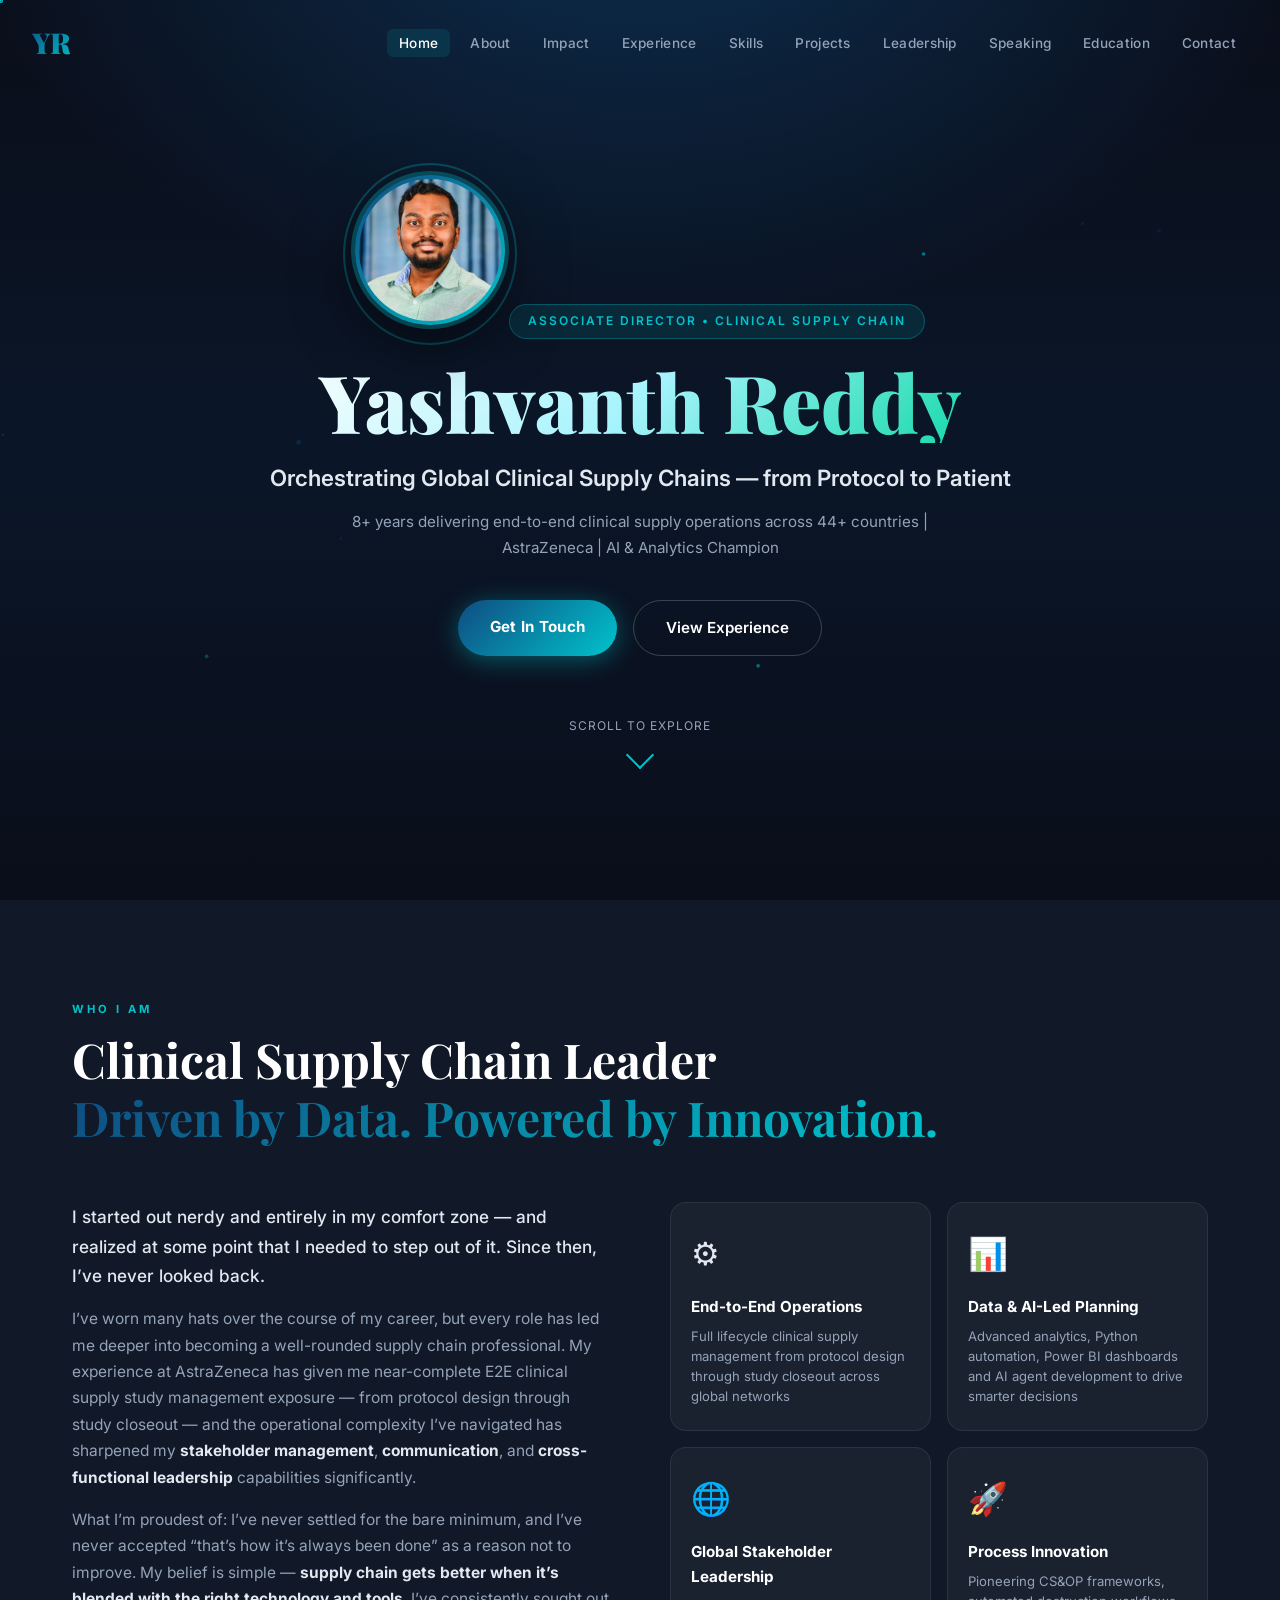
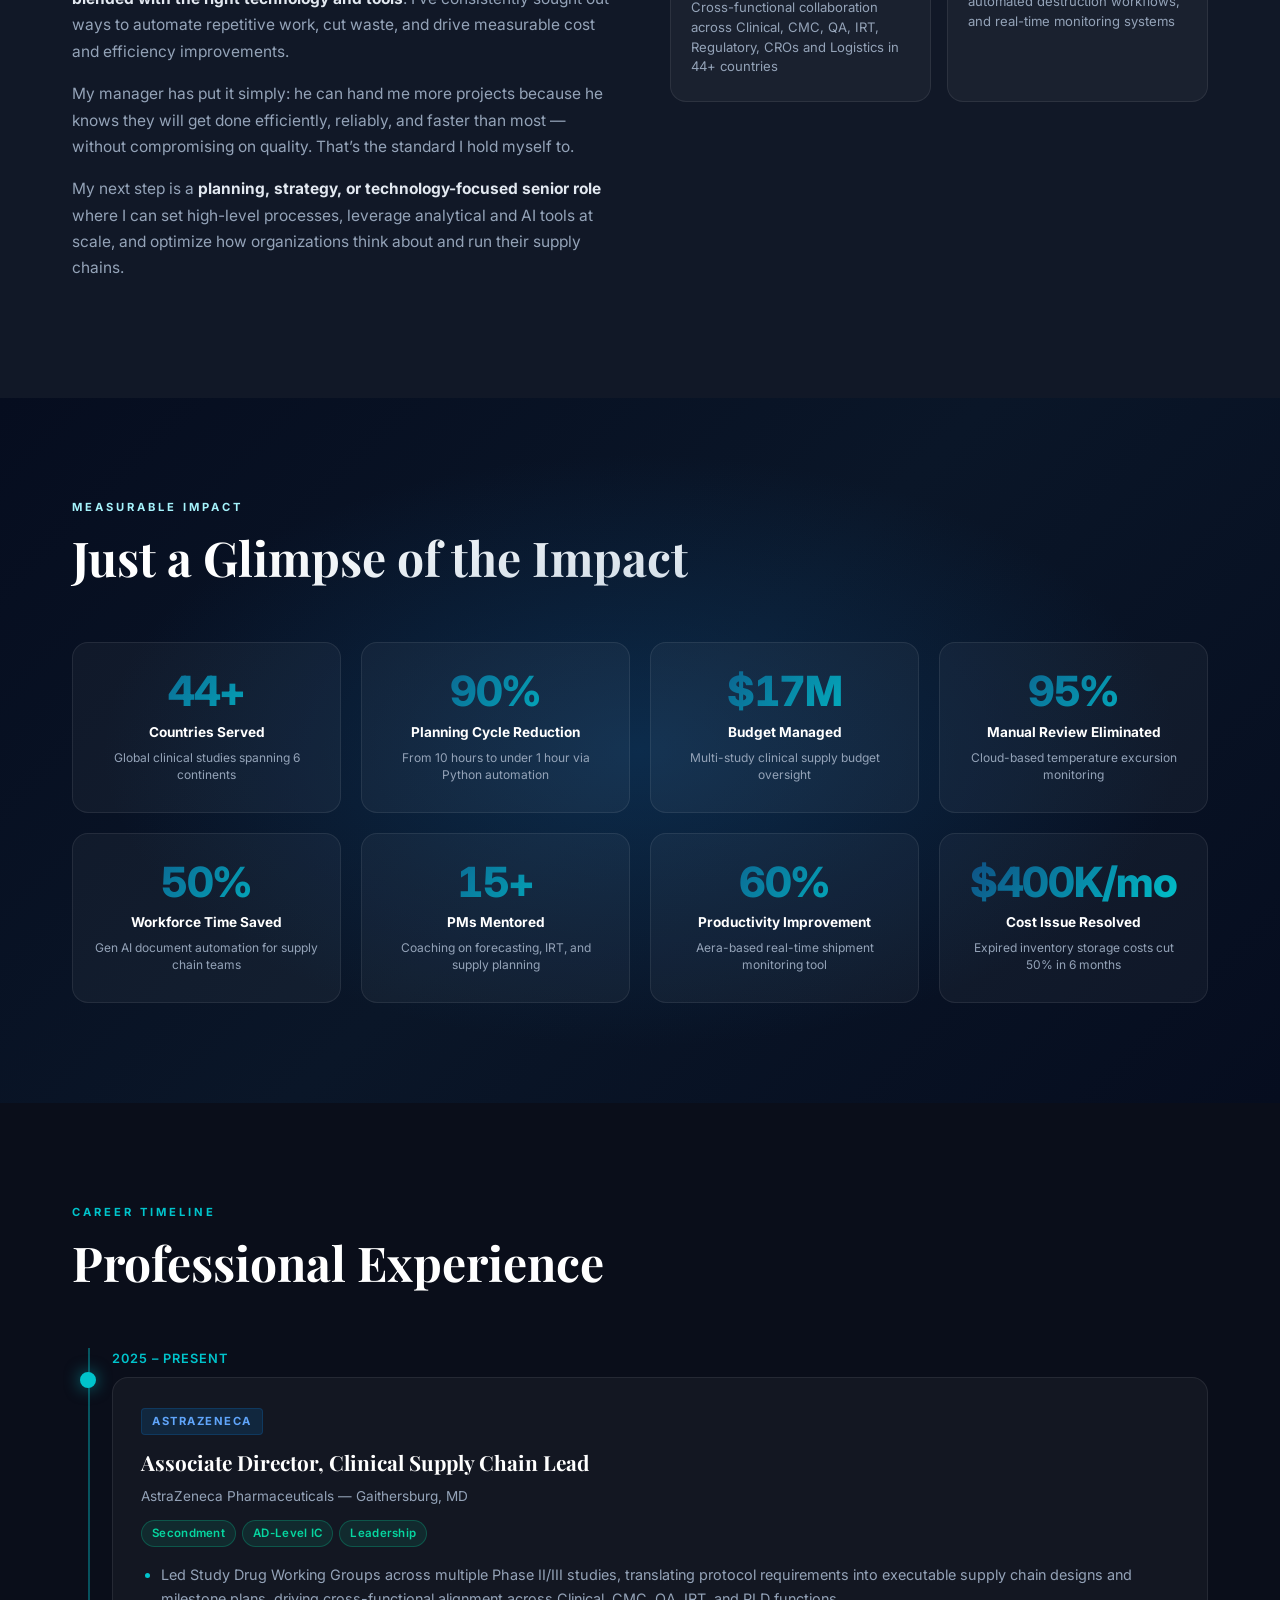
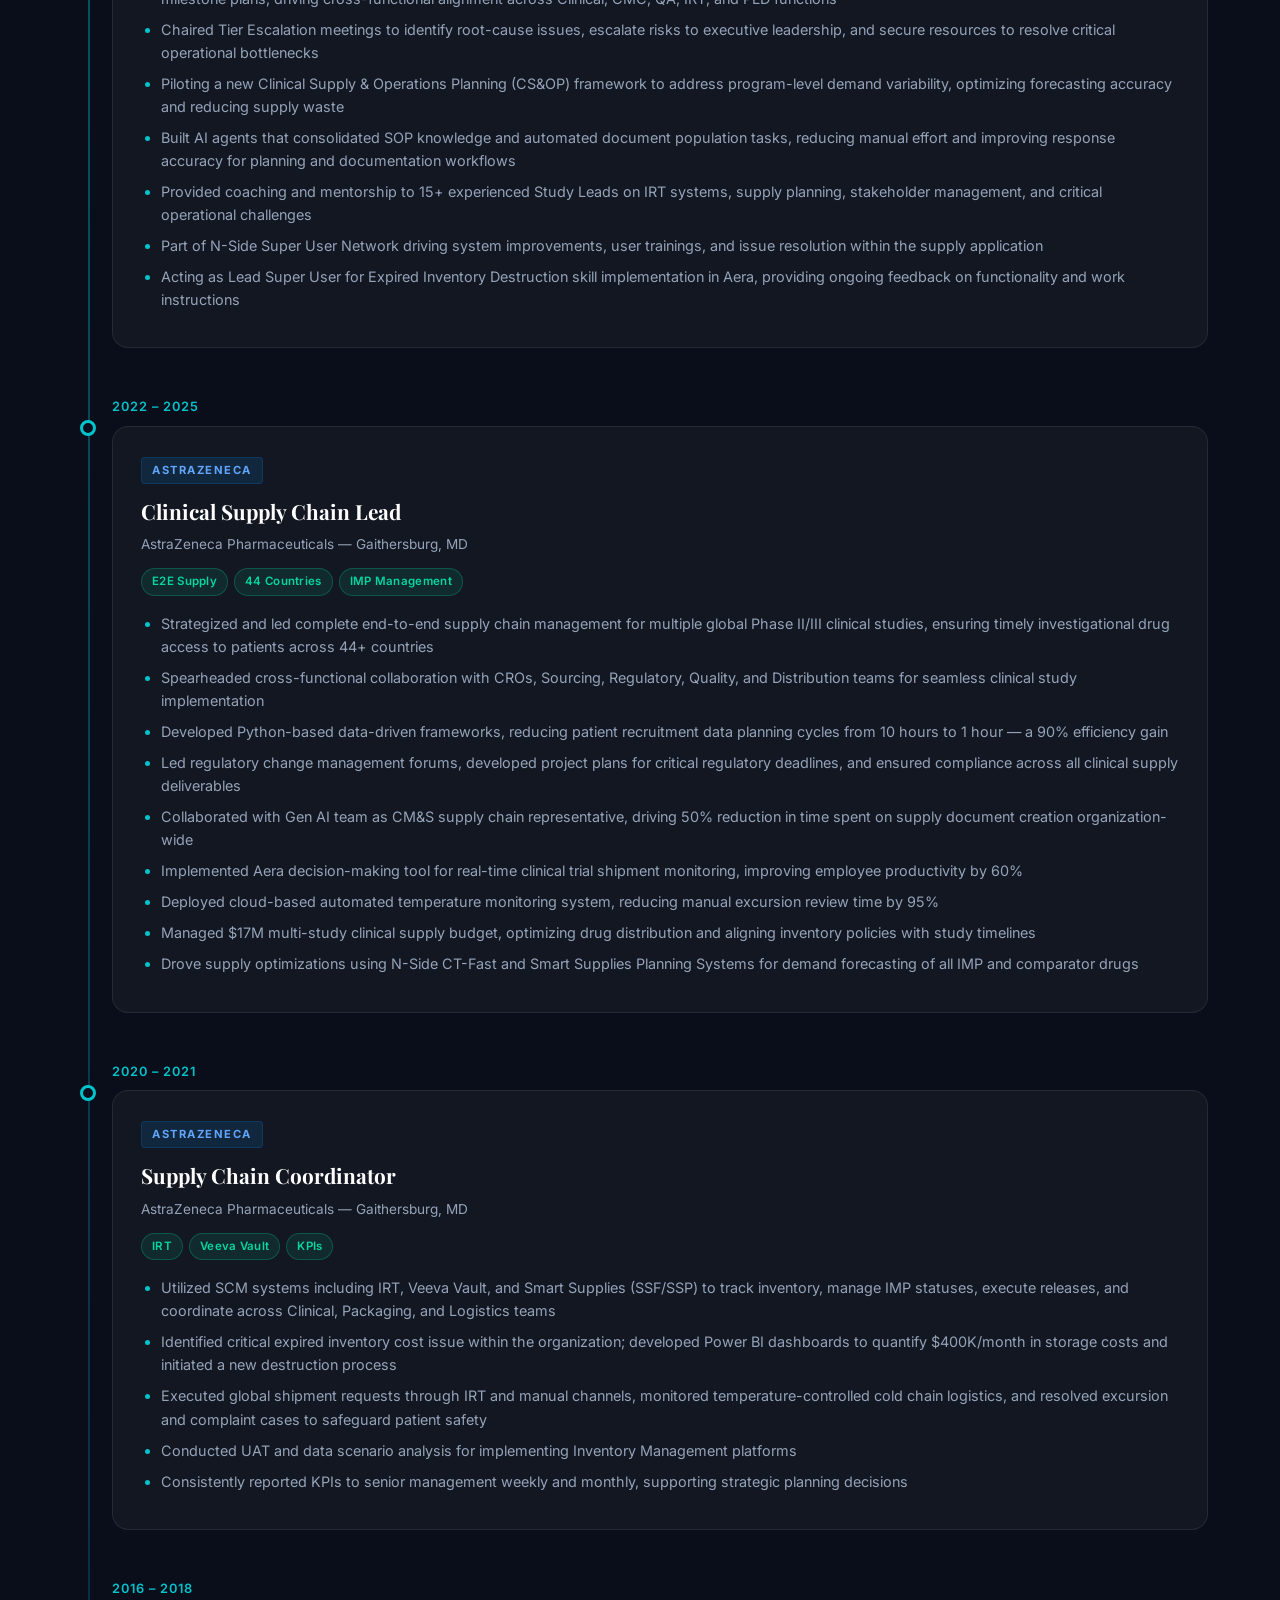
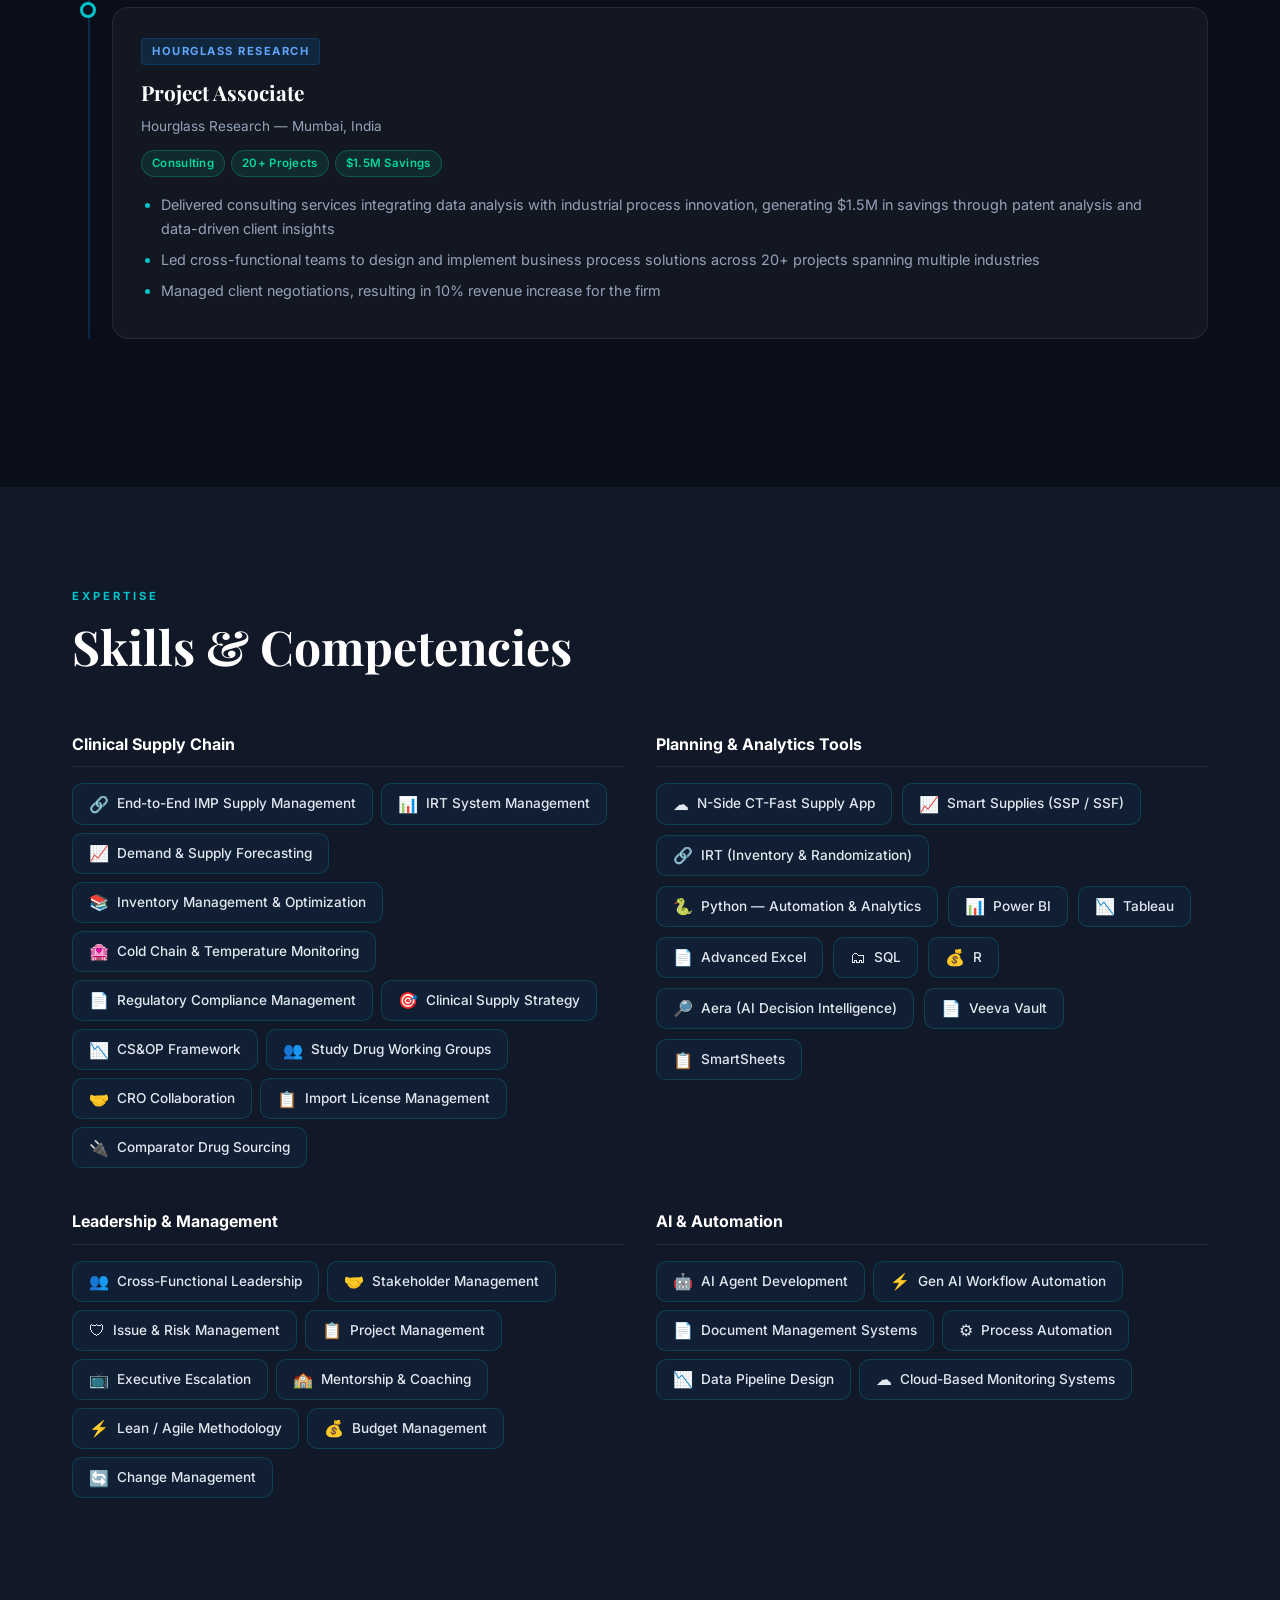
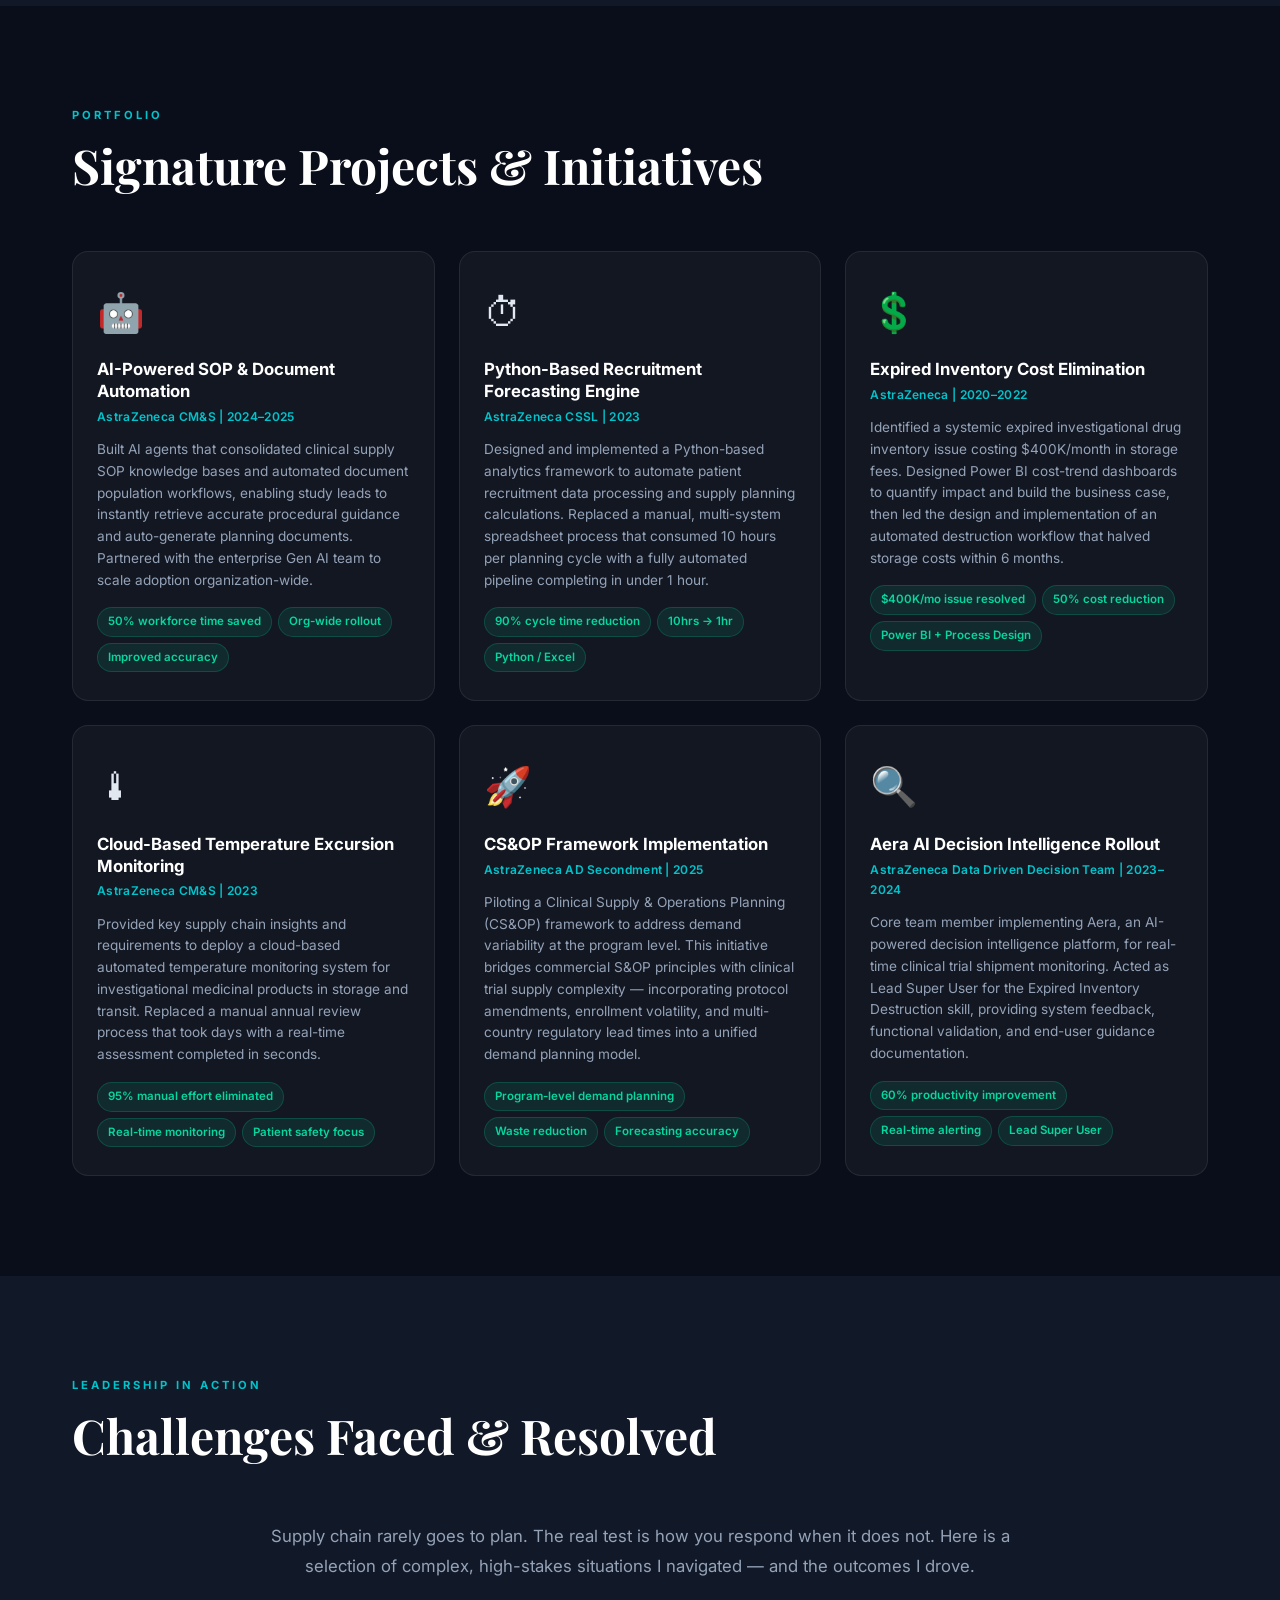
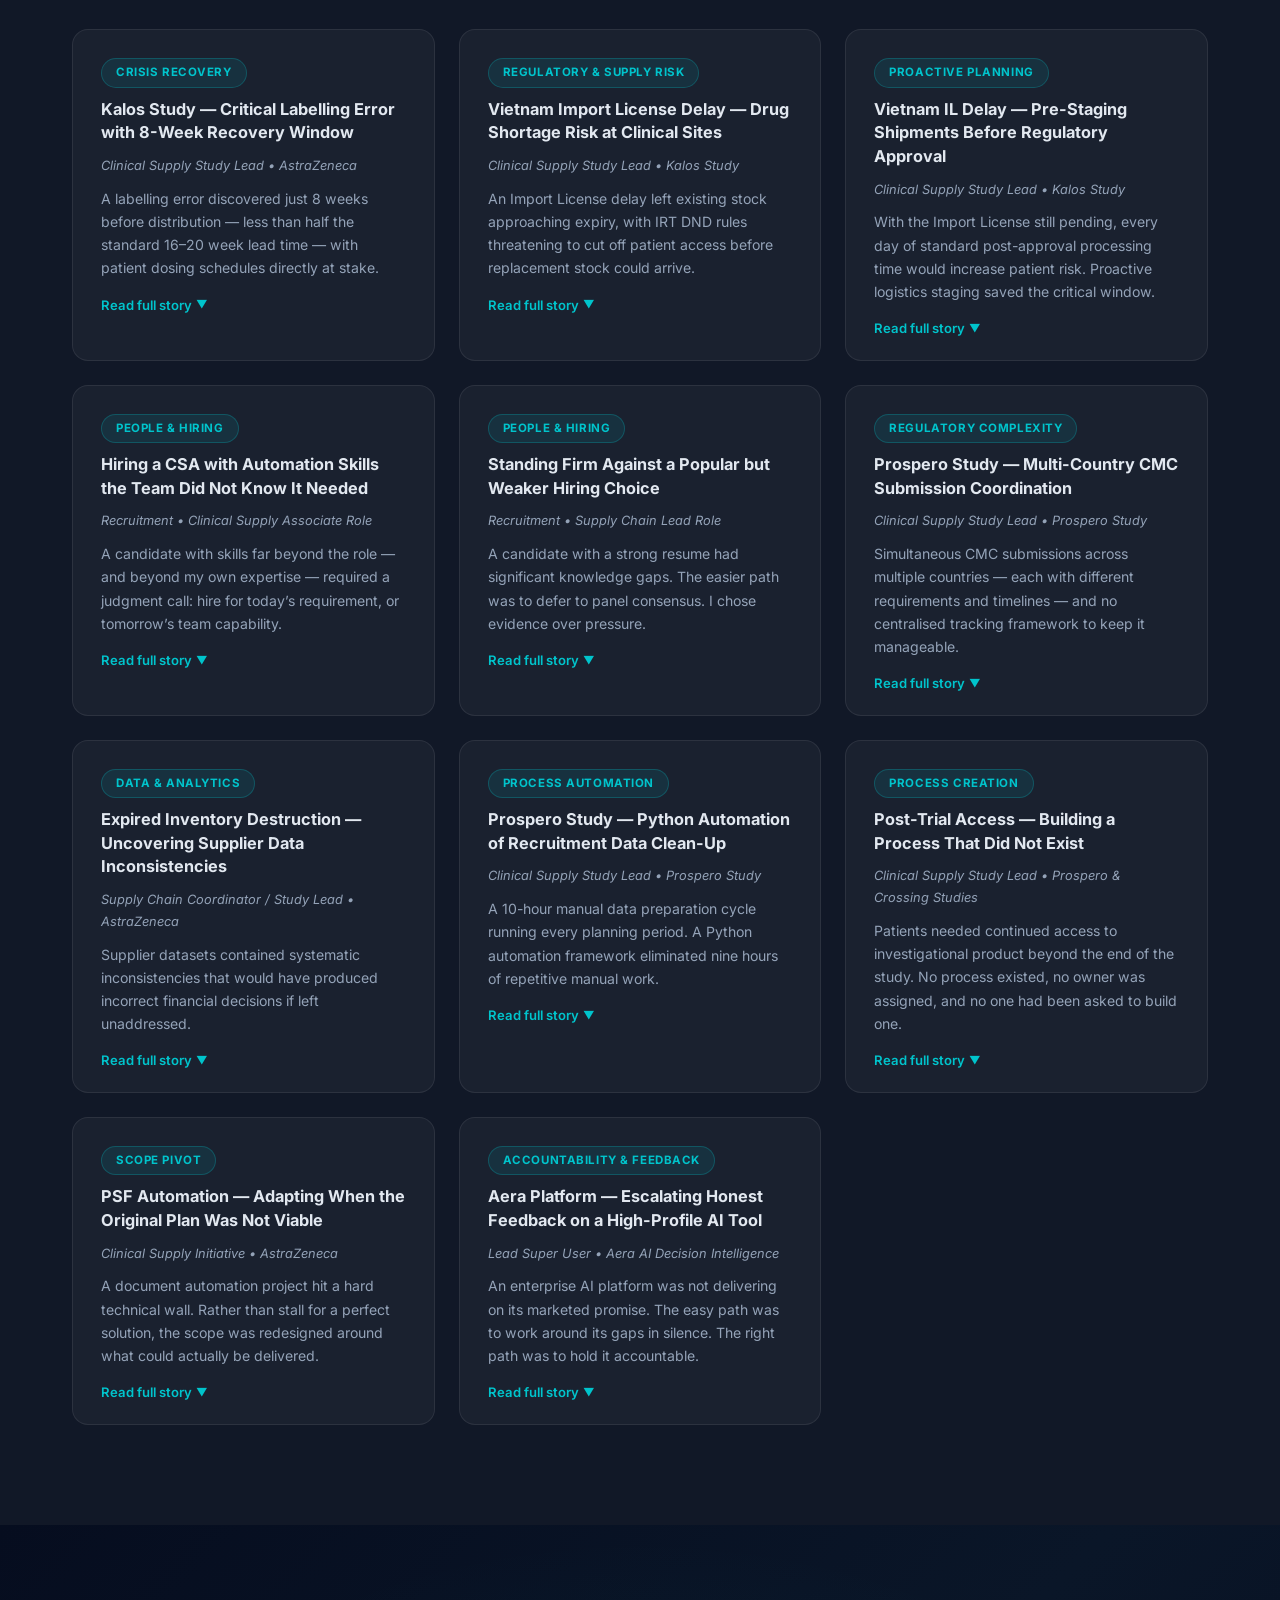
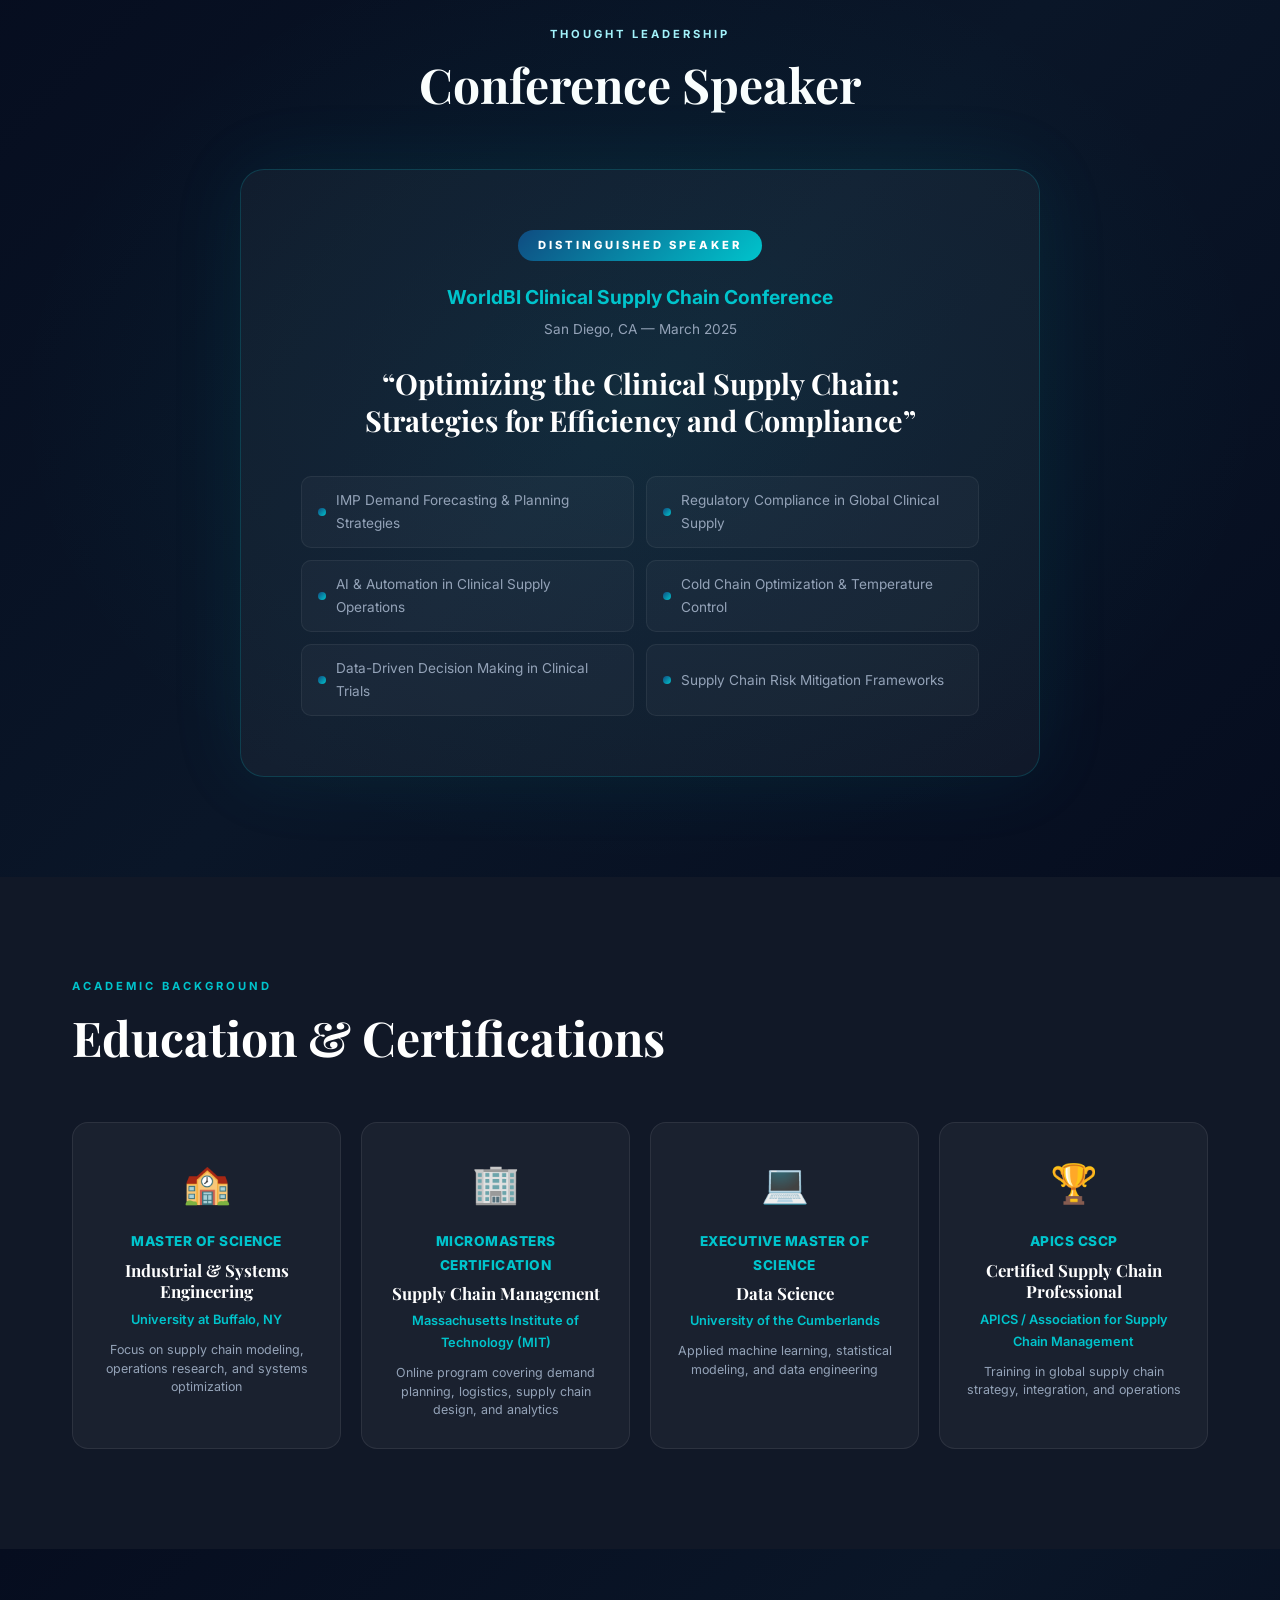
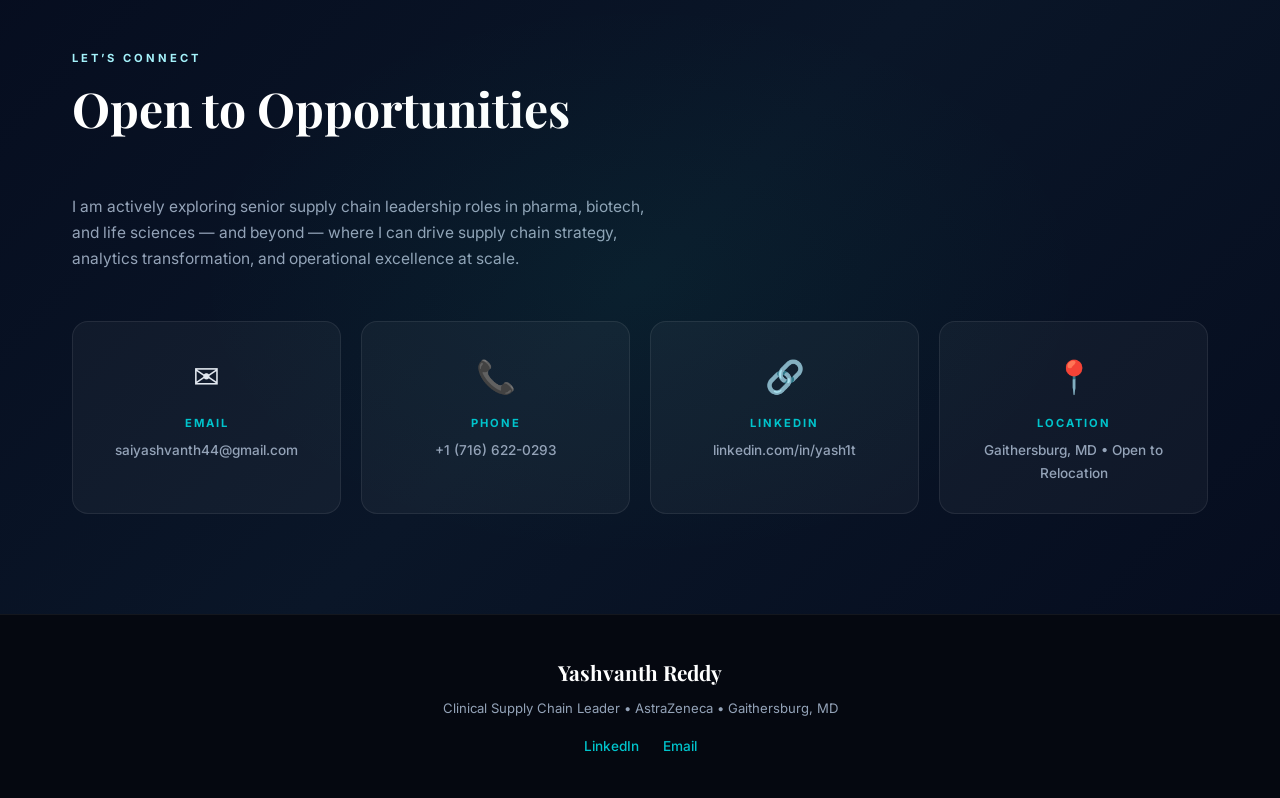
==== commit deed40b0: "6 fixes: stories visible, contact left-align, edu highlight removed, speaking title centered, skills" ====
--- a/index.html
+++ b/index.html
@@ -158,7 +158,7 @@
         <div class="timeline-date">2025 &ndash; Present</div>
         <div class="timeline-card">
           <div class="timeline-company-badge">AstraZeneca</div>
-          <div class="timeline-role">AD, Clinical Supply Chain Lead</div>
+          <div class="timeline-role">Associate Director, Clinical Supply Chain Lead</div>
           <div class="timeline-company">AstraZeneca Pharmaceuticals &mdash; Gaithersburg, MD</div>
           <div class="timeline-tag-row">
             <span class="tag">Secondment</span>
@@ -182,7 +182,7 @@
         <div class="timeline-date">2022 &ndash; 2025</div>
         <div class="timeline-card">
           <div class="timeline-company-badge">AstraZeneca</div>
-          <div class="timeline-role">Clinical Supply Study Lead</div>
+          <div class="timeline-role">Clinical Supply Chain Lead</div>
           <div class="timeline-company">AstraZeneca Pharmaceuticals &mdash; Gaithersburg, MD</div>
           <div class="timeline-tag-row">
             <span class="tag">E2E Supply</span>
@@ -259,18 +259,18 @@
       <div class="skill-category">
         <h3 class="skill-cat-title">Clinical Supply Chain</h3>
         <div class="skill-tags">
-          <span class="stag stag-primary">End-to-End IMP Supply Management</span>
-          <span class="stag stag-primary">IRT System Management</span>
-          <span class="stag stag-primary">Demand &amp; Supply Forecasting</span>
-          <span class="stag stag-primary">Inventory Management &amp; Optimization</span>
-          <span class="stag stag-primary">Cold Chain &amp; Temperature Monitoring</span>
-          <span class="stag stag-primary">Regulatory Compliance Management</span>
-          <span class="stag stag-primary">Clinical Supply Strategy</span>
-          <span class="stag stag-primary">CS&amp;OP Framework</span>
-          <span class="stag stag-primary">Study Drug Working Groups</span>
-          <span class="stag stag-primary">CRO Collaboration</span>
-          <span class="stag stag-primary">Import License Management</span>
-          <span class="stag stag-primary">Comparator Drug Sourcing</span>
+          <span class="skill-tool-tag"><span class="skill-tool-icon">&#128279;</span> End-to-End IMP Supply Management</span>
+          <span class="skill-tool-tag"><span class="skill-tool-icon">&#128202;</span> IRT System Management</span>
+          <span class="skill-tool-tag"><span class="skill-tool-icon">&#128200;</span> Demand &amp; Supply Forecasting</span>
+          <span class="skill-tool-tag"><span class="skill-tool-icon">&#128218;</span> Inventory Management &amp; Optimization</span>
+          <span class="skill-tool-tag"><span class="skill-tool-icon">&#127977;</span> Cold Chain &amp; Temperature Monitoring</span>
+          <span class="skill-tool-tag"><span class="skill-tool-icon">&#128196;</span> Regulatory Compliance Management</span>
+          <span class="skill-tool-tag"><span class="skill-tool-icon">&#127919;</span> Clinical Supply Strategy</span>
+          <span class="skill-tool-tag"><span class="skill-tool-icon">&#128201;</span> CS&amp;OP Framework</span>
+          <span class="skill-tool-tag"><span class="skill-tool-icon">&#128101;</span> Study Drug Working Groups</span>
+          <span class="skill-tool-tag"><span class="skill-tool-icon">&#129309;</span> CRO Collaboration</span>
+          <span class="skill-tool-tag"><span class="skill-tool-icon">&#128203;</span> Import License Management</span>
+          <span class="skill-tool-tag"><span class="skill-tool-icon">&#128268;</span> Comparator Drug Sourcing</span>
         </div>
       </div>
 
@@ -295,27 +295,27 @@
       <div class="skill-category">
         <h3 class="skill-cat-title">Leadership &amp; Management</h3>
         <div class="skill-tags">
-          <span class="stag stag-secondary">Cross-Functional Leadership</span>
-          <span class="stag stag-secondary">Stakeholder Management</span>
-          <span class="stag stag-secondary">Issue &amp; Risk Management</span>
-          <span class="stag stag-secondary">Project Management</span>
-          <span class="stag stag-secondary">Executive Escalation</span>
-          <span class="stag stag-secondary">Mentorship &amp; Coaching</span>
-          <span class="stag stag-secondary">Lean / Agile Methodology</span>
-          <span class="stag stag-secondary">Budget Management</span>
-          <span class="stag stag-secondary">Change Management</span>
+          <span class="skill-tool-tag"><span class="skill-tool-icon">&#128101;</span> Cross-Functional Leadership</span>
+          <span class="skill-tool-tag"><span class="skill-tool-icon">&#129309;</span> Stakeholder Management</span>
+          <span class="skill-tool-tag"><span class="skill-tool-icon">&#128737;</span> Issue &amp; Risk Management</span>
+          <span class="skill-tool-tag"><span class="skill-tool-icon">&#128203;</span> Project Management</span>
+          <span class="skill-tool-tag"><span class="skill-tool-icon">&#128250;</span> Executive Escalation</span>
+          <span class="skill-tool-tag"><span class="skill-tool-icon">&#127979;</span> Mentorship &amp; Coaching</span>
+          <span class="skill-tool-tag"><span class="skill-tool-icon">&#9889;</span> Lean / Agile Methodology</span>
+          <span class="skill-tool-tag"><span class="skill-tool-icon">&#128176;</span> Budget Management</span>
+          <span class="skill-tool-tag"><span class="skill-tool-icon">&#128260;</span> Change Management</span>
         </div>
       </div>
 
       <div class="skill-category">
         <h3 class="skill-cat-title">AI &amp; Automation</h3>
         <div class="skill-tags">
-          <span class="stag stag-tertiary">AI Agent Development</span>
-          <span class="stag stag-tertiary">Gen AI Workflow Automation</span>
-          <span class="stag stag-tertiary">Document Management Systems</span>
-          <span class="stag stag-tertiary">Process Automation</span>
-          <span class="stag stag-tertiary">Data Pipeline Design</span>
-          <span class="stag stag-tertiary">Cloud-Based Monitoring Systems</span>
+          <span class="skill-tool-tag"><span class="skill-tool-icon">&#129302;</span> AI Agent Development</span>
+          <span class="skill-tool-tag"><span class="skill-tool-icon">&#9889;</span> Gen AI Workflow Automation</span>
+          <span class="skill-tool-tag"><span class="skill-tool-icon">&#128196;</span> Document Management Systems</span>
+          <span class="skill-tool-tag"><span class="skill-tool-icon">&#9881;</span> Process Automation</span>
+          <span class="skill-tool-tag"><span class="skill-tool-icon">&#128201;</span> Data Pipeline Design</span>
+          <span class="skill-tool-tag"><span class="skill-tool-icon">&#9729;</span> Cloud-Based Monitoring Systems</span>
         </div>
       </div>
 
@@ -415,7 +415,7 @@
     <p class="stories-intro">Supply chain rarely goes to plan. The real test is how you respond when it does not. Here is a selection of complex, high-stakes situations I navigated &mdash; and the outcomes I drove.</p>
     <div class="stories-grid" id="storiesGrid">
 
-      <div class="story-card fade-in">
+      <div class="story-card">
         <div class="story-type-badge">Crisis Recovery</div>
         <div class="story-title">Kalos Study &mdash; Critical Labelling Error with 8-Week Recovery Window</div>
         <div class="story-context">Clinical Supply Study Lead &bull; AstraZeneca</div>
@@ -428,7 +428,7 @@
         <div class="story-expand-btn" onclick="toggleStory(this)">Read full story <span>&#9660;</span></div>
       </div>
 
-      <div class="story-card fade-in">
+      <div class="story-card">
         <div class="story-type-badge">Regulatory &amp; Supply Risk</div>
         <div class="story-title">Vietnam Import License Delay &mdash; Drug Shortage Risk at Clinical Sites</div>
         <div class="story-context">Clinical Supply Study Lead &bull; Kalos Study</div>
@@ -441,7 +441,7 @@
         <div class="story-expand-btn" onclick="toggleStory(this)">Read full story <span>&#9660;</span></div>
       </div>
 
-      <div class="story-card fade-in">
+      <div class="story-card">
         <div class="story-type-badge">Proactive Planning</div>
         <div class="story-title">Vietnam IL Delay &mdash; Pre-Staging Shipments Before Regulatory Approval</div>
         <div class="story-context">Clinical Supply Study Lead &bull; Kalos Study</div>
@@ -454,7 +454,7 @@
         <div class="story-expand-btn" onclick="toggleStory(this)">Read full story <span>&#9660;</span></div>
       </div>
 
-      <div class="story-card fade-in">
+      <div class="story-card">
         <div class="story-type-badge">People &amp; Hiring</div>
         <div class="story-title">Hiring a CSA with Automation Skills the Team Did Not Know It Needed</div>
         <div class="story-context">Recruitment &bull; Clinical Supply Associate Role</div>
@@ -467,7 +467,7 @@
         <div class="story-expand-btn" onclick="toggleStory(this)">Read full story <span>&#9660;</span></div>
       </div>
 
-      <div class="story-card fade-in">
+      <div class="story-card">
         <div class="story-type-badge">People &amp; Hiring</div>
         <div class="story-title">Standing Firm Against a Popular but Weaker Hiring Choice</div>
         <div class="story-context">Recruitment &bull; Supply Chain Lead Role</div>
@@ -480,7 +480,7 @@
         <div class="story-expand-btn" onclick="toggleStory(this)">Read full story <span>&#9660;</span></div>
       </div>
 
-      <div class="story-card fade-in">
+      <div class="story-card">
         <div class="story-type-badge">Regulatory Complexity</div>
         <div class="story-title">Prospero Study &mdash; Multi-Country CMC Submission Coordination</div>
         <div class="story-context">Clinical Supply Study Lead &bull; Prospero Study</div>
@@ -493,7 +493,7 @@
         <div class="story-expand-btn" onclick="toggleStory(this)">Read full story <span>&#9660;</span></div>
       </div>
 
-      <div class="story-card fade-in">
+      <div class="story-card">
         <div class="story-type-badge">Data &amp; Analytics</div>
         <div class="story-title">Expired Inventory Destruction &mdash; Uncovering Supplier Data Inconsistencies</div>
         <div class="story-context">Supply Chain Coordinator / Study Lead &bull; AstraZeneca</div>
@@ -506,7 +506,7 @@
         <div class="story-expand-btn" onclick="toggleStory(this)">Read full story <span>&#9660;</span></div>
       </div>
 
-      <div class="story-card fade-in">
+      <div class="story-card">
         <div class="story-type-badge">Process Automation</div>
         <div class="story-title">Prospero Study &mdash; Python Automation of Recruitment Data Clean-Up</div>
         <div class="story-context">Clinical Supply Study Lead &bull; Prospero Study</div>
@@ -519,7 +519,7 @@
         <div class="story-expand-btn" onclick="toggleStory(this)">Read full story <span>&#9660;</span></div>
       </div>
 
-      <div class="story-card fade-in">
+      <div class="story-card">
         <div class="story-type-badge">Process Creation</div>
         <div class="story-title">Post-Trial Access &mdash; Building a Process That Did Not Exist</div>
         <div class="story-context">Clinical Supply Study Lead &bull; Prospero &amp; Crossing Studies</div>
@@ -532,7 +532,7 @@
         <div class="story-expand-btn" onclick="toggleStory(this)">Read full story <span>&#9660;</span></div>
       </div>
 
-      <div class="story-card fade-in">
+      <div class="story-card">
         <div class="story-type-badge">Scope Pivot</div>
         <div class="story-title">PSF Automation &mdash; Adapting When the Original Plan Was Not Viable</div>
         <div class="story-context">Clinical Supply Initiative &bull; AstraZeneca</div>
@@ -545,7 +545,7 @@
         <div class="story-expand-btn" onclick="toggleStory(this)">Read full story <span>&#9660;</span></div>
       </div>
 
-      <div class="story-card fade-in">
+      <div class="story-card">
         <div class="story-type-badge">Accountability &amp; Feedback</div>
         <div class="story-title">Aera Platform &mdash; Escalating Honest Feedback on a High-Profile AI Tool</div>
         <div class="story-context">Lead Super User &bull; Aera AI Decision Intelligence</div>
@@ -598,7 +598,7 @@
         <div class="edu-school">University at Buffalo, NY</div>
         <div class="edu-desc">Focus on supply chain modeling, operations research, and systems optimization</div>
       </div>
-      <div class="edu-card edu-card-featured">
+      <div class="edu-card">
         <div class="edu-icon">&#127970;</div>
         <div class="edu-degree">MicroMasters Certification</div>
         <div class="edu-field">Supply Chain Management</div>
@@ -629,7 +629,7 @@
   <div class="section-container">
     <div class="section-label" style="color:#a5f3fc;">Let&rsquo;s Connect</div>
     <h2 class="section-title" style="color:#fff;">Open to Opportunities</h2>
-    <p class="contact-sub" style="text-align:center;margin-left:auto;margin-right:auto;">I am actively exploring senior supply chain leadership roles in pharma, biotech, and life sciences &mdash; and beyond &mdash; where I can drive supply chain strategy, analytics transformation, and operational excellence at scale.</p>
+    <p class="contact-sub">I am actively exploring senior supply chain leadership roles in pharma, biotech, and life sciences &mdash; and beyond &mdash; where I can drive supply chain strategy, analytics transformation, and operational excellence at scale.</p>
     <div class="contact-cards">
       <a href="mailto:saiyashvanth44@gmail.com" class="contact-card">
         <div class="contact-icon">&#9993;</div>
--- a/style.css
+++ b/style.css
@@ -865,3 +865,9 @@
   .section-container { padding: 70px 20px; }
   .hero-photo { width: 120px; height: 120px; }
 }
+
+/* ===================== SPEAKING SECTION ALIGNMENT FIX ===================== */
+#speaking .section-label,
+#speaking .section-title {
+  text-align: center;
+}
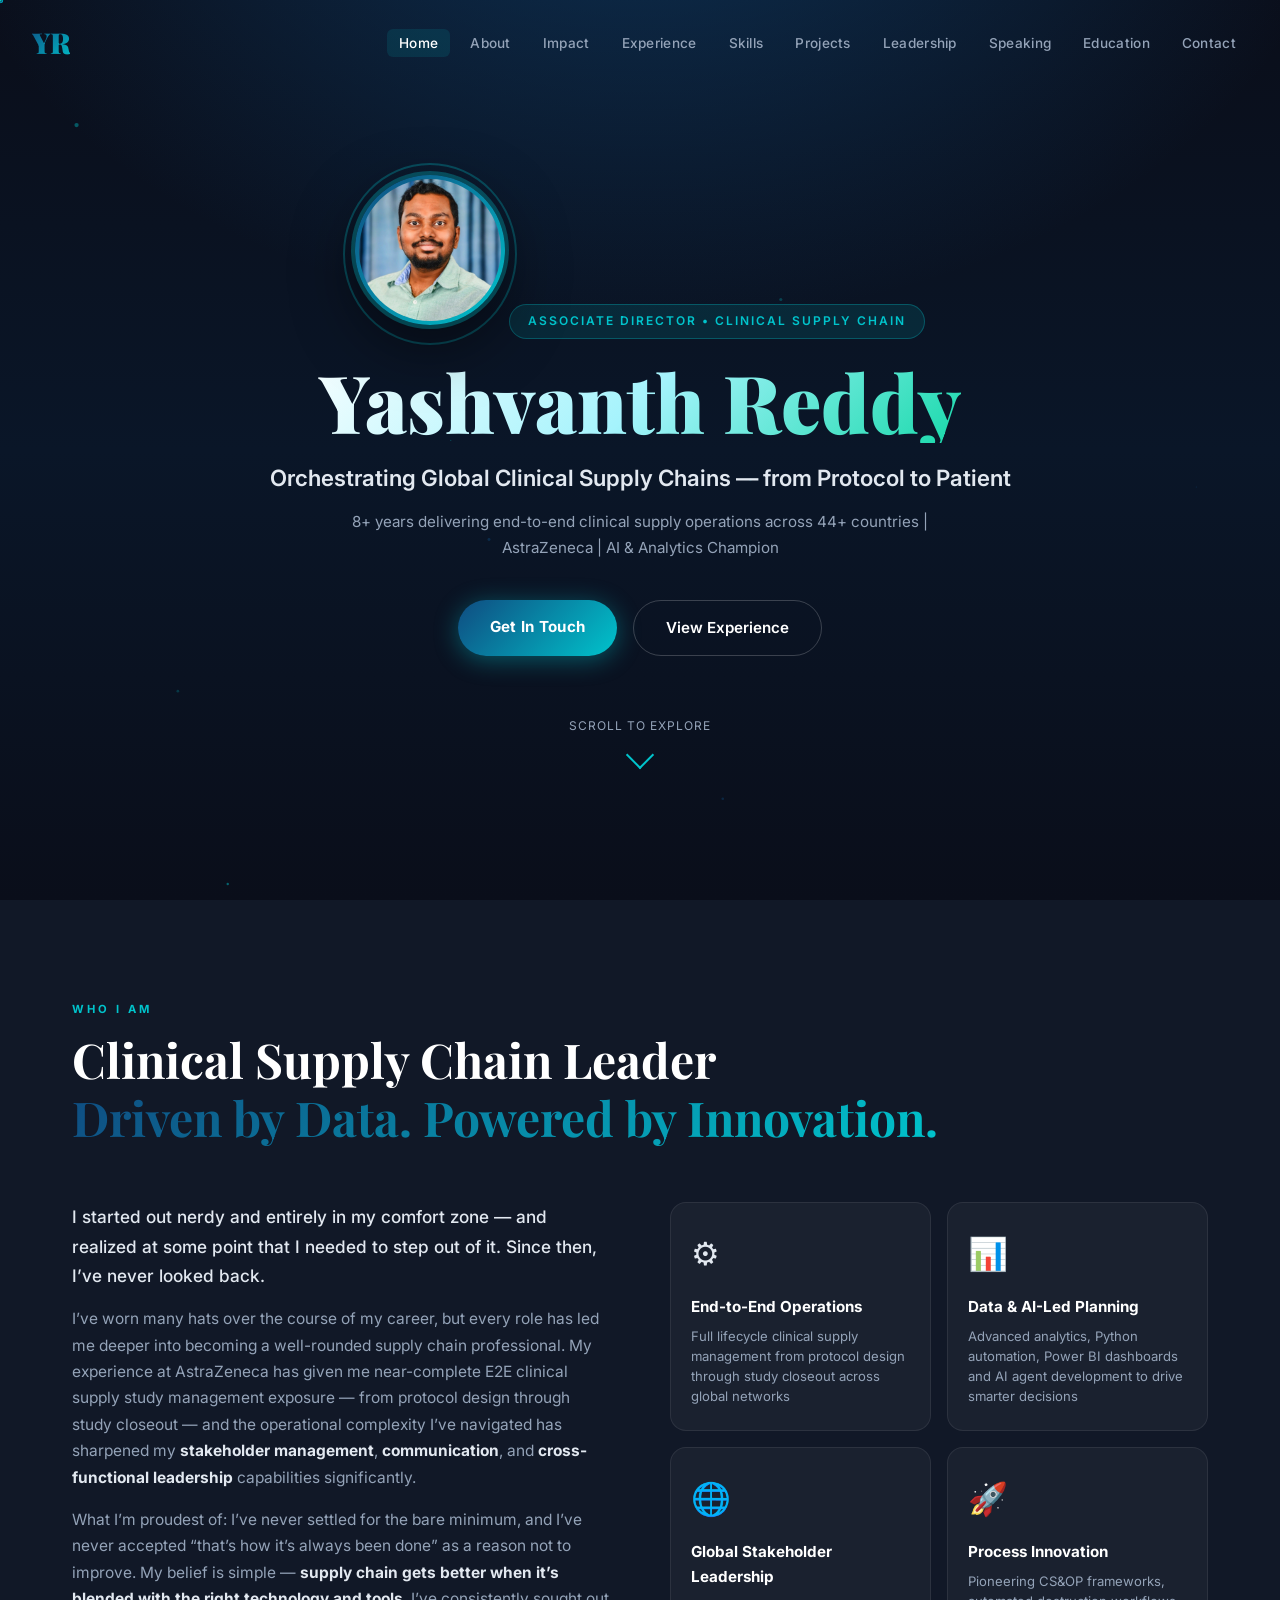
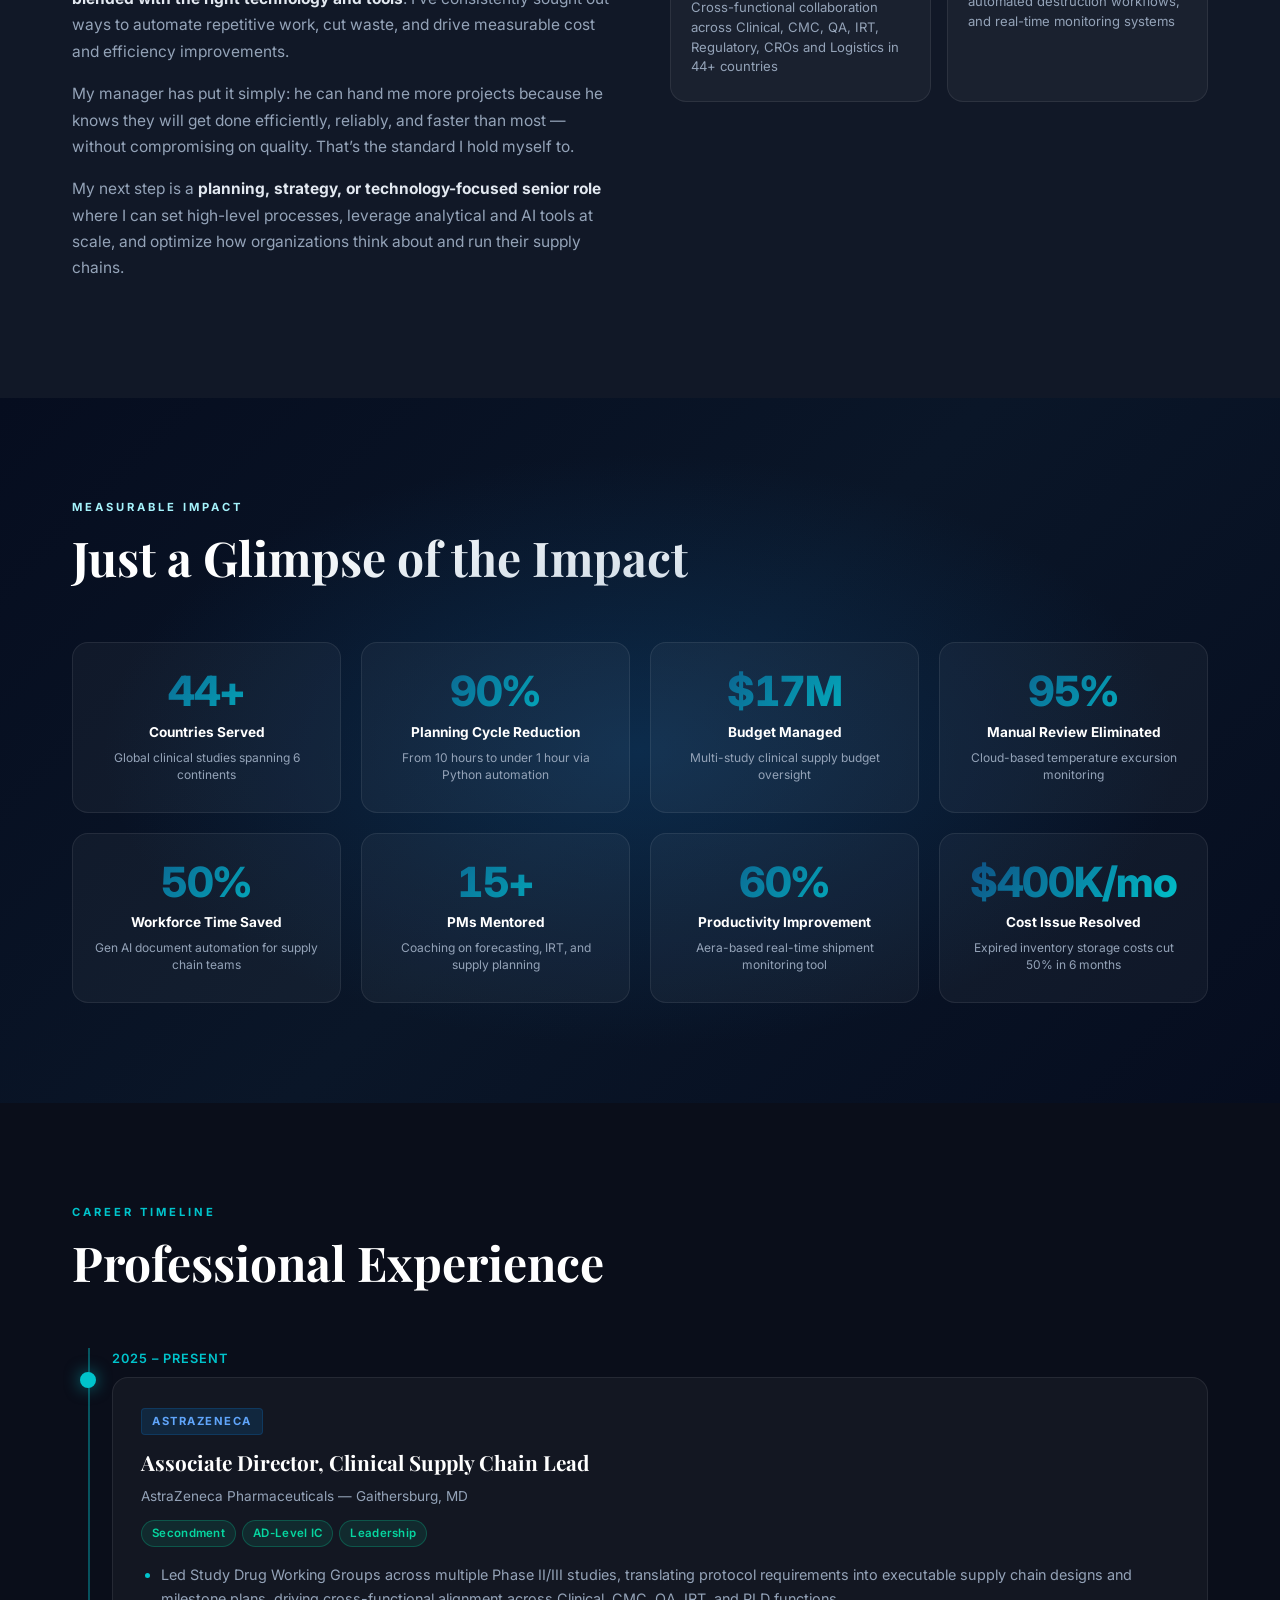
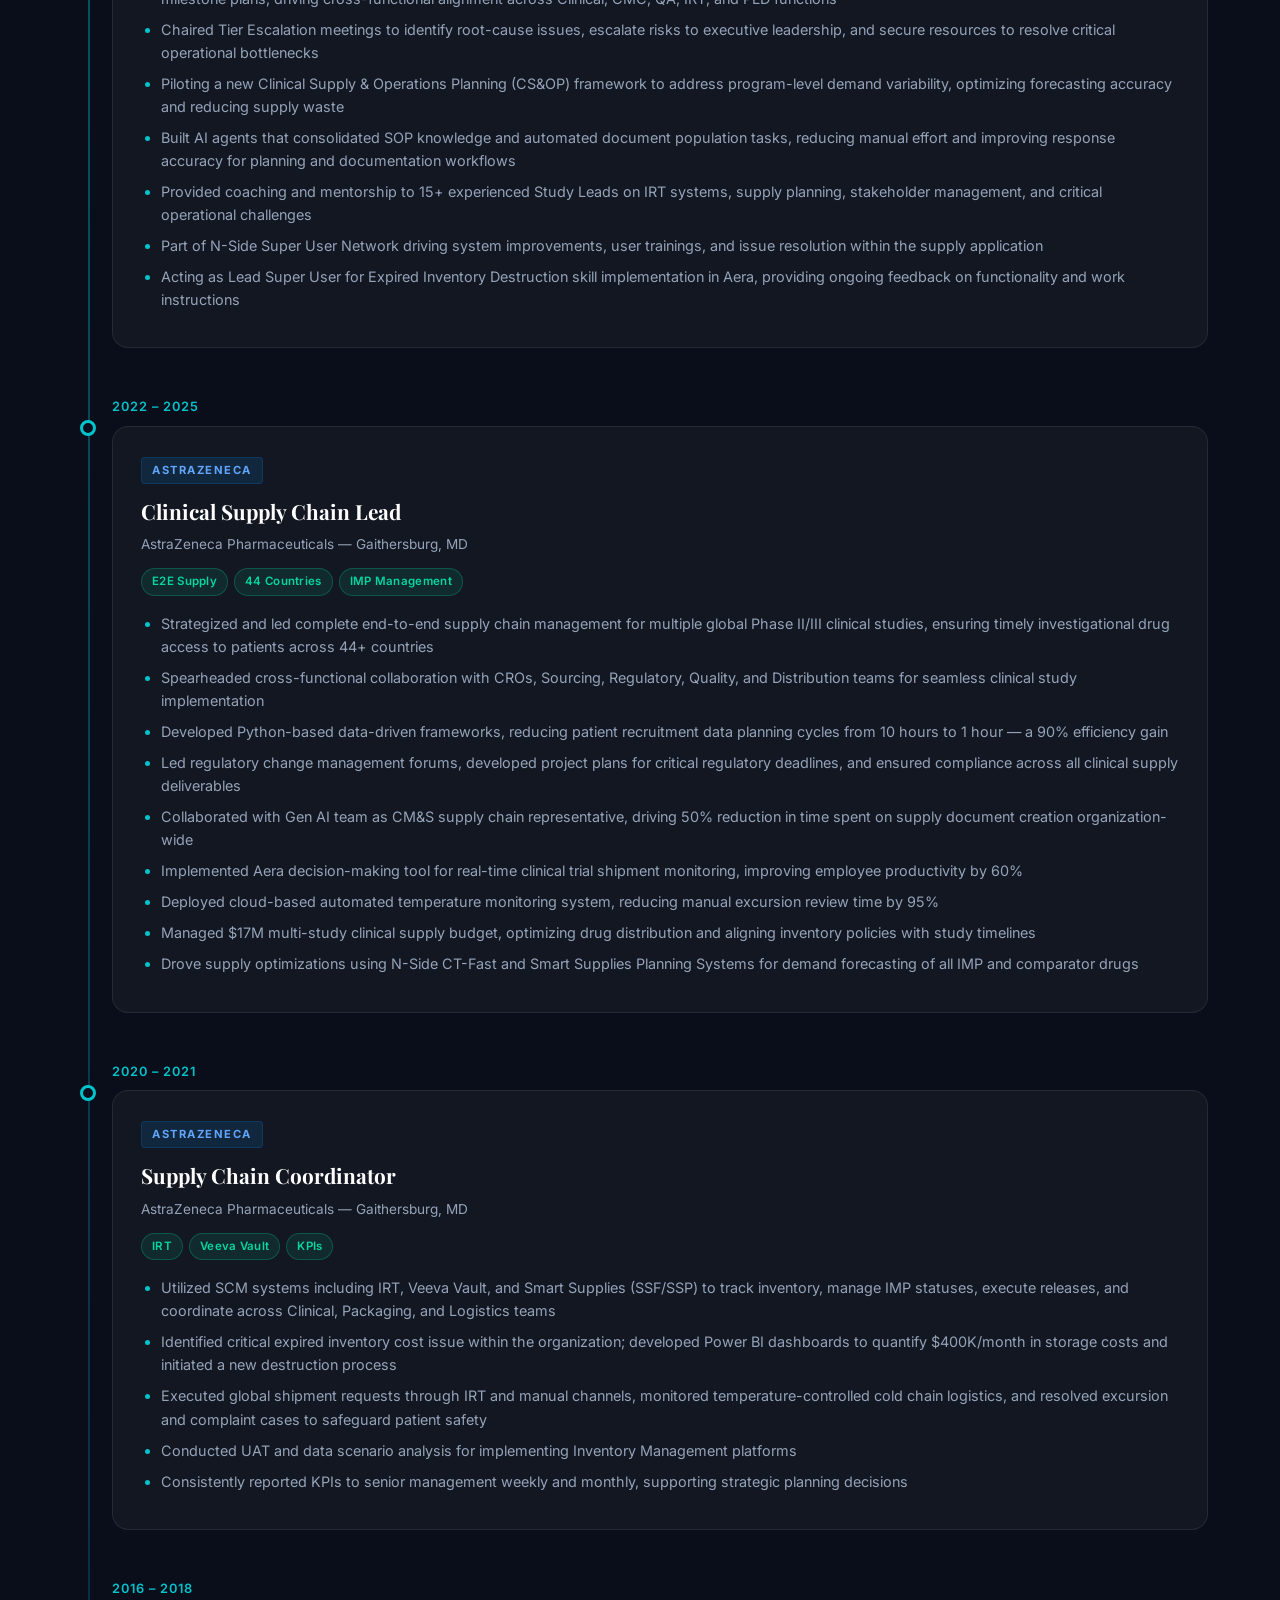
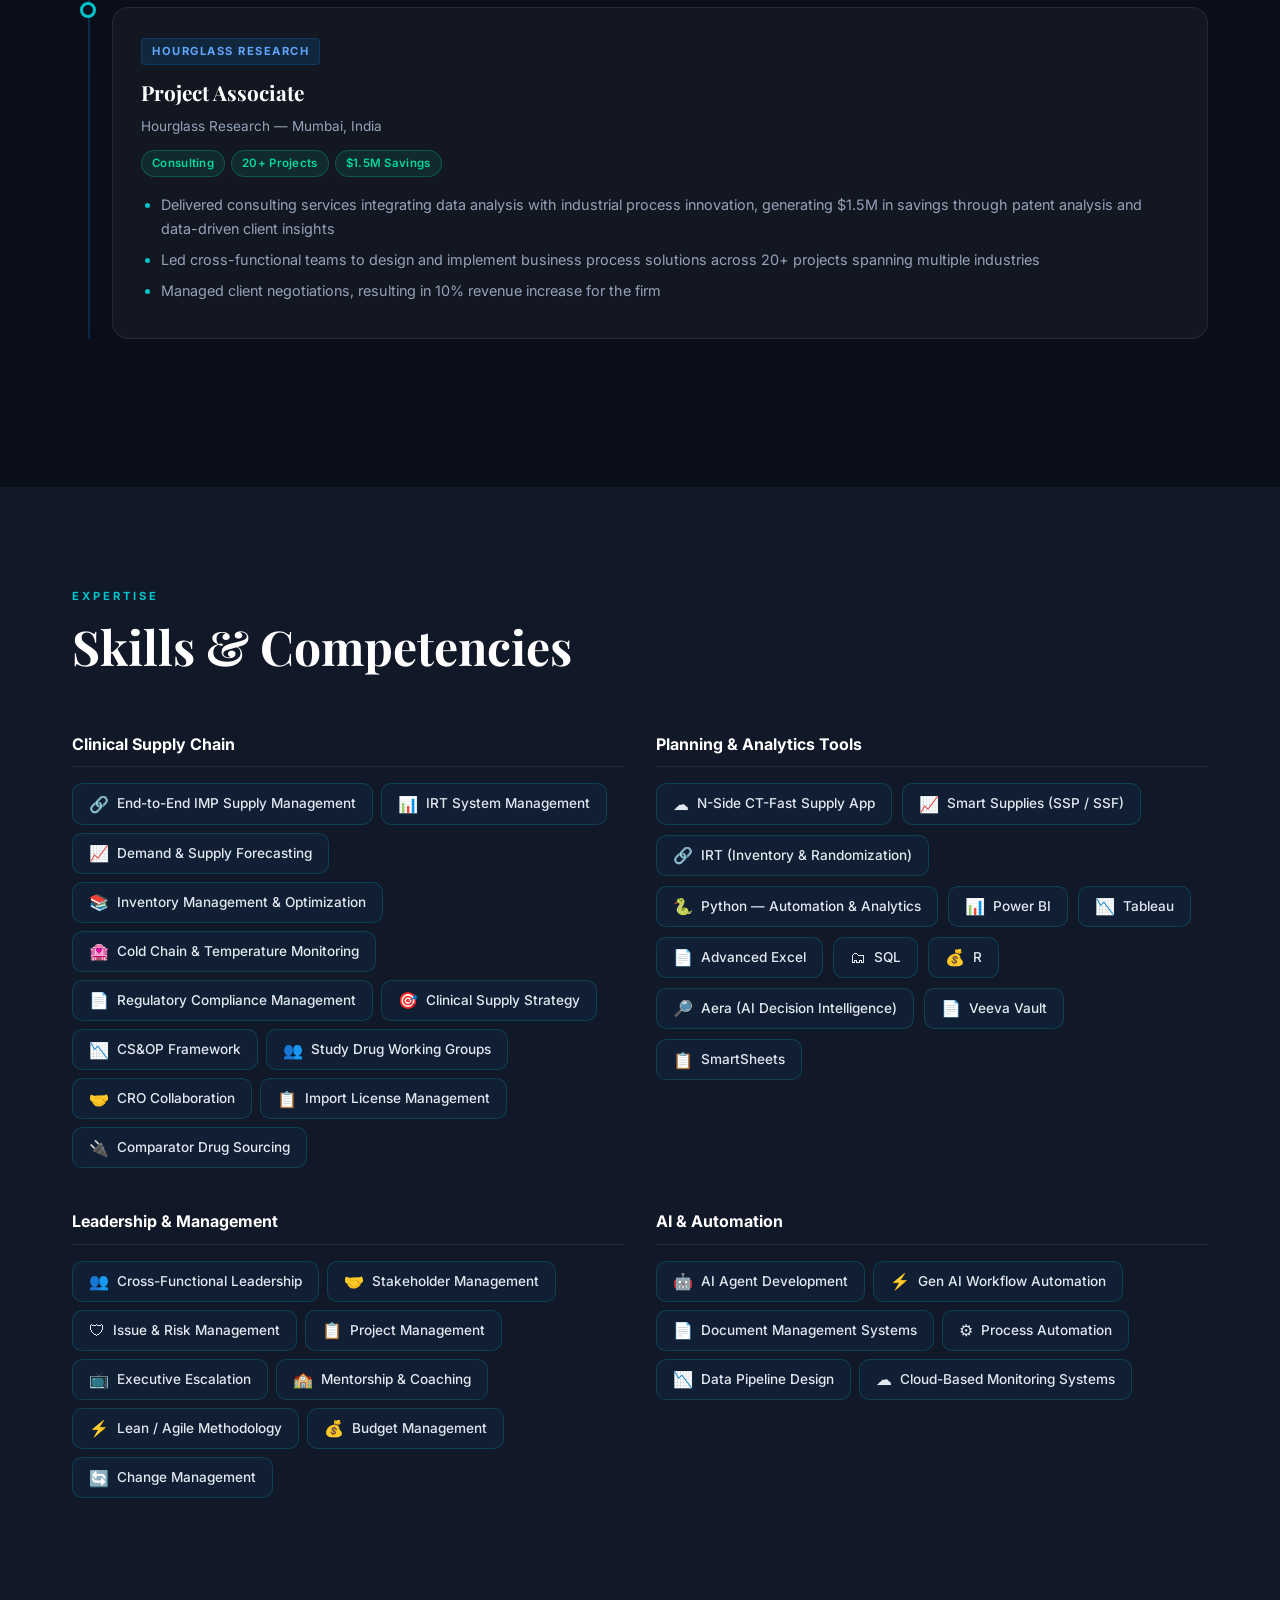
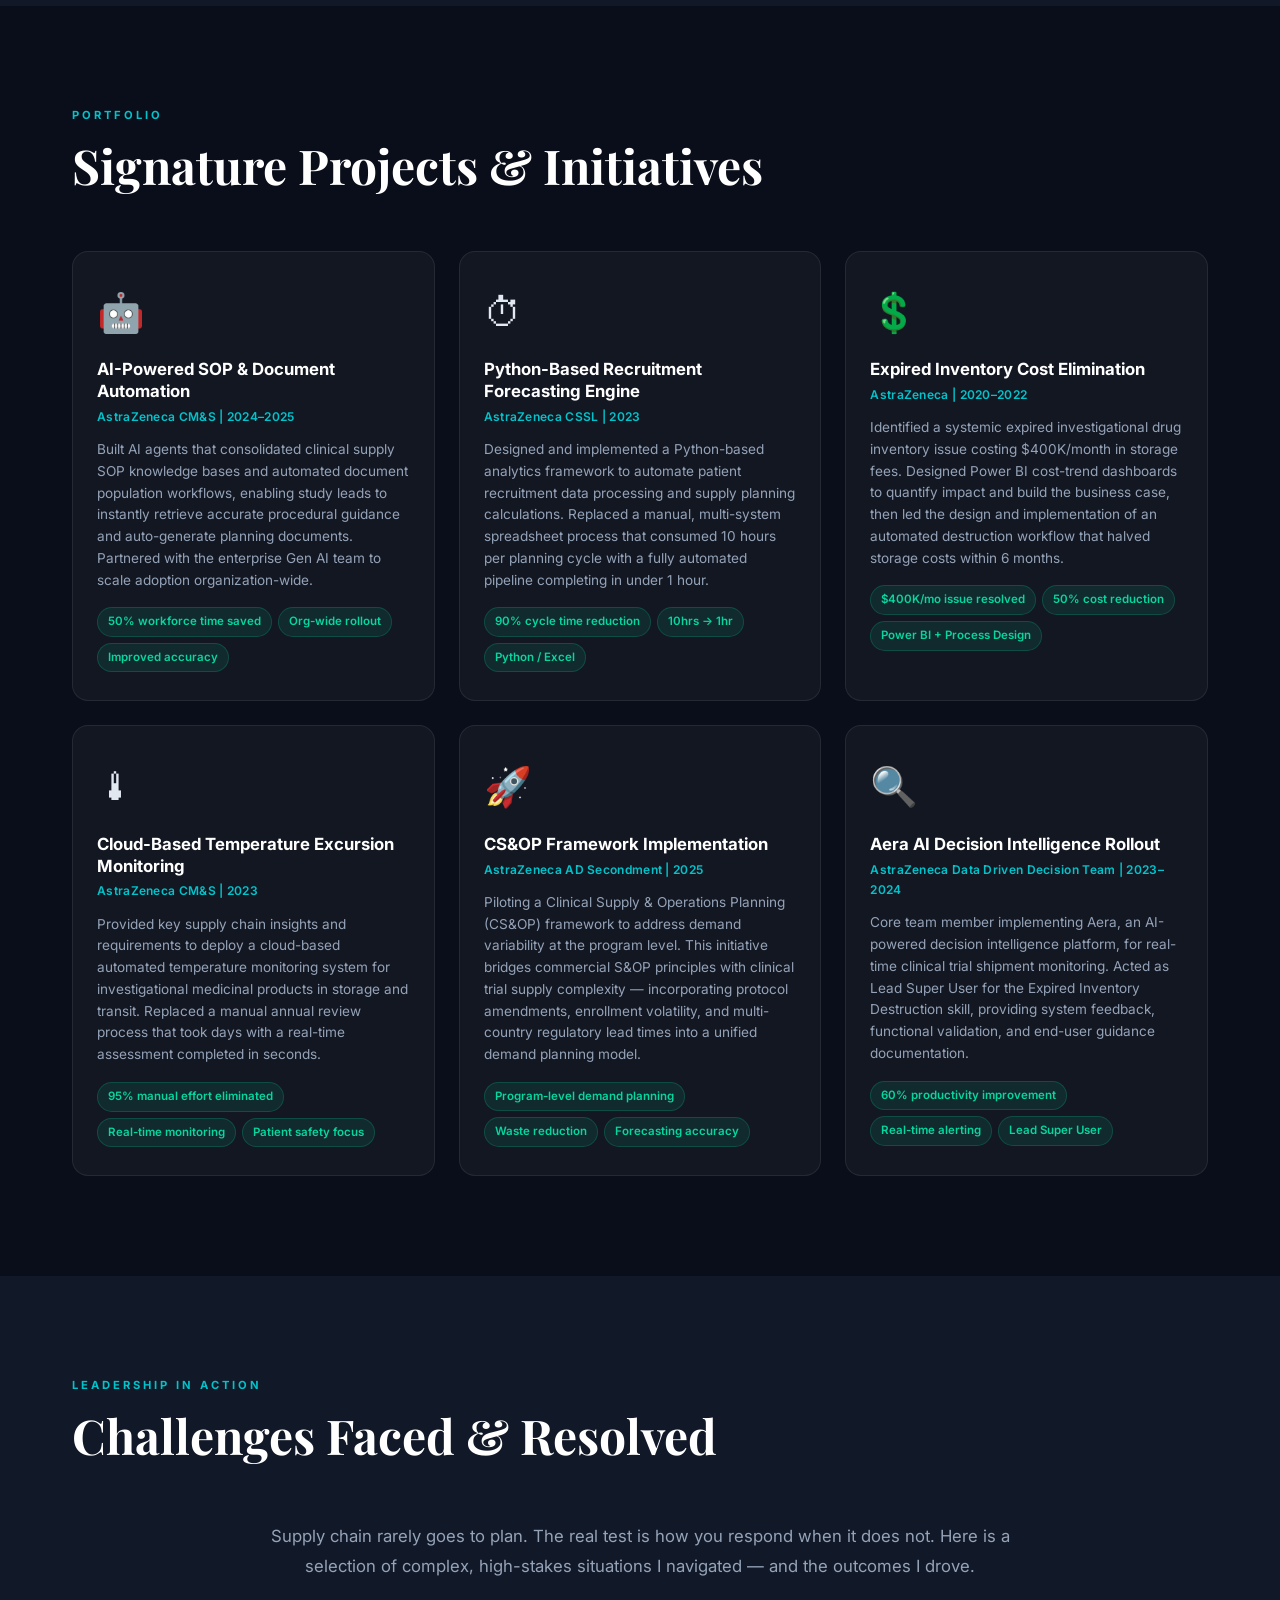
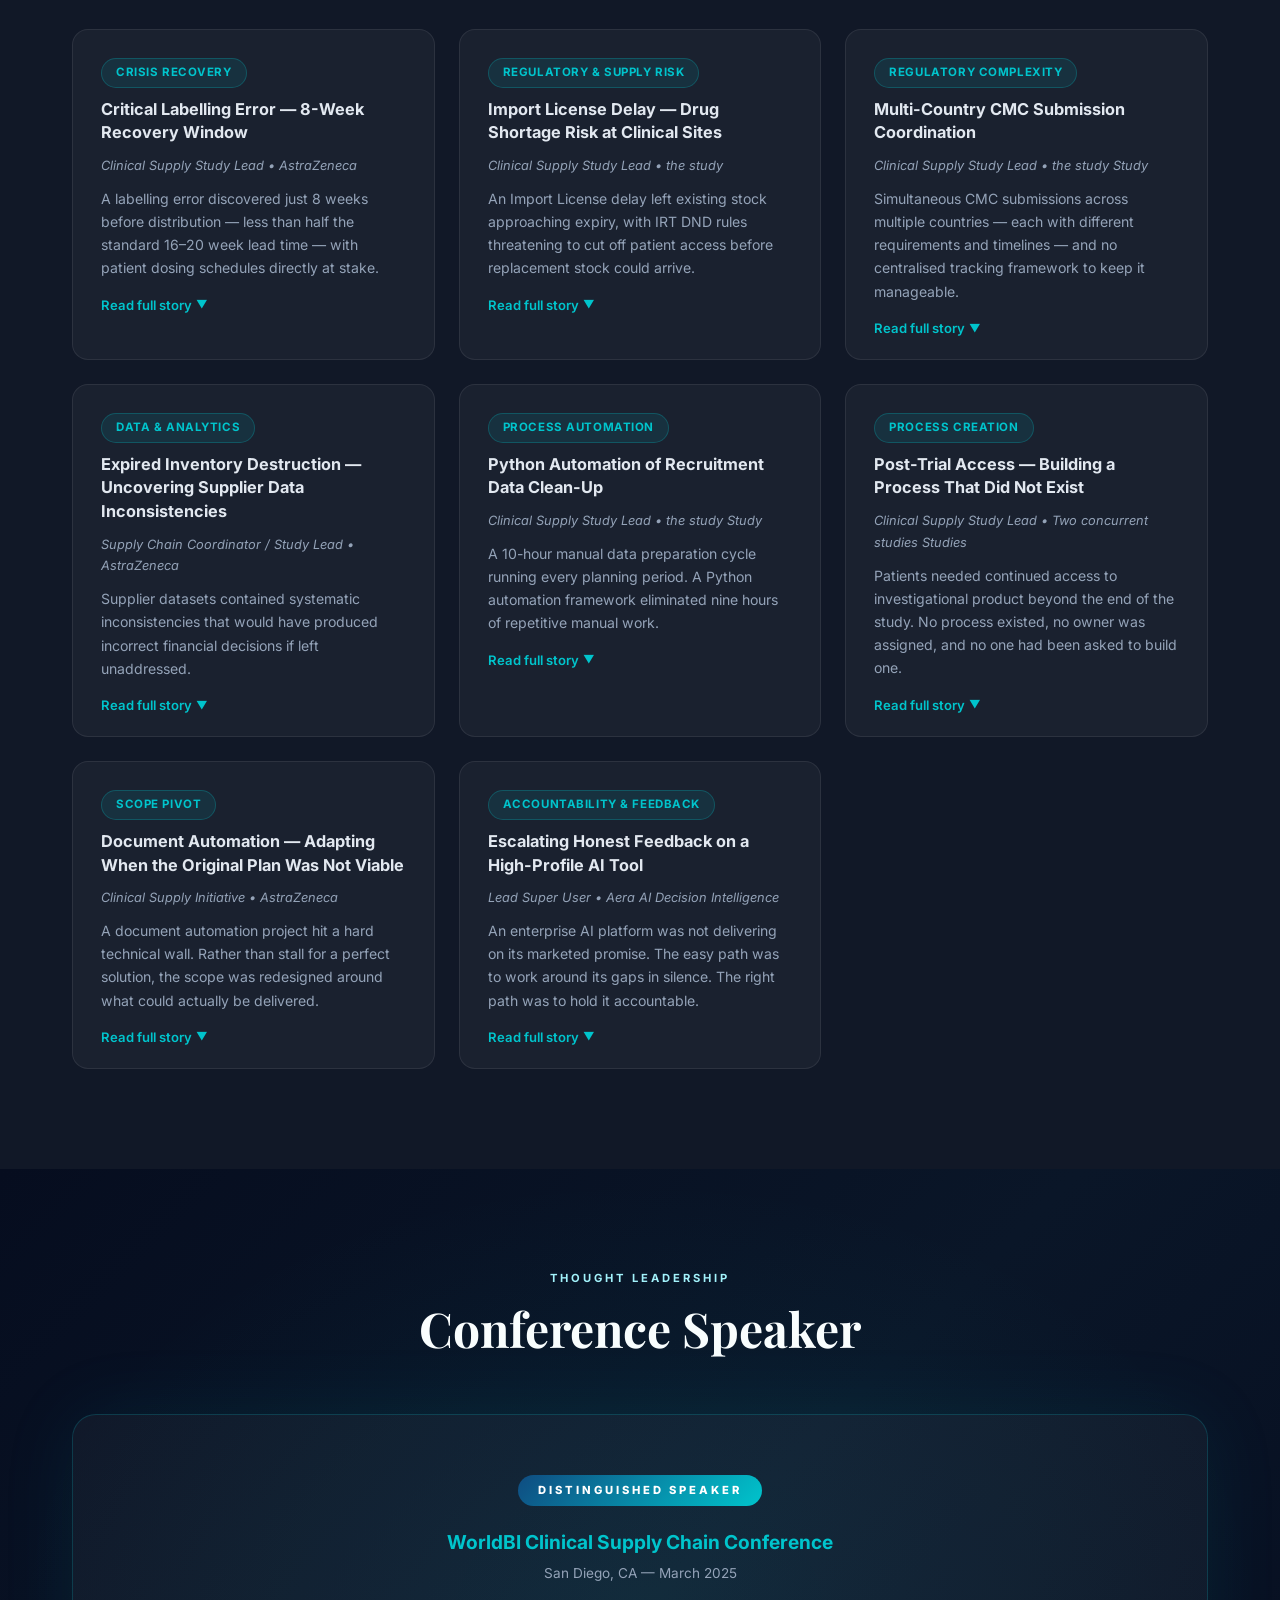
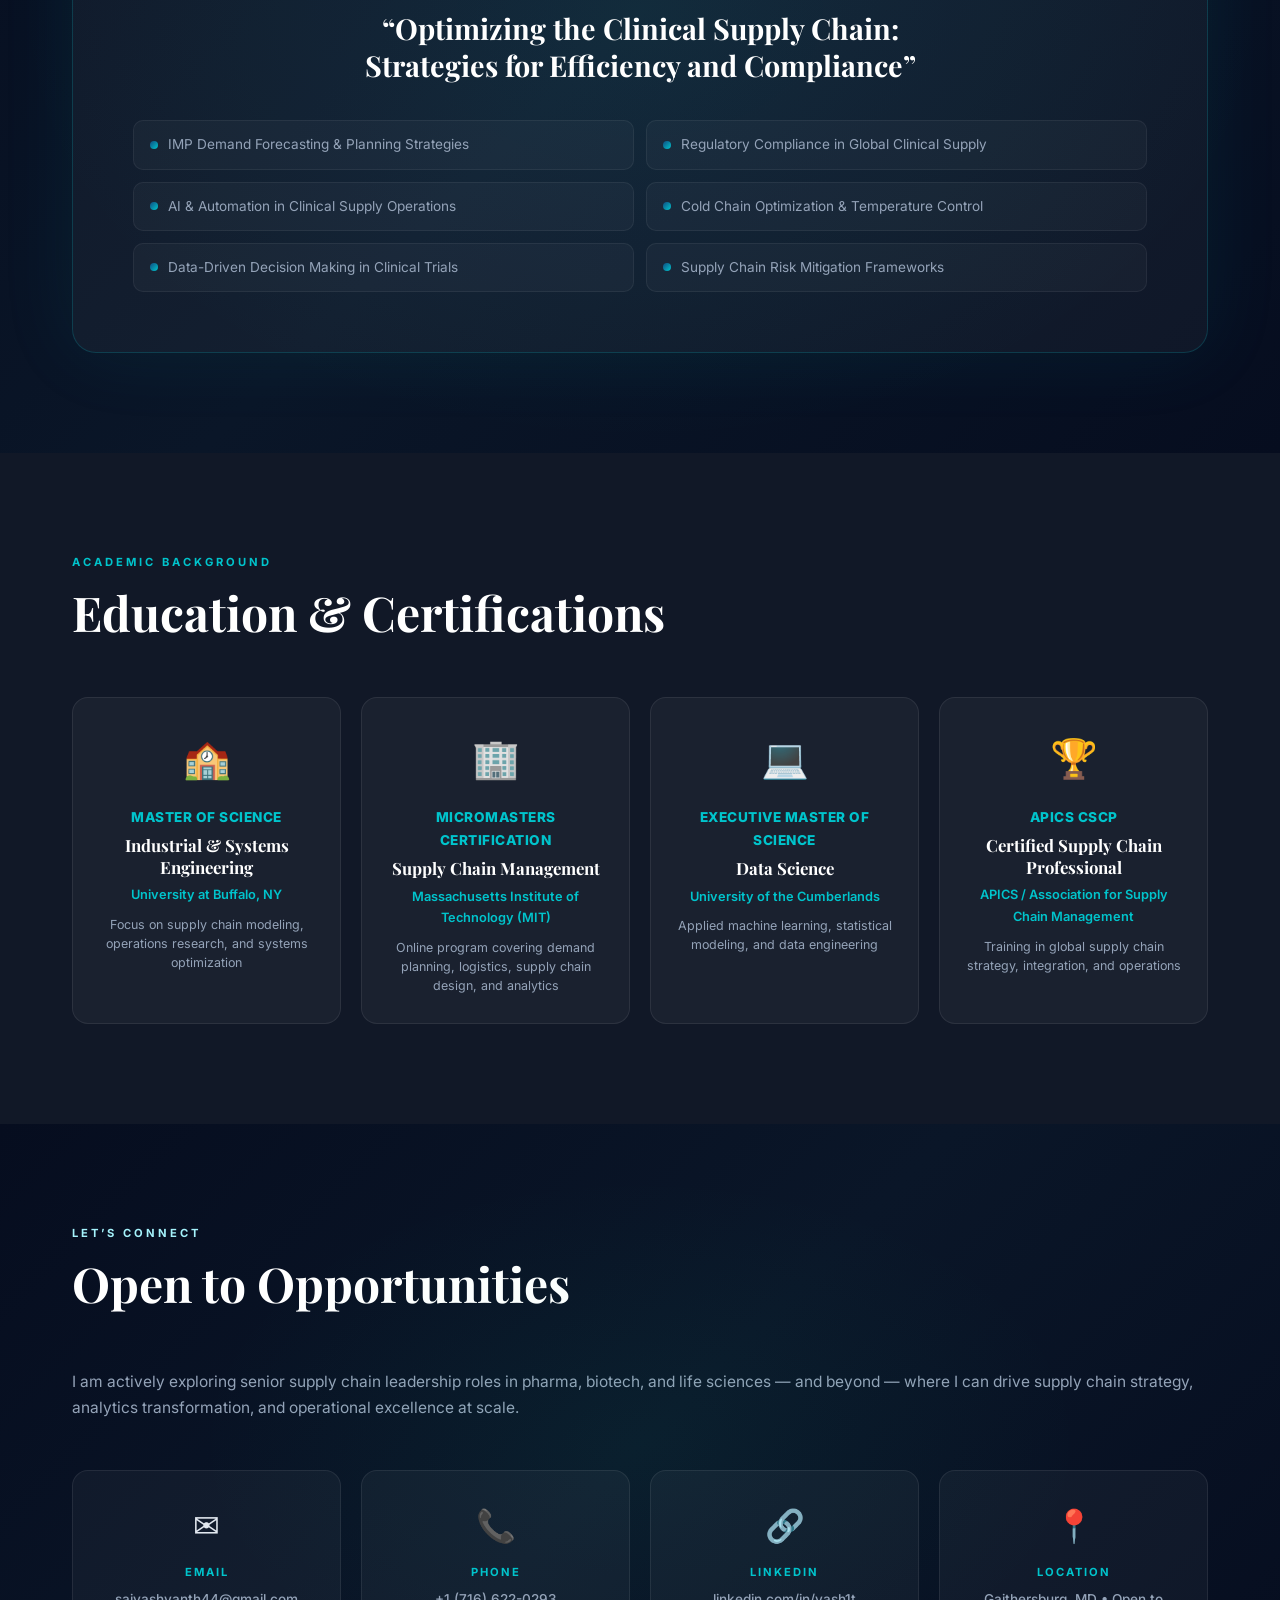
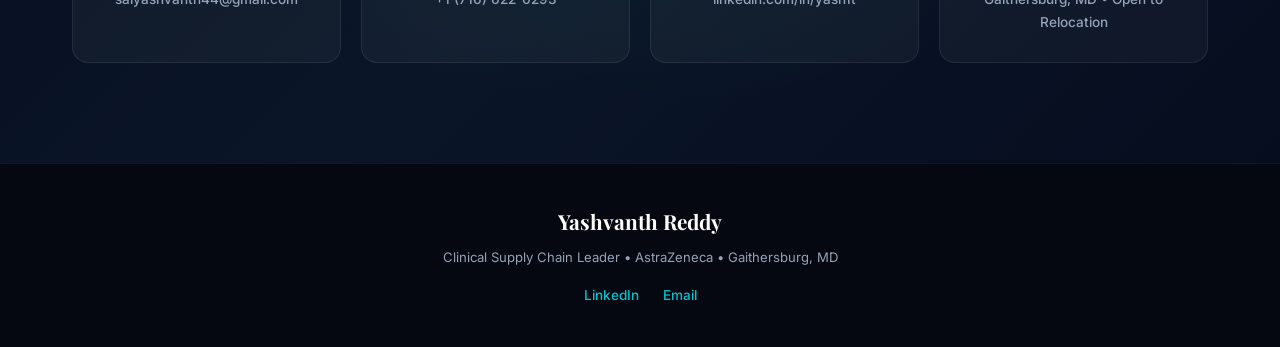
==== commit 8da322a7: "5 corrections: V2 2021-2025 title, skills cleanup, stories names removed, speaking width, contact wi" ====
--- a/index.html
+++ b/index.html
@@ -417,11 +417,11 @@
 
       <div class="story-card">
         <div class="story-type-badge">Crisis Recovery</div>
-        <div class="story-title">Kalos Study &mdash; Critical Labelling Error with 8-Week Recovery Window</div>
+        <div class="story-title">Critical Labelling Error &mdash; 8-Week Recovery Window</div>
         <div class="story-context">Clinical Supply Study Lead &bull; AstraZeneca</div>
         <div class="story-summary">A labelling error discovered just 8 weeks before distribution &mdash; less than half the standard 16&ndash;20 week lead time &mdash; with patient dosing schedules directly at stake.</div>
         <div class="story-body">
-          <div class="story-section"><span class="story-label">Situation</span>A serious labelling error in the Kalos study: packs with a 30-month shelf life labelled with a 36-month expiry. Discovered only 8 weeks before distribution was needed, against a standard 16&ndash;20 week timeline.</div>
+          <div class="story-section"><span class="story-label">Situation</span>A serious labelling error packs with a 30-month shelf life labelled with a 36-month expiry. Discovered only 8 weeks before distribution was needed, against a standard 16&ndash;20 week timeline.</div>
           <div class="story-section"><span class="story-label">Action</span>Immediately took ownership, escalated simultaneously to clinical and program leads. Identified QA approval and invoicing as the key bottlenecks and fast-tracked both in parallel. Coordinated packing and distribution workstreams concurrently to compress the total timeline.</div>
           <div class="story-section"><span class="story-label">Result</span>Packing completed in 4 weeks, distribution in a further 4 weeks &mdash; full delivery within 7.5 weeks with zero impact on patient dosing schedules. Learnings codified into risk mitigation frameworks for future studies.</div>
         </div>
@@ -430,63 +430,30 @@
 
       <div class="story-card">
         <div class="story-type-badge">Regulatory &amp; Supply Risk</div>
-        <div class="story-title">Vietnam Import License Delay &mdash; Drug Shortage Risk at Clinical Sites</div>
-        <div class="story-context">Clinical Supply Study Lead &bull; Kalos Study</div>
+        <div class="story-title">Import License Delay &mdash; Drug Shortage Risk at Clinical Sites</div>
+        <div class="story-context">Clinical Supply Study Lead &bull; the study</div>
         <div class="story-summary">An Import License delay left existing stock approaching expiry, with IRT DND rules threatening to cut off patient access before replacement stock could arrive.</div>
         <div class="story-body">
-          <div class="story-section"><span class="story-label">Situation</span>Vietnam IL delay put drug availability at risk. Existing stock neared expiry and IRT DND rules (blocking dispensing within 30 days of expiry) compounded the risk. Two options: extend individual kit expiry dates, or reduce the global DND period.</div>
+          <div class="story-section"><span class="story-label">Situation</span>an Import License delay put drug availability at risk. Existing stock neared expiry and IRT DND rules (blocking dispensing within 30 days of expiry) compounded the risk. Two options: extend individual kit expiry dates, or reduce the global DND period.</div>
           <div class="story-section"><span class="story-label">Action</span>Modelled both options. Reducing DND globally would introduce risk across all countries. Advocated strongly for the targeted kit extension, providing clear clinical and regulatory rationale that it posed no patient safety risk.</div>
           <div class="story-section"><span class="story-label">Result</span>Team agreed. Drug availability maintained at all sites until the IL was secured. No patient continuity disruption. Risk analysis framework applied to future high-stakes decisions.</div>
         </div>
         <div class="story-expand-btn" onclick="toggleStory(this)">Read full story <span>&#9660;</span></div>
       </div>
 
-      <div class="story-card">
-        <div class="story-type-badge">Proactive Planning</div>
-        <div class="story-title">Vietnam IL Delay &mdash; Pre-Staging Shipments Before Regulatory Approval</div>
-        <div class="story-context">Clinical Supply Study Lead &bull; Kalos Study</div>
-        <div class="story-summary">With the Import License still pending, every day of standard post-approval processing time would increase patient risk. Proactive logistics staging saved the critical window.</div>
-        <div class="story-body">
-          <div class="story-section"><span class="story-label">Situation</span>With the Vietnam Import License still pending, distribution timelines were critically compressed. Every day of standard processing time after IL approval directly risked patient access to medication.</div>
-          <div class="story-section"><span class="story-label">Action</span>Proactively coordinated with the local depot to pre-pack the full shipment and generate all commercial invoices ahead of IL approval &mdash; working right up to the permissible boundary.</div>
-          <div class="story-section"><span class="story-label">Result</span>Saved the standard 3&ndash;4 days of post-approval processing. Materials reached clinical sites without delay. Pre-staging approach now embedded in my standard playbook for regulatory-constrained markets.</div>
-        </div>
-        <div class="story-expand-btn" onclick="toggleStory(this)">Read full story <span>&#9660;</span></div>
-      </div>
-
-      <div class="story-card">
-        <div class="story-type-badge">People &amp; Hiring</div>
-        <div class="story-title">Hiring a CSA with Automation Skills the Team Did Not Know It Needed</div>
-        <div class="story-context">Recruitment &bull; Clinical Supply Associate Role</div>
-        <div class="story-summary">A candidate with skills far beyond the role &mdash; and beyond my own expertise &mdash; required a judgment call: hire for today&rsquo;s requirement, or tomorrow&rsquo;s team capability.</div>
-        <div class="story-body">
-          <div class="story-section"><span class="story-label">Situation</span>During a CSA recruitment process, a bioengineering candidate stood out for strong coding and automation skills that exceeded the role requirements &mdash; and my own technical depth at the time.</div>
-          <div class="story-section"><span class="story-label">Action</span>Recognised the long-term team value. Advocated for the hire based on future impact rather than immediate role fit. Required leadership humility to champion skills that surpassed my own.</div>
-          <div class="story-section"><span class="story-label">Result</span>Candidate joined and implemented several automation workflows that materially improved team productivity. Reinforced the principle of hiring for complementary strengths, not just current requirements.</div>
-        </div>
-        <div class="story-expand-btn" onclick="toggleStory(this)">Read full story <span>&#9660;</span></div>
-      </div>
-
-      <div class="story-card">
-        <div class="story-type-badge">People &amp; Hiring</div>
-        <div class="story-title">Standing Firm Against a Popular but Weaker Hiring Choice</div>
-        <div class="story-context">Recruitment &bull; Supply Chain Lead Role</div>
-        <div class="story-summary">A candidate with a strong resume had significant knowledge gaps. The easier path was to defer to panel consensus. I chose evidence over pressure.</div>
-        <div class="story-body">
-          <div class="story-section"><span class="story-label">Situation</span>Interviewing for a Supply Chain Lead role. A candidate with an impressive resume received initial panel support, but structured interview questioning revealed clear gaps between stated experience and practical knowledge.</div>
-          <div class="story-section"><span class="story-label">Action</span>Documented specific exchanges that revealed the gaps. Presented evidence systematically and advocated for the alternative candidate with stronger operational credentials.</div>
-          <div class="story-section"><span class="story-label">Result</span>Panel agreed after reviewing the evidence. Recommended candidate hired and has since delivered significant impact. Lesson applied consistently: structured evaluation over pattern-matching on resumes.</div>
-        </div>
-        <div class="story-expand-btn" onclick="toggleStory(this)">Read full story <span>&#9660;</span></div>
-      </div>
+      
+
+      
+
+      
 
       <div class="story-card">
         <div class="story-type-badge">Regulatory Complexity</div>
-        <div class="story-title">Prospero Study &mdash; Multi-Country CMC Submission Coordination</div>
-        <div class="story-context">Clinical Supply Study Lead &bull; Prospero Study</div>
+        <div class="story-title">Multi-Country CMC Submission Coordination</div>
+        <div class="story-context">Clinical Supply Study Lead &bull; the study Study</div>
         <div class="story-summary">Simultaneous CMC submissions across multiple countries &mdash; each with different requirements and timelines &mdash; and no centralised tracking framework to keep it manageable.</div>
         <div class="story-body">
-          <div class="story-section"><span class="story-label">Situation</span>Managing CMC submissions across multiple countries in the Prospero study, each with different regulatory requirements, approval timelines, and shelf life extension needs &mdash; a fragmented, hard-to-track process.</div>
+          <div class="story-section"><span class="story-label">Situation</span>Managing CMC submissions across multiple countries in the study, each with different regulatory requirements, approval timelines, and shelf life extension needs &mdash; a fragmented, hard-to-track process.</div>
           <div class="story-section"><span class="story-label">Action</span>Built a detailed country-level tracker capturing each market&rsquo;s requirements and timelines. Created structured communication cadences across CMC, regulatory, and supply teams to maintain alignment at every milestone.</div>
           <div class="story-section"><span class="story-label">Result</span>All regulatory deadlines met. Team communication improved substantially. Framework adopted as a template for multi-country submissions on subsequent studies.</div>
         </div>
@@ -508,8 +475,8 @@
 
       <div class="story-card">
         <div class="story-type-badge">Process Automation</div>
-        <div class="story-title">Prospero Study &mdash; Python Automation of Recruitment Data Clean-Up</div>
-        <div class="story-context">Clinical Supply Study Lead &bull; Prospero Study</div>
+        <div class="story-title">Python Automation of Recruitment Data Clean-Up</div>
+        <div class="story-context">Clinical Supply Study Lead &bull; the study Study</div>
         <div class="story-summary">A 10-hour manual data preparation cycle running every planning period. A Python automation framework eliminated nine hours of repetitive manual work.</div>
         <div class="story-body">
           <div class="story-section"><span class="story-label">Situation</span>Recruitment data from two predecessor studies needed cleaning and transformation before upload into the N-Side supply planning system. The manual process took 10 hours per cycle and was error-prone.</div>
@@ -522,10 +489,10 @@
       <div class="story-card">
         <div class="story-type-badge">Process Creation</div>
         <div class="story-title">Post-Trial Access &mdash; Building a Process That Did Not Exist</div>
-        <div class="story-context">Clinical Supply Study Lead &bull; Prospero &amp; Crossing Studies</div>
+        <div class="story-context">Clinical Supply Study Lead &bull; Two concurrent studies Studies</div>
         <div class="story-summary">Patients needed continued access to investigational product beyond the end of the study. No process existed, no owner was assigned, and no one had been asked to build one.</div>
         <div class="story-body">
-          <div class="story-section"><span class="story-label">Situation</span>Prospero and Crossing studies required Post-Trial Access supply for patients while studies were ongoing &mdash; a scenario with no existing SOP, no process owner, and no internal guidance.</div>
+          <div class="story-section"><span class="story-label">Situation</span>Two concurrent studies required Post-Trial Access supply for patients while studies were ongoing &mdash; a scenario with no existing SOP, no process owner, and no internal guidance.</div>
           <div class="story-section"><span class="story-label">Action</span>Reviewed adjacent SOPs, consulted experts, and gathered fragmented knowledge to develop a comprehensive PTA framework. When the labelling team refused on the basis that no process existed, escalated clearly to leadership and multiple SMEs to drive formal resolution.</div>
           <div class="story-section"><span class="story-label">Result</span>Reusable PTA process created and now applied across multiple studies. Subsequent programs no longer face the same ambiguity.</div>
         </div>
@@ -534,11 +501,11 @@
 
       <div class="story-card">
         <div class="story-type-badge">Scope Pivot</div>
-        <div class="story-title">PSF Automation &mdash; Adapting When the Original Plan Was Not Viable</div>
+        <div class="story-title">Document Automation &mdash; Adapting When the Original Plan Was Not Viable</div>
         <div class="story-context">Clinical Supply Initiative &bull; AstraZeneca</div>
         <div class="story-summary">A document automation project hit a hard technical wall. Rather than stall for a perfect solution, the scope was redesigned around what could actually be delivered.</div>
         <div class="story-body">
-          <div class="story-section"><span class="story-label">Situation</span>A project to automate the Product Supply Form process hit a critical setback: data sources had system limitations that made the original design technically unviable.</div>
+          <div class="story-section"><span class="story-label">Situation</span>A project to automate a document automation process hit a critical setback: data sources had system limitations that made the original design technically unviable.</div>
           <div class="story-section"><span class="story-label">Action</span>Reviewed constraints with business process owners and redesigned scope around what was achievable. Pivoted to building a master trial data repository using data that could be reliably extracted from available systems.</div>
           <div class="story-section"><span class="story-label">Result</span>Delivered a practical, high-value output that actively supports PM day-to-day work. Pragmatic delivery beats waiting for a perfect but unbuildable solution.</div>
         </div>
@@ -547,7 +514,7 @@
 
       <div class="story-card">
         <div class="story-type-badge">Accountability &amp; Feedback</div>
-        <div class="story-title">Aera Platform &mdash; Escalating Honest Feedback on a High-Profile AI Tool</div>
+        <div class="story-title">Escalating Honest Feedback on a High-Profile AI Tool</div>
         <div class="story-context">Lead Super User &bull; Aera AI Decision Intelligence</div>
         <div class="story-summary">An enterprise AI platform was not delivering on its marketed promise. The easy path was to work around its gaps in silence. The right path was to hold it accountable.</div>
         <div class="story-body">
--- a/style.css
+++ b/style.css
@@ -639,7 +639,7 @@
   pointer-events: none;
 }
 .speaking-card {
-  max-width: 800px;
+  max-width: 100%;
   margin: 0 auto;
   background: rgba(255,255,255,0.04);
   border: 1px solid rgba(0,196,204,0.2);
@@ -765,7 +765,7 @@
   pointer-events: none;
 }
 .contact-sub {
-  max-width: 600px;
+  max-width: 100%;
   color: var(--text-muted);
   font-size: 0.97rem;
   margin-bottom: 48px;
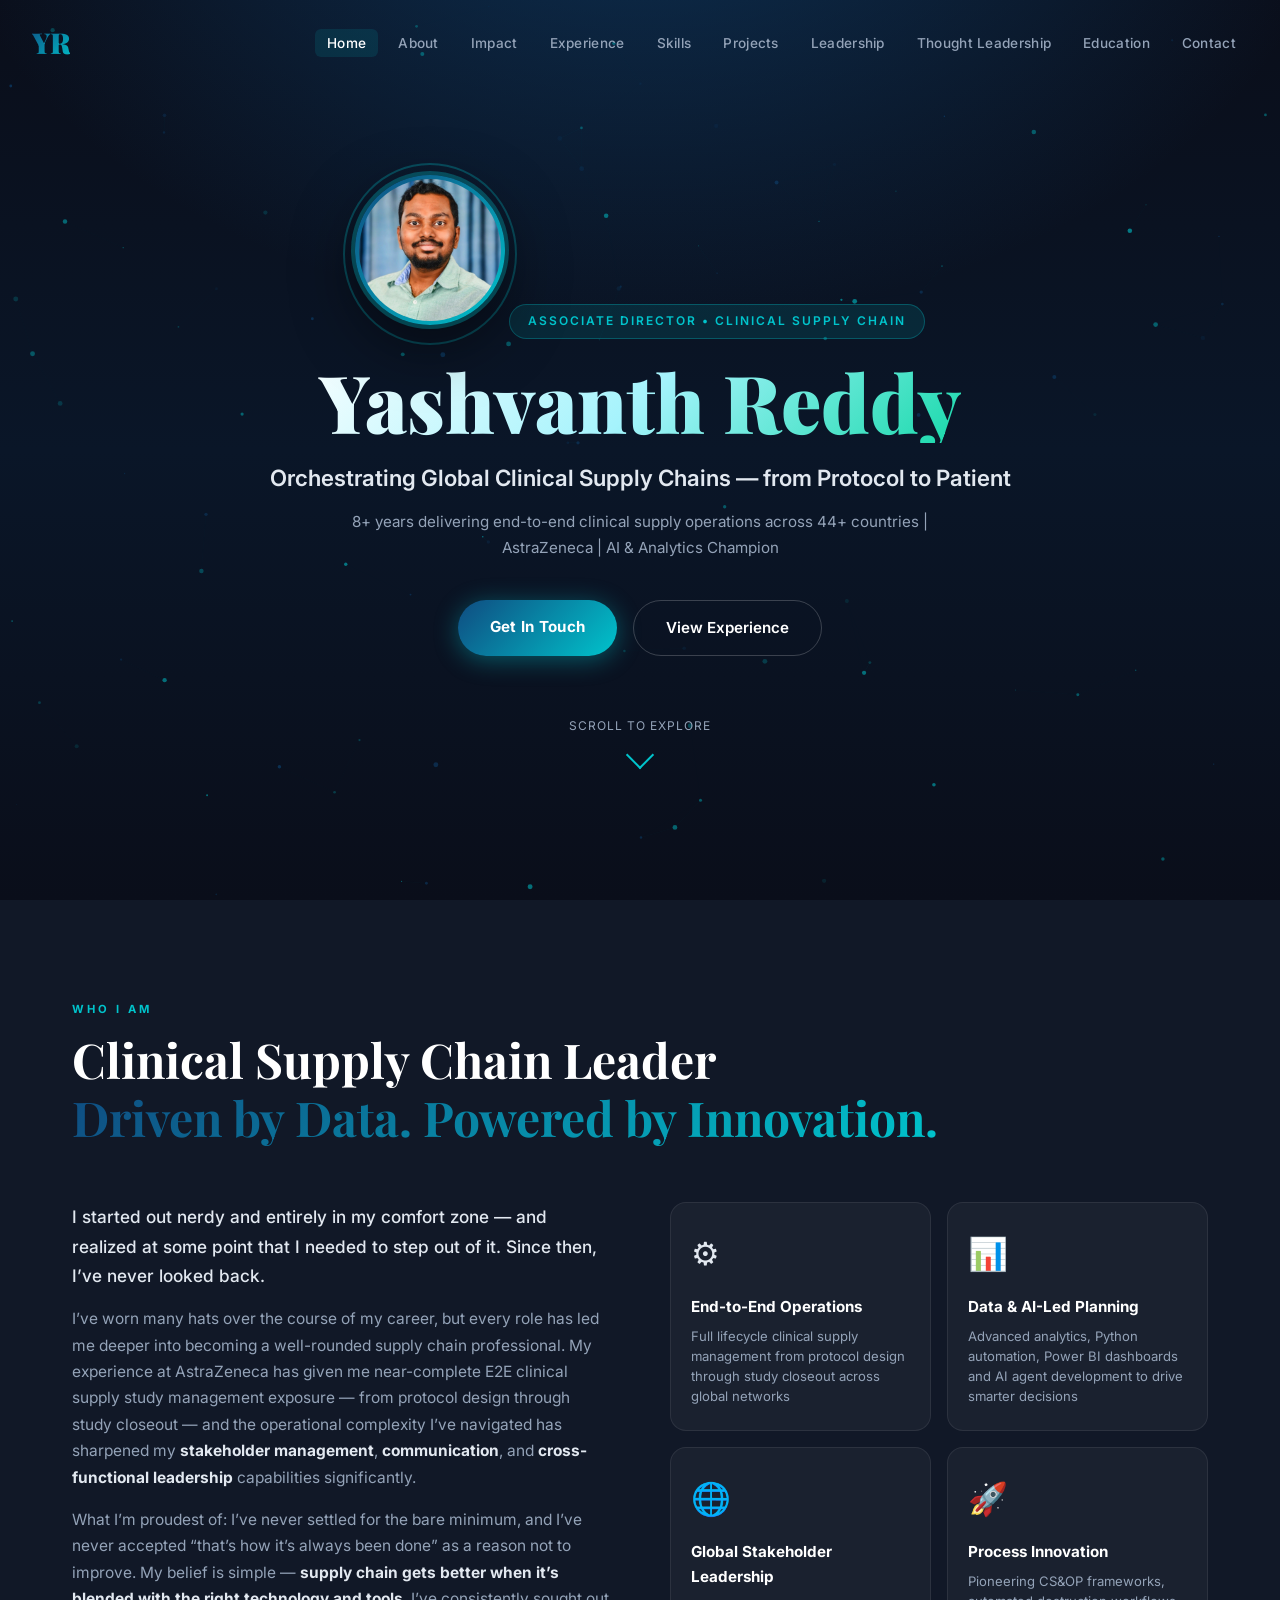
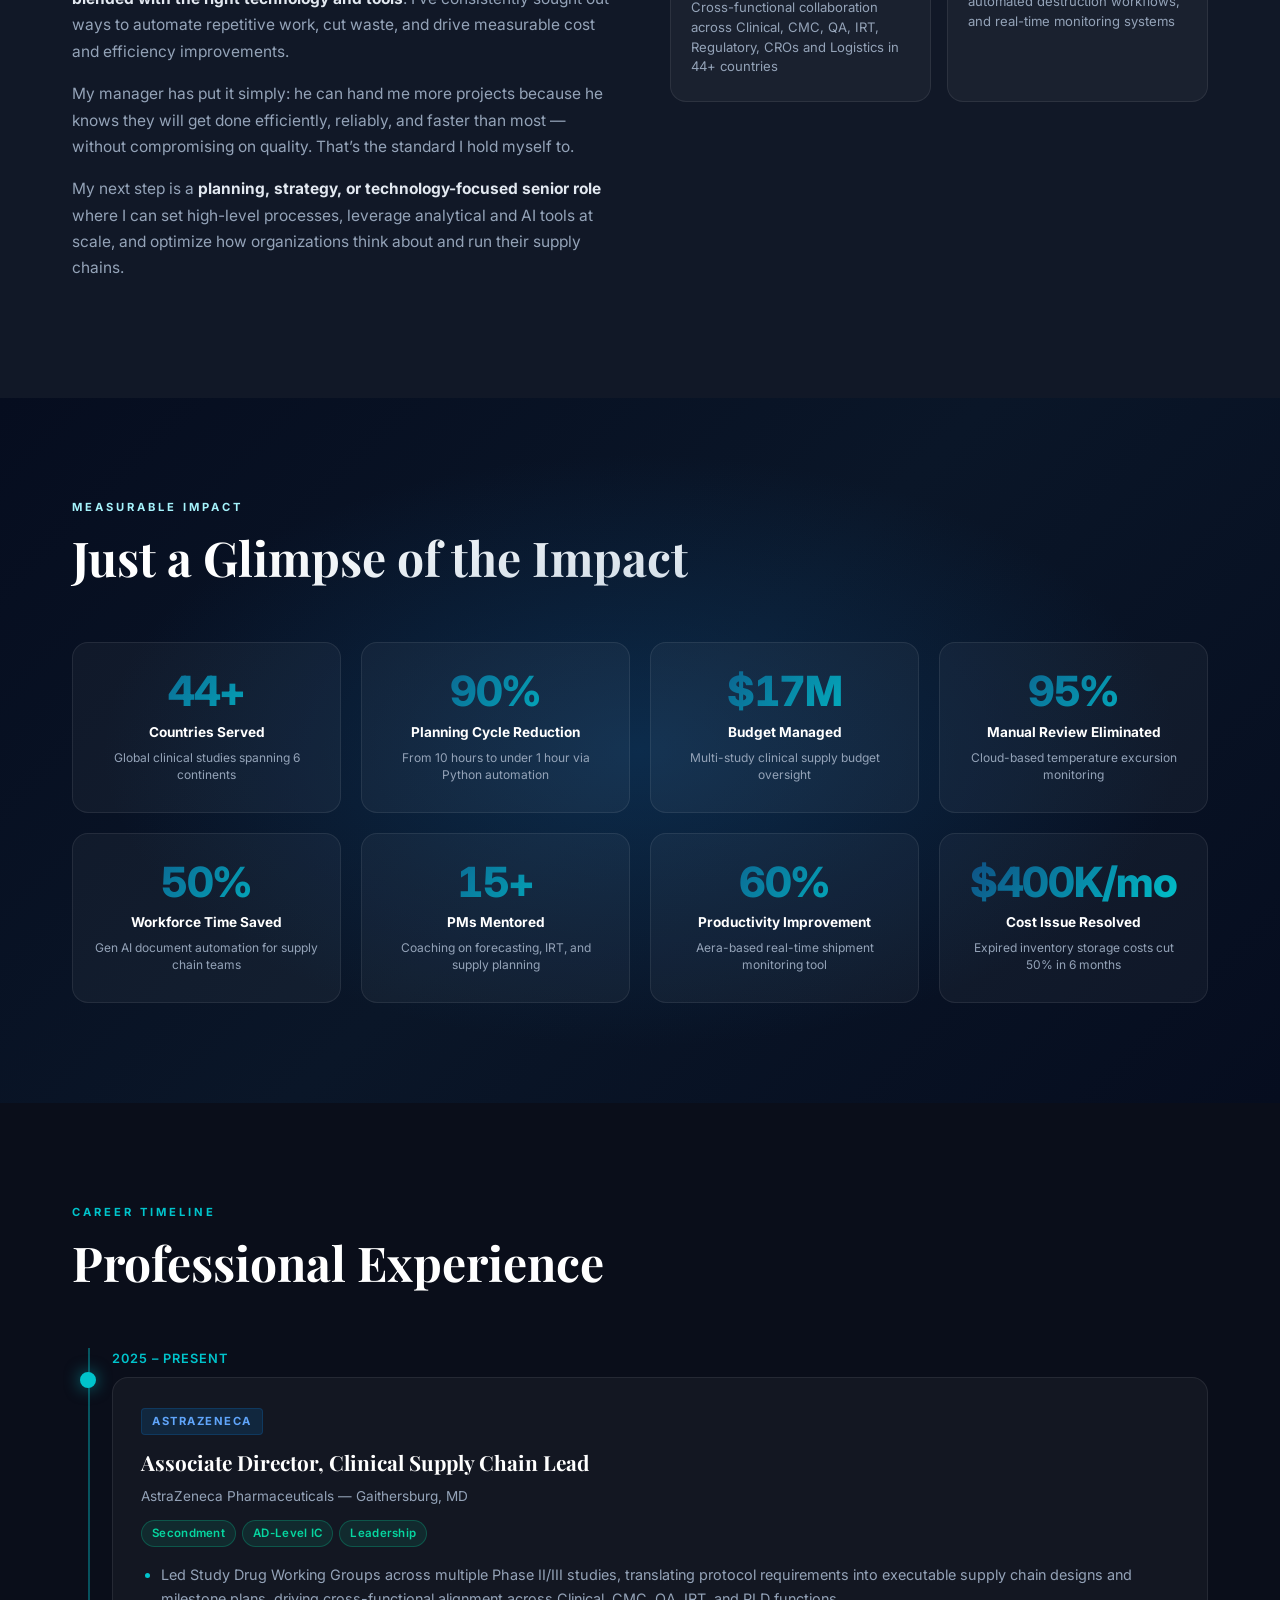
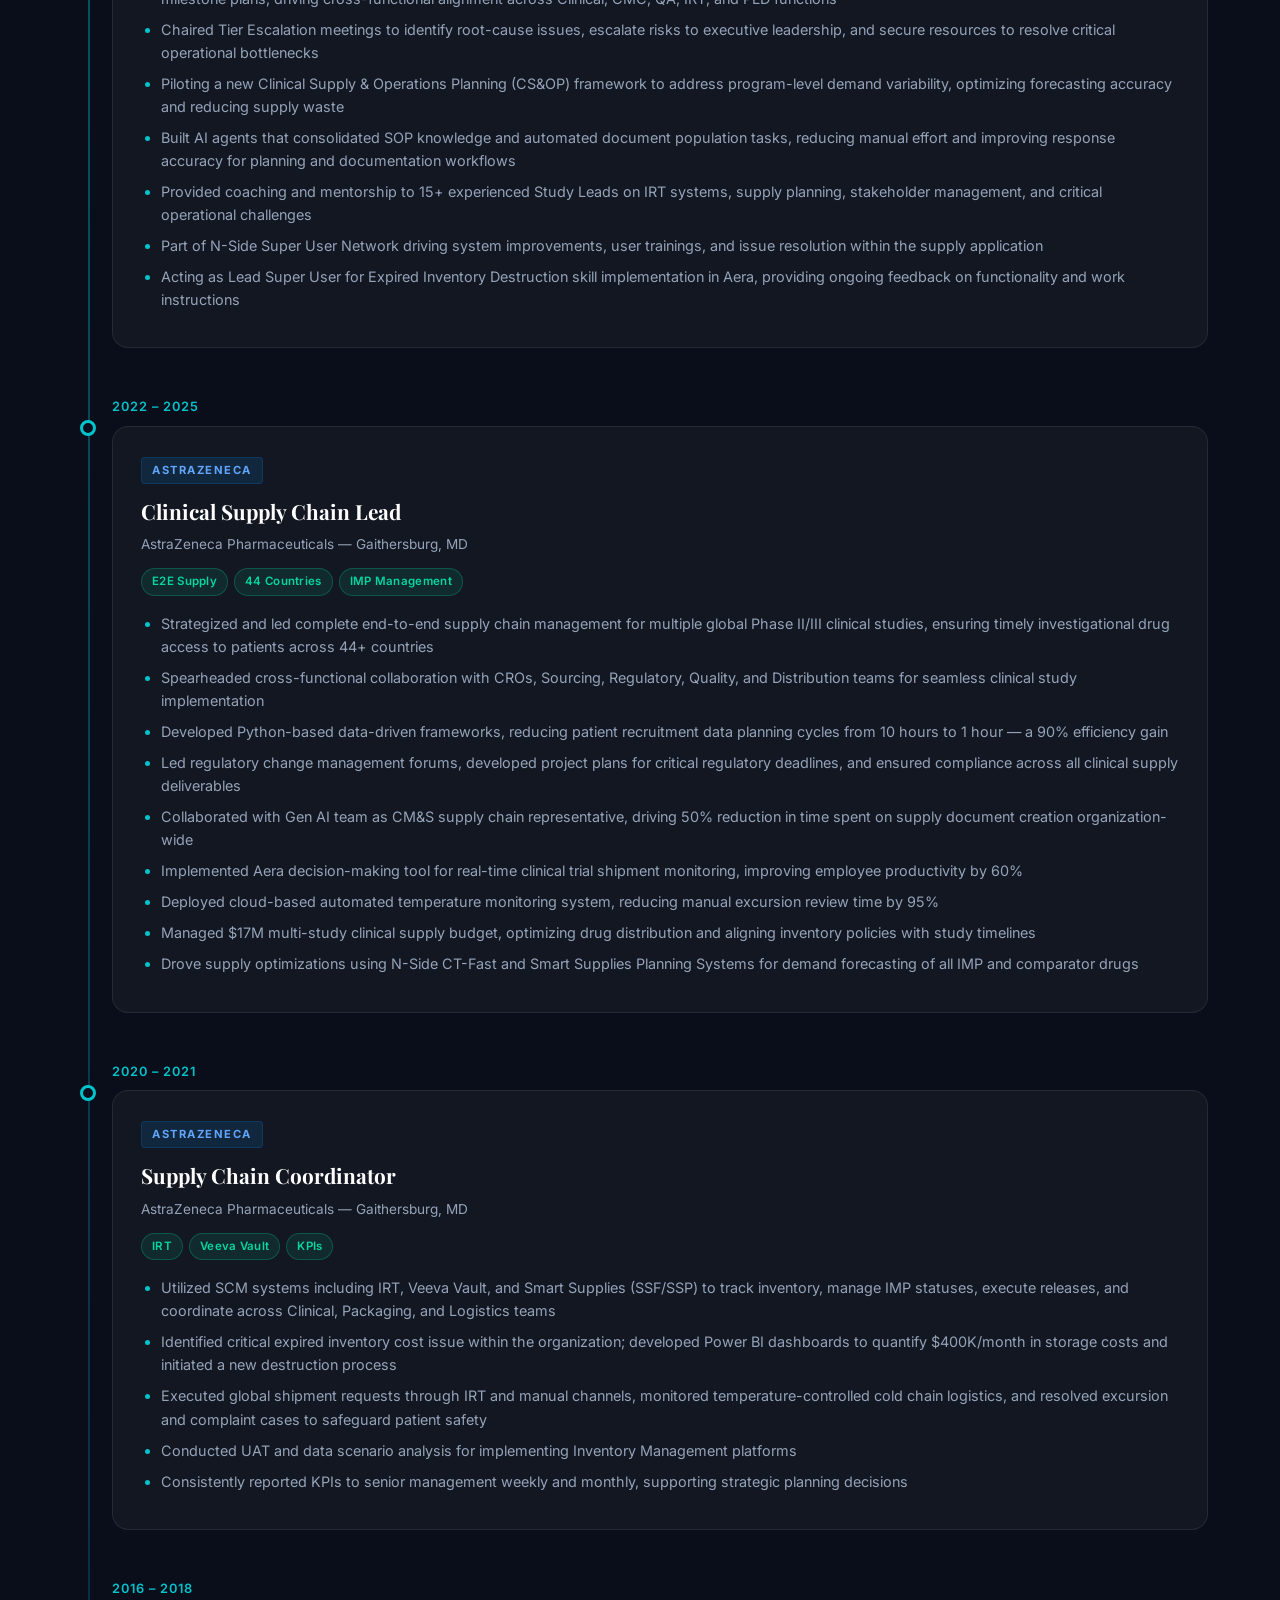
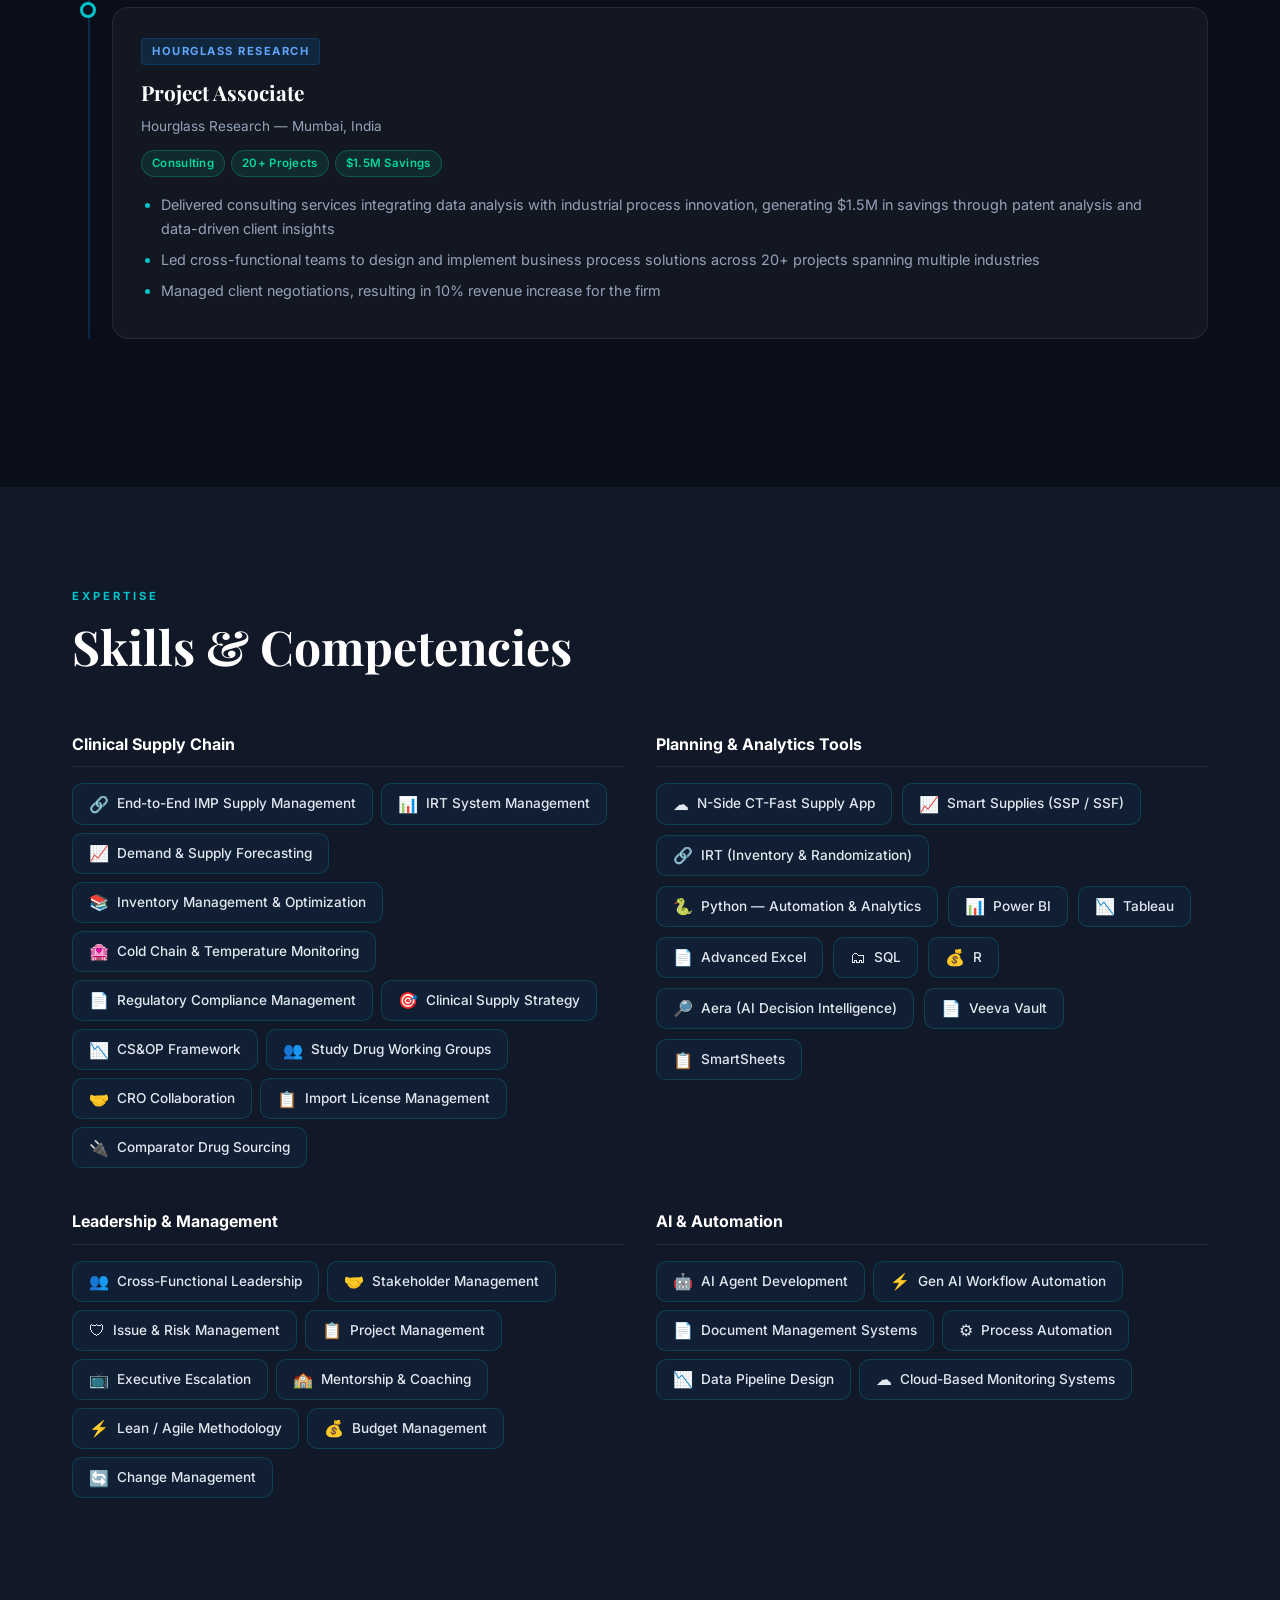
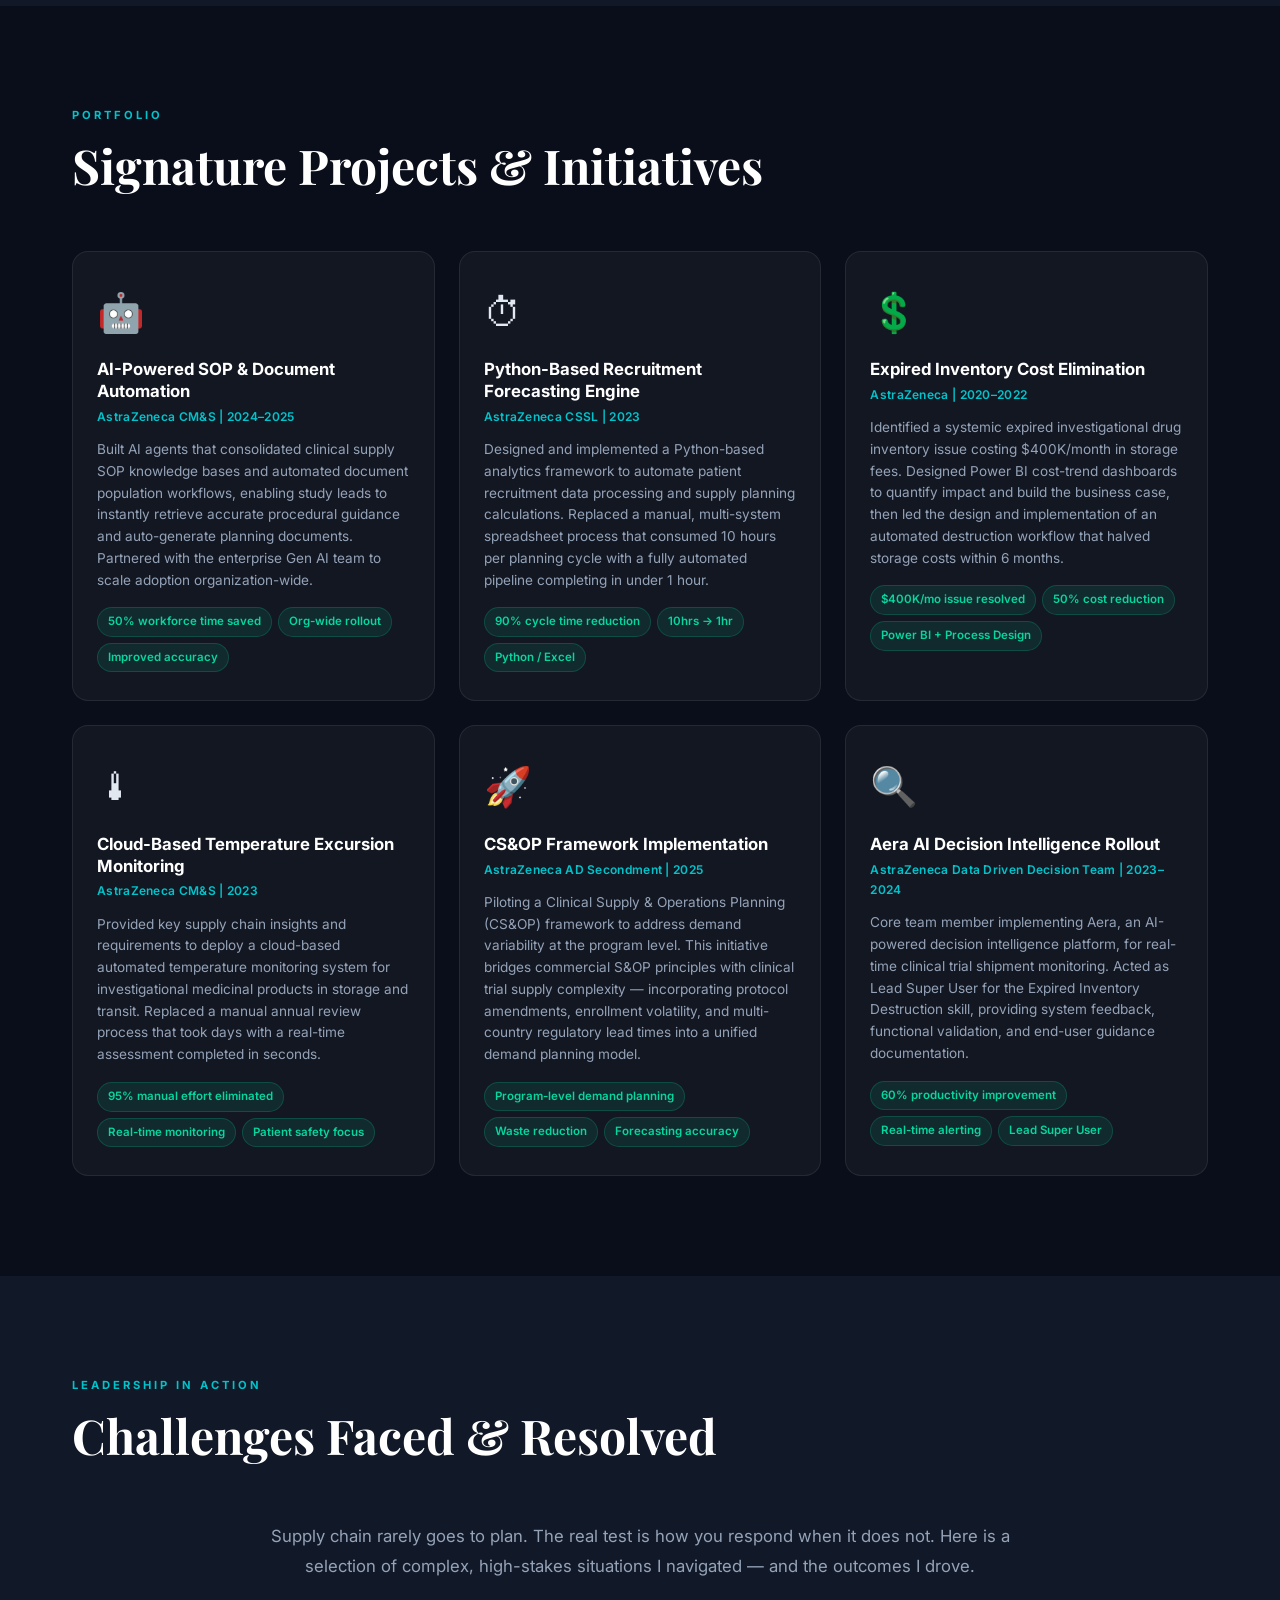
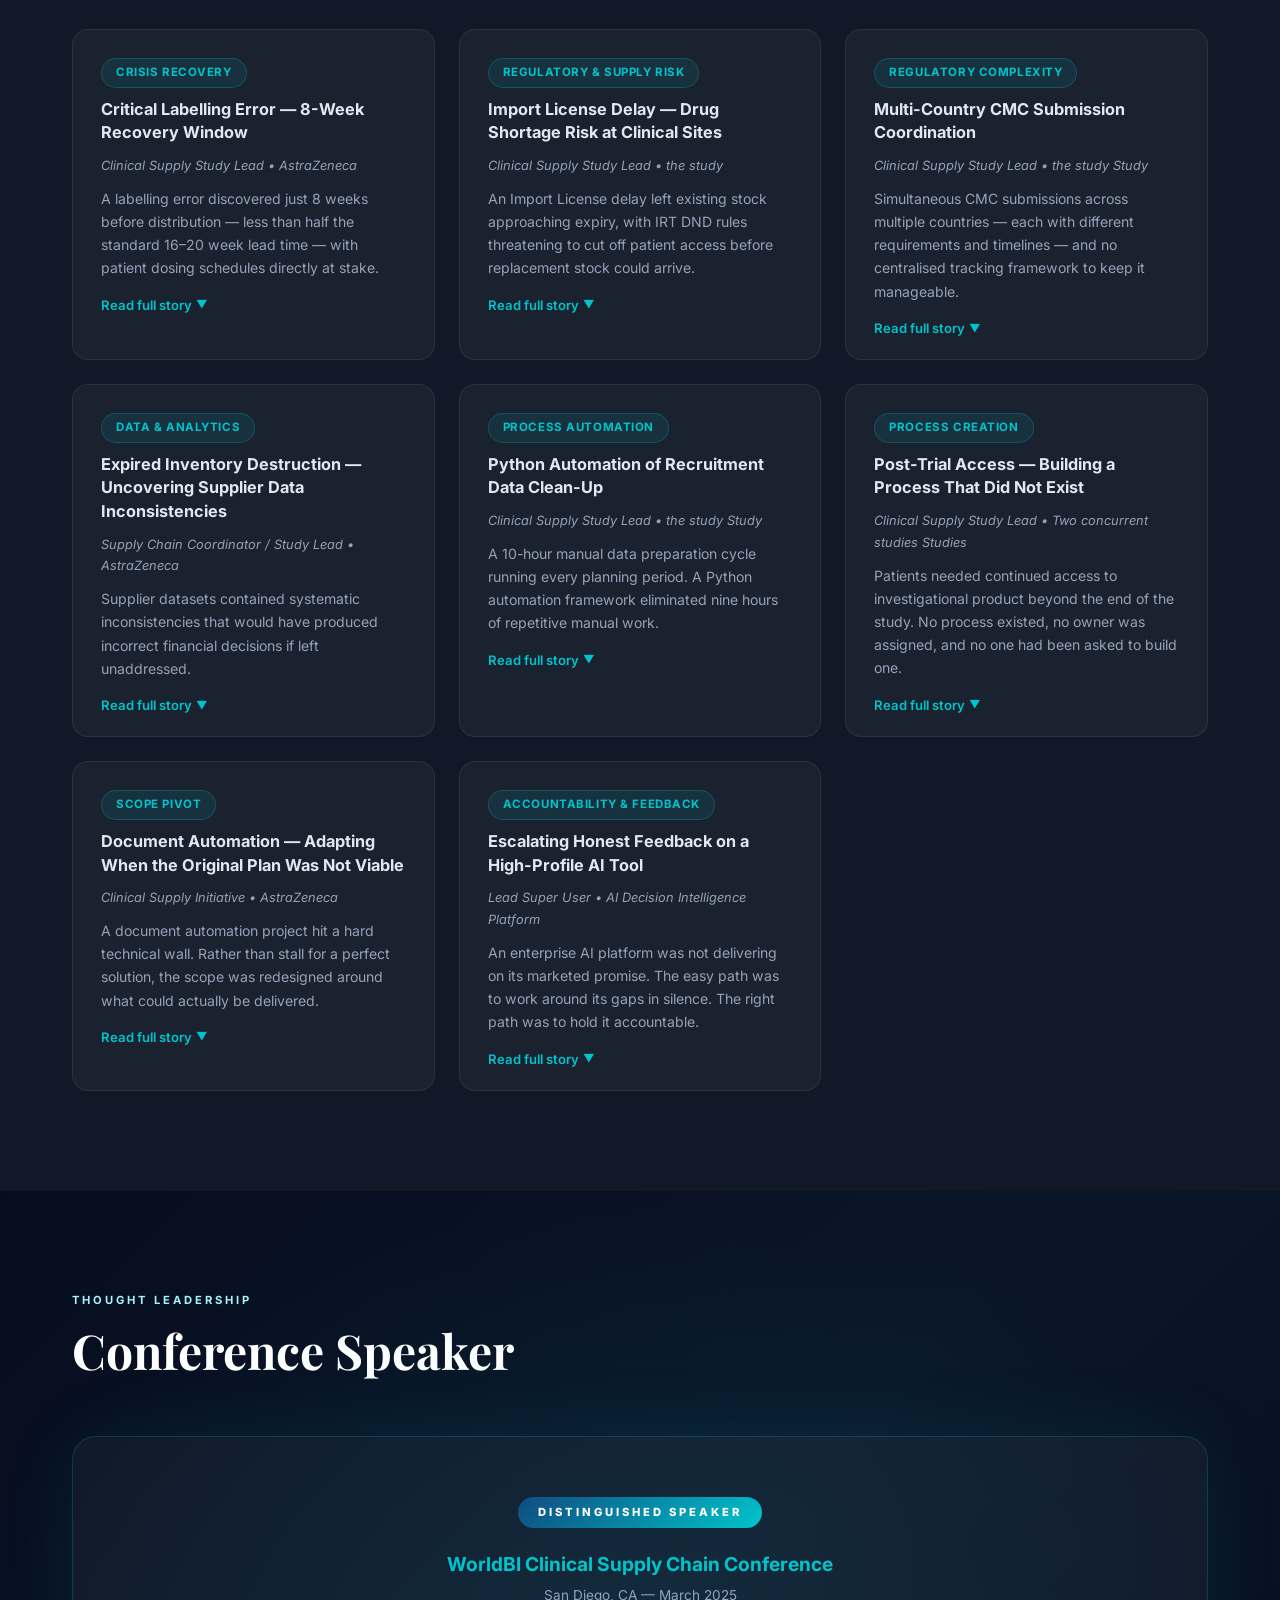
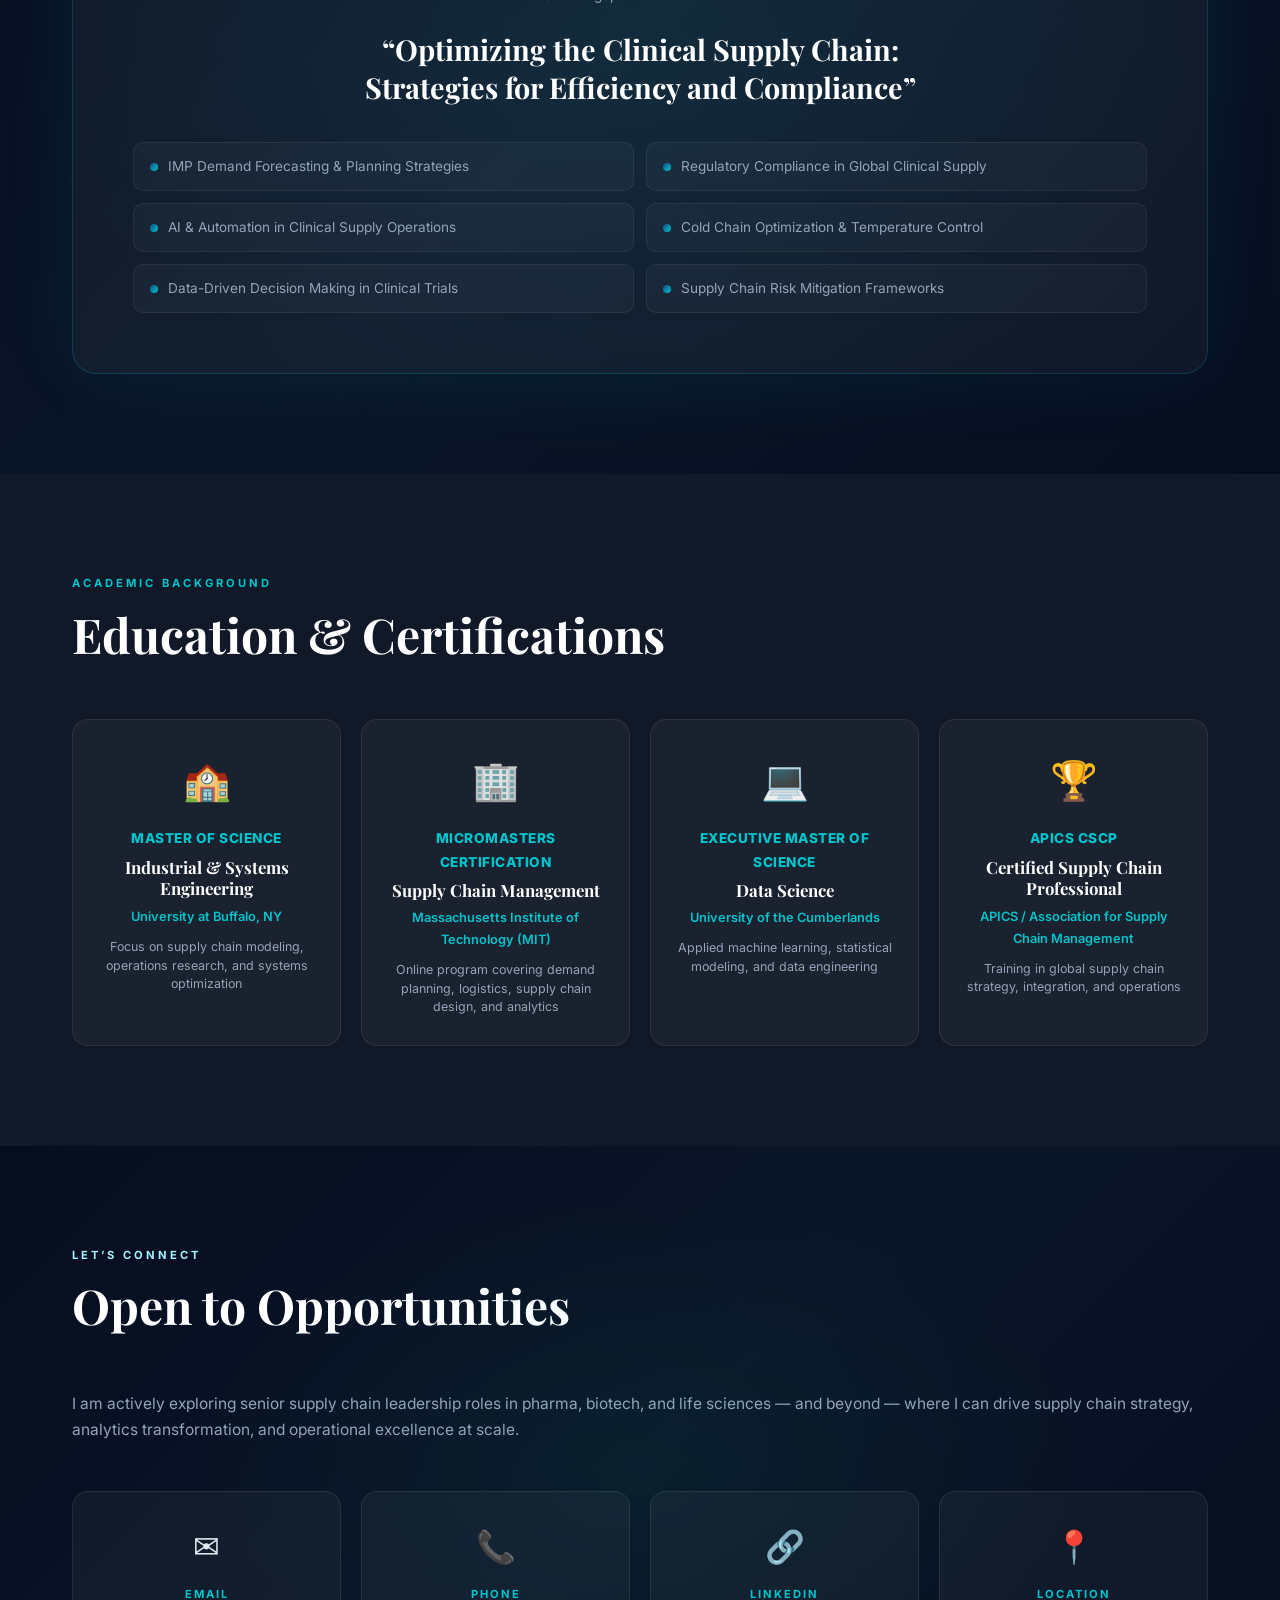
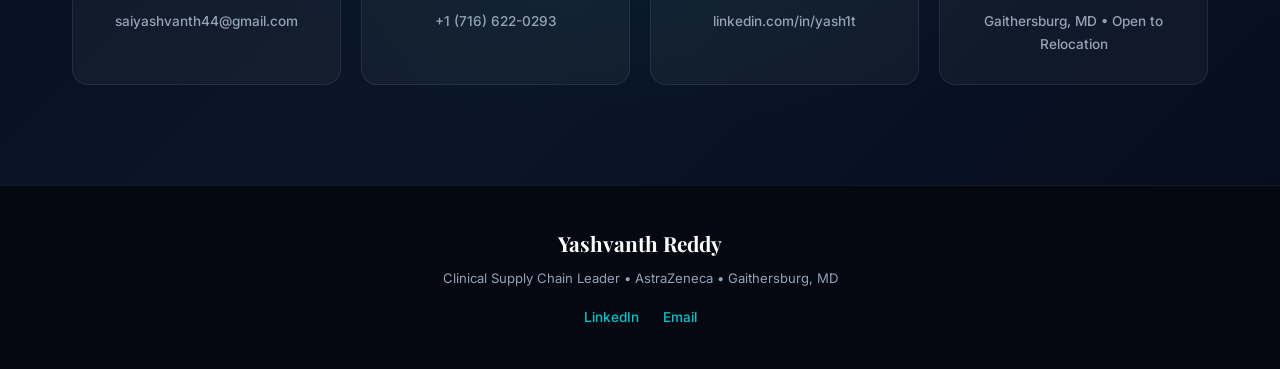
==== commit 22b81560: "Speaking title left-aligned, nav renamed to Thought Leadership, Aera removed from stories" ====
--- a/index.html
+++ b/index.html
@@ -23,7 +23,7 @@
       <li><a href="#skills">Skills</a></li>
       <li><a href="#projects">Projects</a></li>
       <li><a href="#stories">Leadership</a></li>
-      <li><a href="#speaking">Speaking</a></li>
+      <li><a href="#speaking">Thought Leadership</a></li>
       <li><a href="#education">Education</a></li>
       <li><a href="#contact">Contact</a></li>
     </ul>
@@ -515,10 +515,10 @@
       <div class="story-card">
         <div class="story-type-badge">Accountability &amp; Feedback</div>
         <div class="story-title">Escalating Honest Feedback on a High-Profile AI Tool</div>
-        <div class="story-context">Lead Super User &bull; Aera AI Decision Intelligence</div>
+        <div class="story-context">Lead Super User &bull; AI Decision Intelligence Platform</div>
         <div class="story-summary">An enterprise AI platform was not delivering on its marketed promise. The easy path was to work around its gaps in silence. The right path was to hold it accountable.</div>
         <div class="story-body">
-          <div class="story-section"><span class="story-label">Situation</span>Aera was marketed as an automated digital coworker but delivered well short of that promise. As Lead Super User, I had first-hand visibility of the gap between marketed and actual capability.</div>
+          <div class="story-section"><span class="story-label">Situation</span>The platform was marketed as an automated digital coworker but delivered well short of that promise. As Lead Super User, I had first-hand visibility of the gap between marketed and actual capability.</div>
           <div class="story-section"><span class="story-label">Action</span>Compiled detailed, structured feedback documenting every pain point and functional gap. Raised findings across multiple stakeholders and management layers. Escalated within Tier 2 and pushed for a concrete improvement roadmap.</div>
           <div class="story-section"><span class="story-label">Result</span>A major platform update is now underway. Providing honest, evidence-based feedback on high-profile tools &mdash; rather than silently working around their shortcomings &mdash; drove real organisational improvement.</div>
         </div>
--- a/style.css
+++ b/style.css
@@ -866,8 +866,3 @@
   .hero-photo { width: 120px; height: 120px; }
 }
 
-/* ===================== SPEAKING SECTION ALIGNMENT FIX ===================== */
-#speaking .section-label,
-#speaking .section-title {
-  text-align: center;
-}
